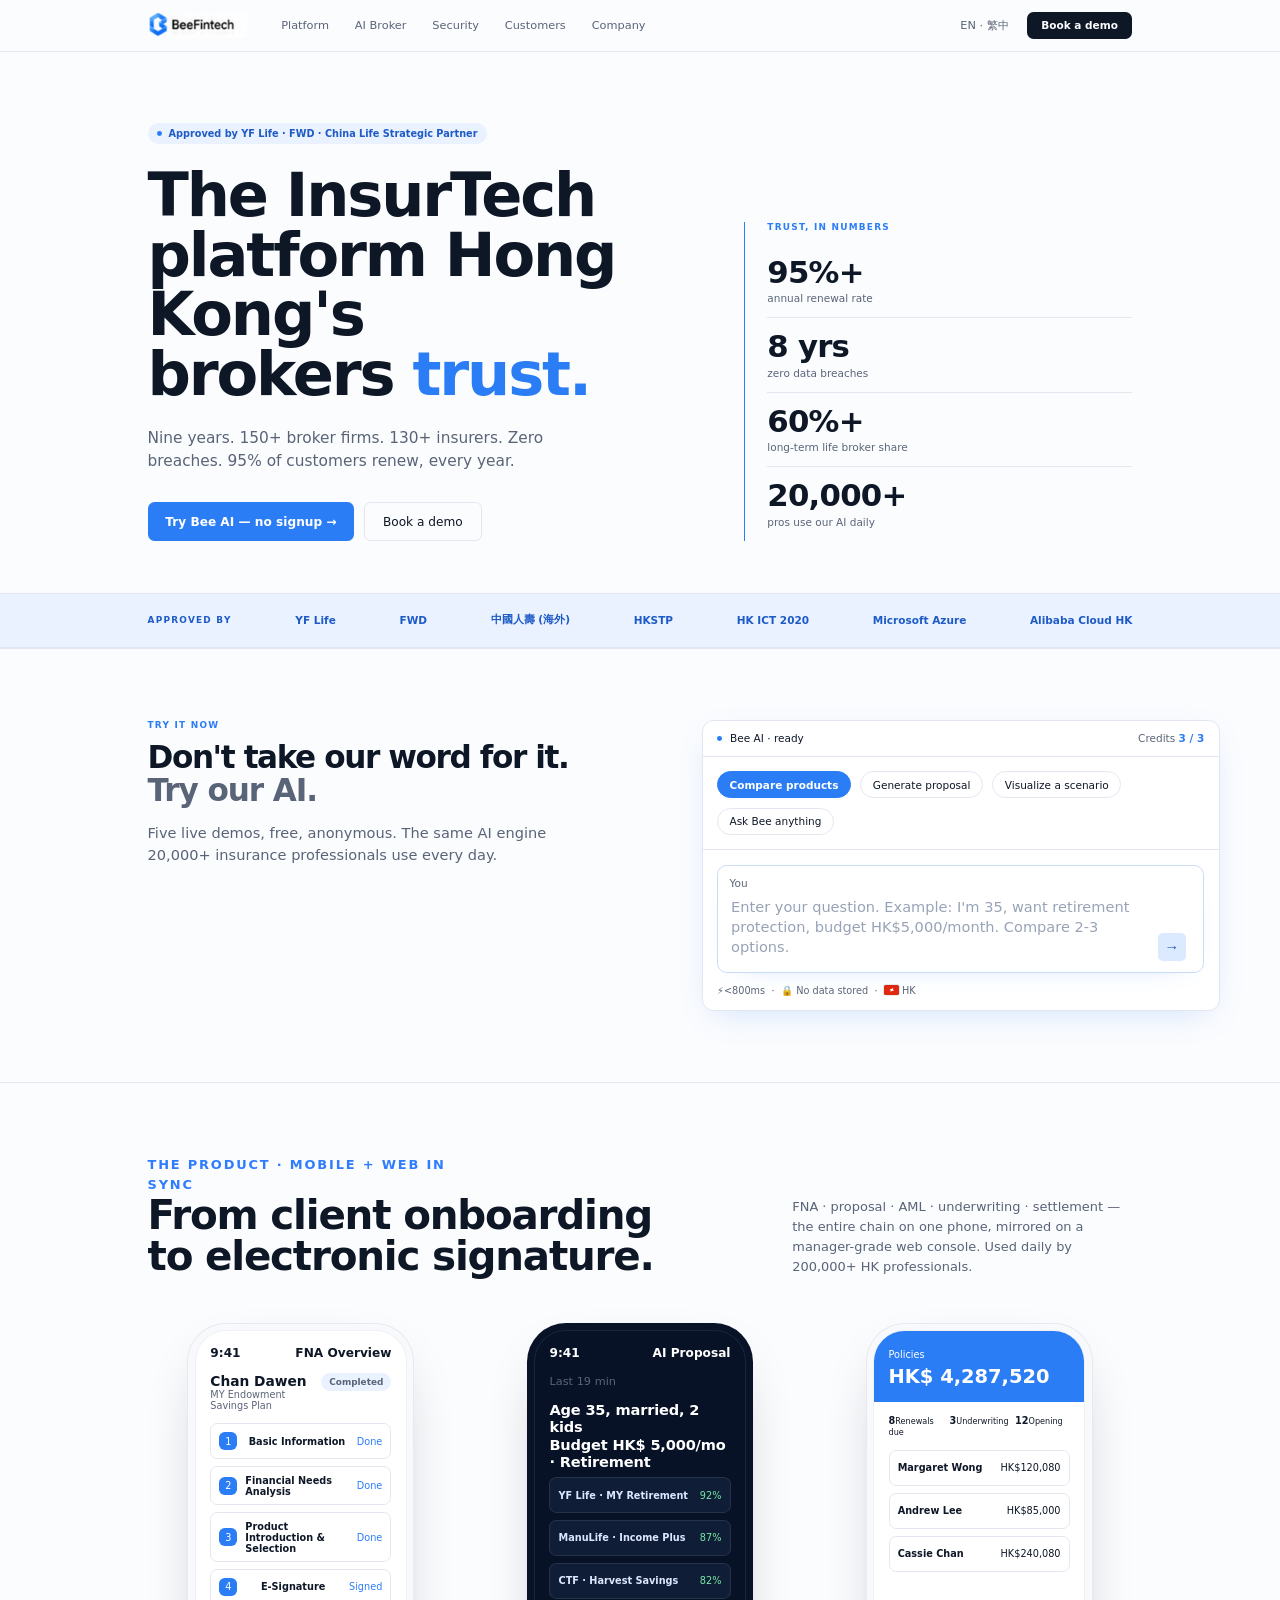
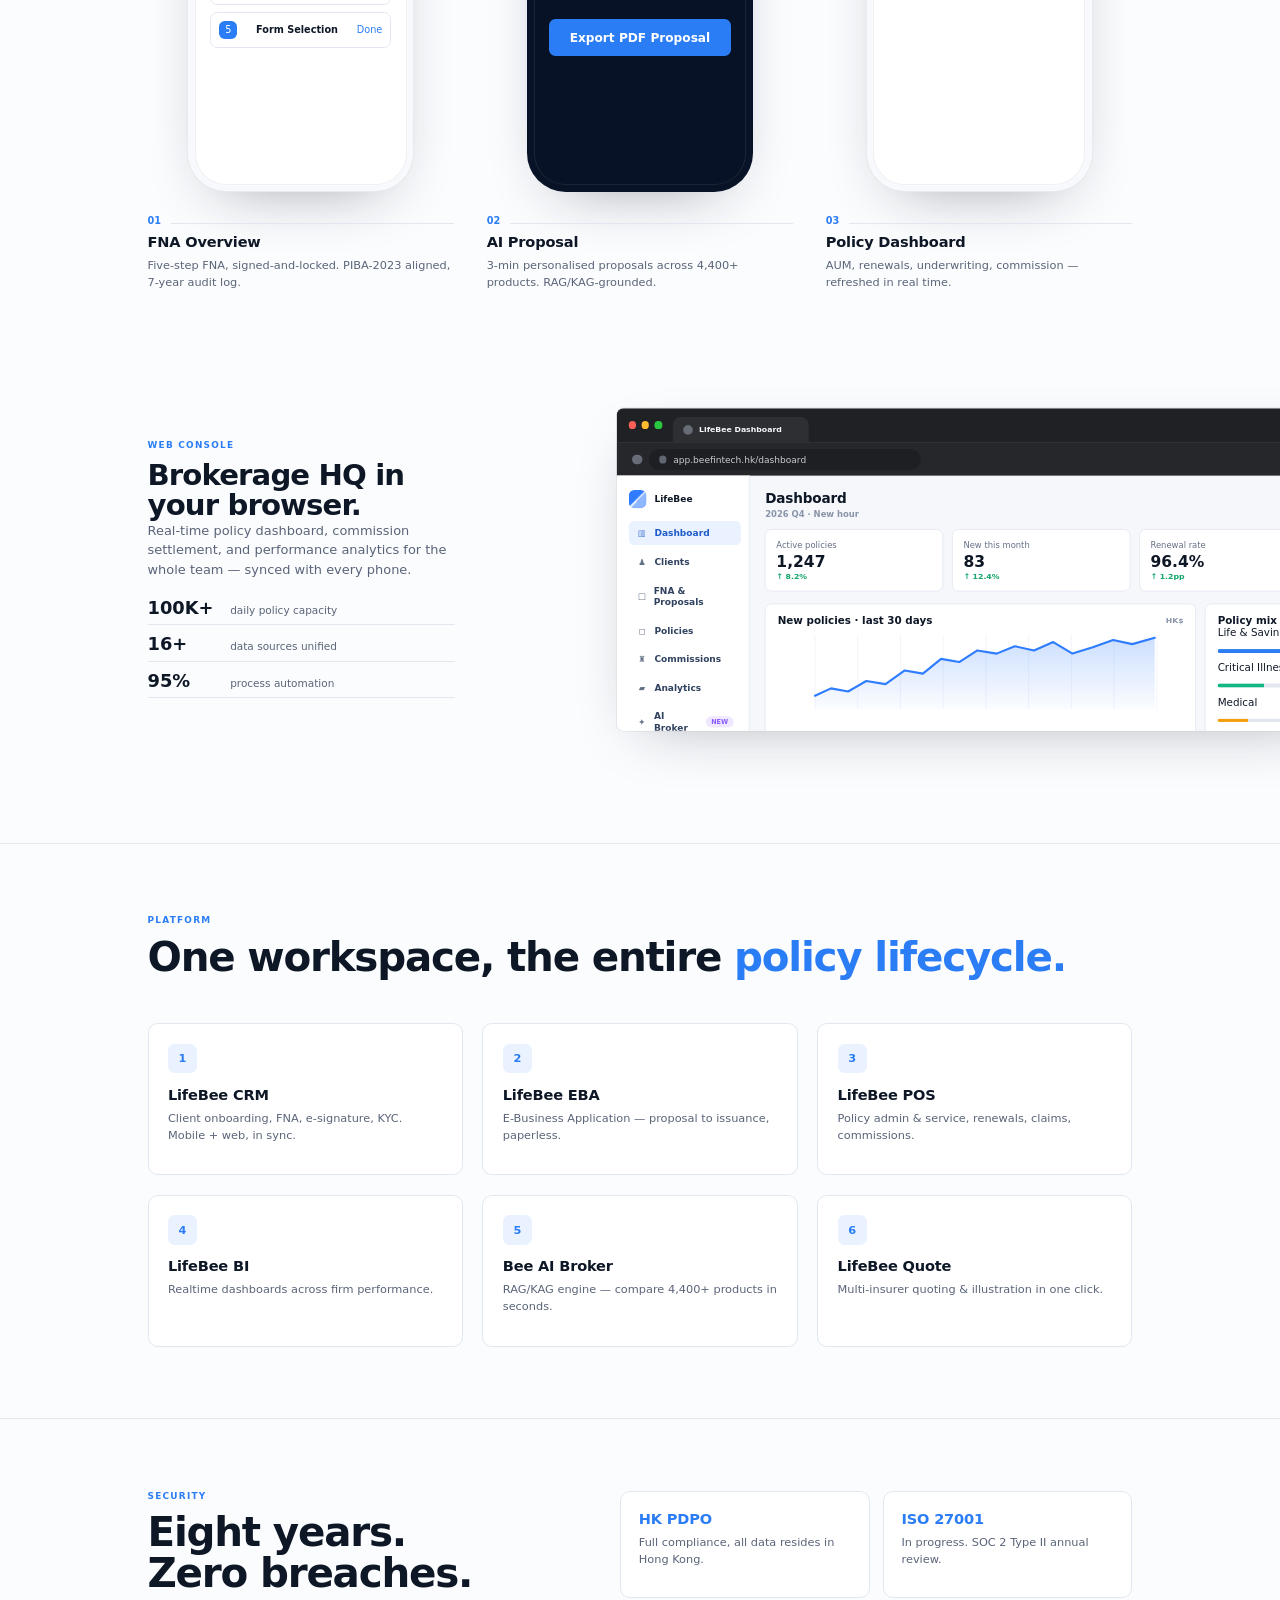
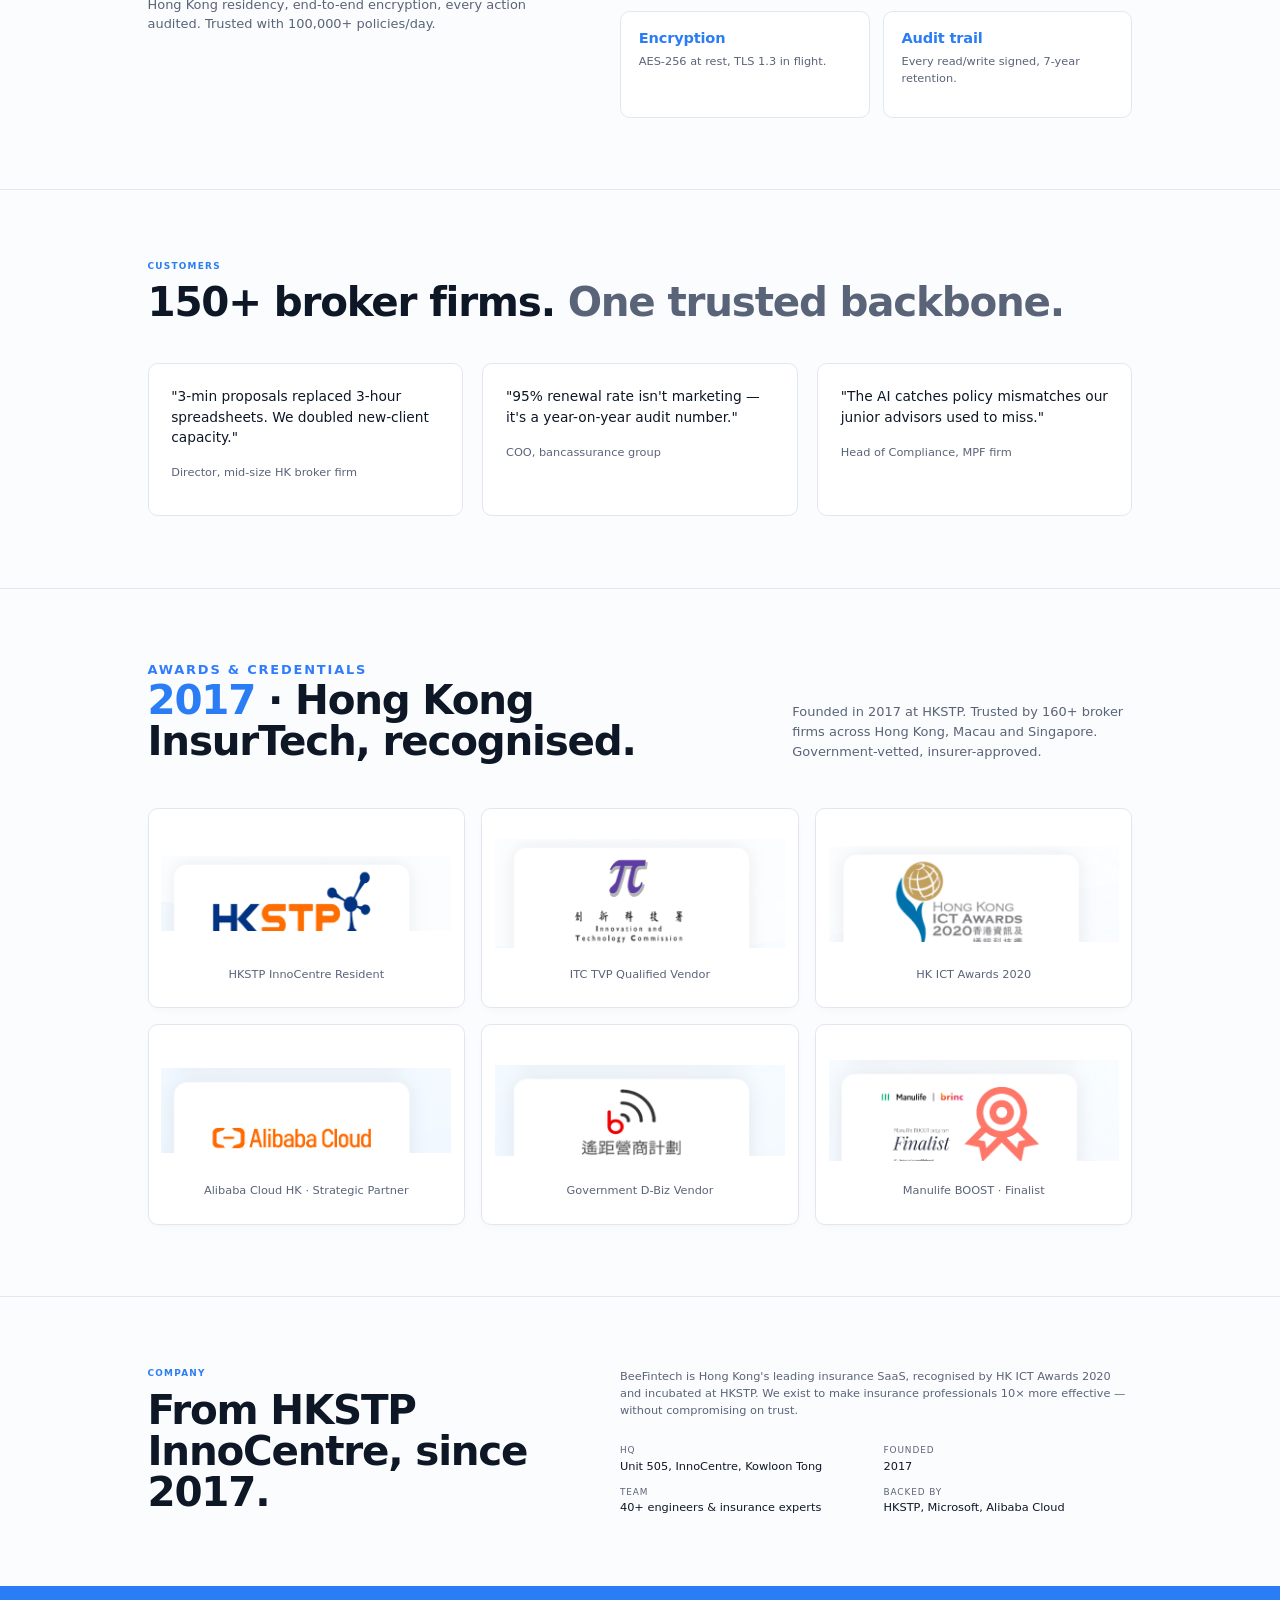
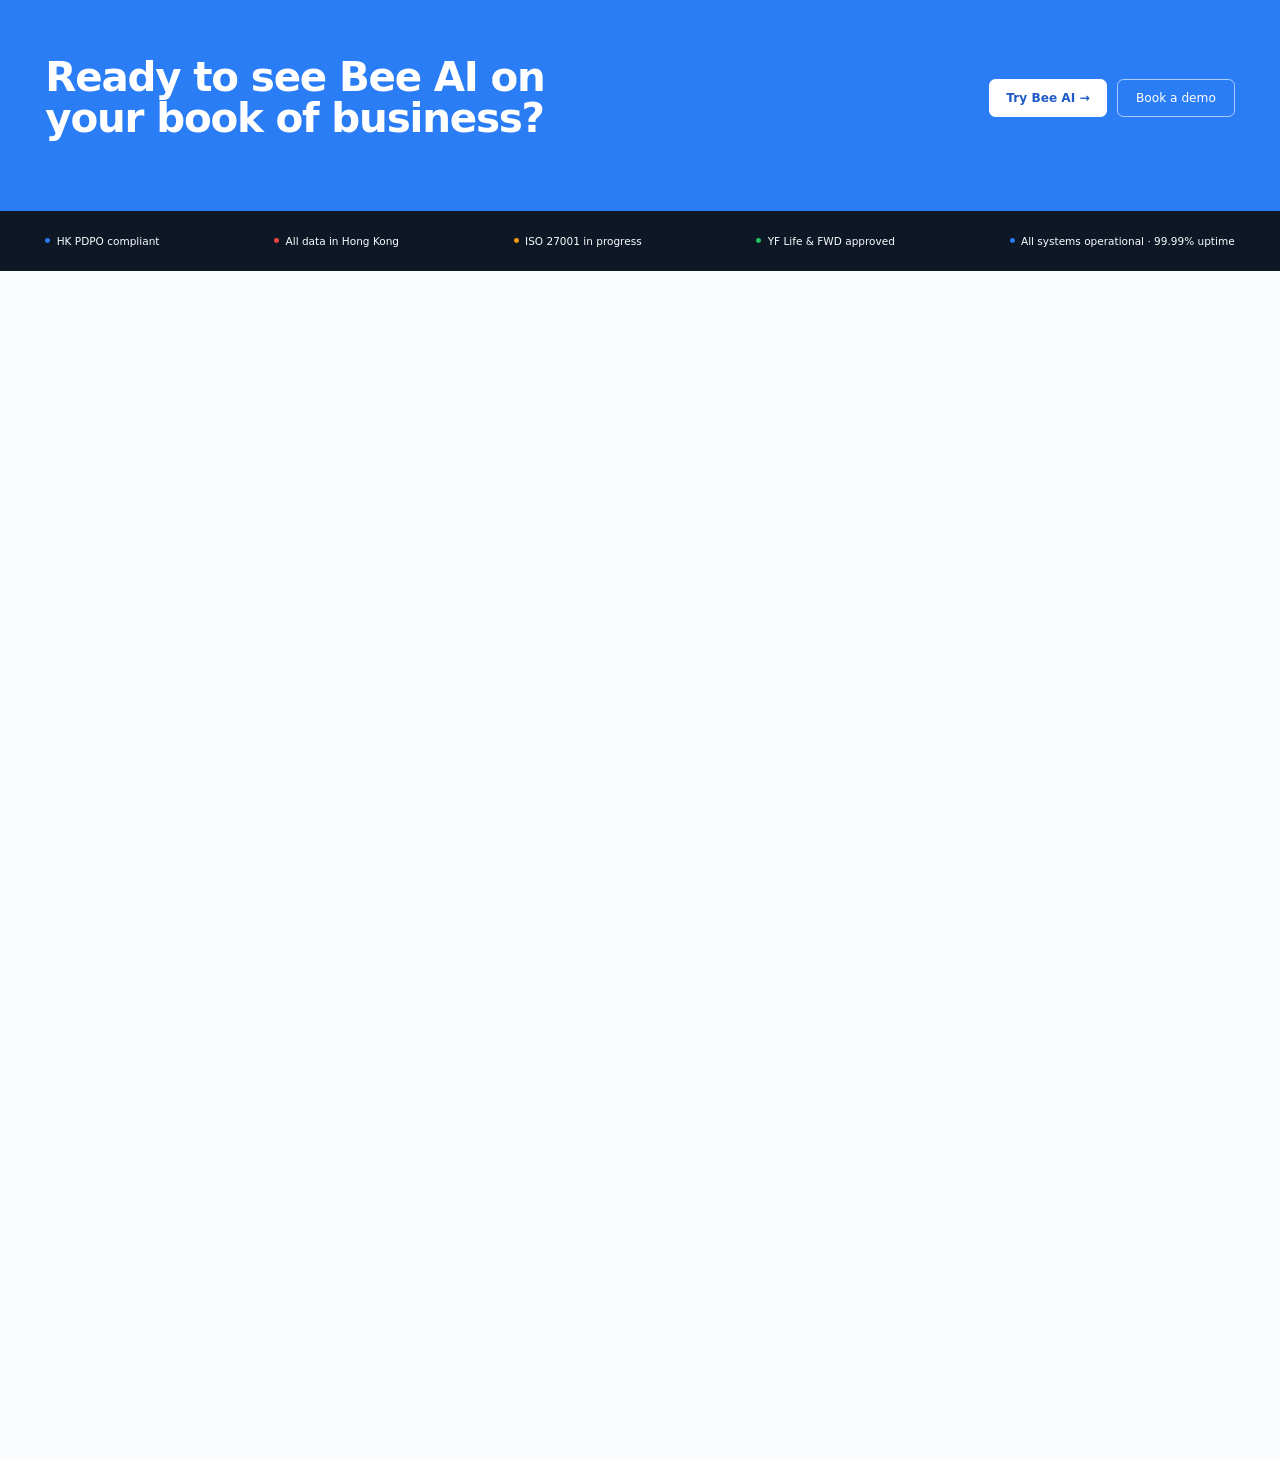
==== index.html @ 1fe71240 "Initial website build" ====
﻿<!doctype html>
<html lang="en">
<head>
  <meta charset="utf-8" />
  <meta name="viewport" content="width=device-width, initial-scale=1" />
  <title>Concept D - Bluechip Editorial</title>
  <style>
    :root {
      --paper: #fbfcfe;
      --surface: #ffffff;
      --ink: #0e1726;
      --muted: #5a6478;
      --line: #e2e7ef;
      --blue: #2b7df5;
      --blue-deep: #1e5bc6;
      --blue-soft: #eaf2ff;
      --shadow: 0 28px 90px -42px rgba(14, 23, 38, 0.36);
    }

    * { box-sizing: border-box; }

    html,
    body {
      margin: 0;
      min-height: 100%;
      background: var(--paper);
      color: var(--ink);
      font-family: Inter, ui-sans-serif, system-ui, -apple-system, BlinkMacSystemFont, "Segoe UI", sans-serif;
      overflow-x: hidden;
      zoom: 0.9;
      -webkit-font-smoothing: antialiased;
      text-rendering: optimizeLegibility;
    }

    a { color: inherit; text-decoration: none; }
    img { display: block; max-width: 100%; }

    .topnav {
      height: 64px;
      background: var(--paper);
      border-bottom: 1px solid var(--line);
    }

    .topnav-inner {
      width: min(100%, 1328px);
      height: 100%;
      margin: 0 auto;
      padding: 0 56px;
      display: flex;
      align-items: center;
      justify-content: space-between;
      gap: 32px;
    }

    .nav-left,
    .nav-right,
    .nav-links {
      display: flex;
      align-items: center;
    }

    .nav-left { gap: 42px; }
    .nav-links { gap: 32px; }
    .nav-right { gap: 18px; }

    .logo { width: 123px; height: 30px; object-fit: contain; }

    .nav-links a,
    .language {
      color: var(--muted);
      font-size: 14px;
      white-space: nowrap;
    }

    .language-switcher {
      position: relative;
      color: var(--muted);
      font-size: 14px;
      white-space: nowrap;
    }

    .language-toggle {
      appearance: none;
      border: 0;
      background: transparent;
      color: inherit;
      font: inherit;
      cursor: pointer;
      padding: 10px 4px;
    }

    .language-menu {
      position: absolute;
      top: calc(100% + 10px);
      right: 0;
      min-width: 150px;
      padding: 8px;
      border: 1px solid var(--line);
      border-radius: 10px;
      background: #fff;
      box-shadow: 0 18px 50px -28px rgba(14, 23, 38, 0.4);
      opacity: 0;
      pointer-events: none;
      transform: translateY(-4px);
      transition: opacity 0.16s ease, transform 0.16s ease;
      z-index: 20;
    }

    .language-switcher.open .language-menu {
      opacity: 1;
      pointer-events: auto;
      transform: translateY(0);
    }

    .language-option {
      width: 100%;
      display: flex;
      justify-content: space-between;
      align-items: center;
      gap: 12px;
      padding: 9px 10px;
      border: 0;
      border-radius: 7px;
      background: transparent;
      color: var(--ink);
      font: inherit;
      text-align: left;
      cursor: pointer;
    }

    .language-option:hover,
    .language-option.active {
      background: var(--blue-soft);
      color: var(--blue-deep);
      font-weight: 700;
    }

    .demo-btn,
    .btn {
      display: inline-flex;
      align-items: center;
      justify-content: center;
      border-radius: 8px;
      white-space: nowrap;
      font-weight: 650;
    }

    .demo-btn {
      height: 34px;
      padding: 0 18px;
      background: var(--ink);
      color: var(--paper);
      font-size: 13px;
    }

    .section {
      padding: 88px 0;
      border-top: 1px solid var(--line);
      background: var(--paper);
    }

    .inner {
      width: min(100%, 1328px);
      margin: 0 auto;
      padding: 0 56px;
    }

    .hero {
      padding: 88px 0 64px;
    }

    .hero-inner {
      width: min(100%, 1328px);
      margin: 0 auto;
      padding: 0 56px;
      display: grid;
      grid-template-columns: minmax(0, 1.4fr) minmax(330px, 1fr);
      gap: 64px;
      align-items: end;
    }

    .trust-pill {
      display: inline-flex;
      align-items: center;
      gap: 8px;
      padding: 6px 12px;
      margin-bottom: 28px;
      border-radius: 999px;
      background: var(--blue-soft);
      color: var(--blue-deep);
      font-size: 12px;
      font-weight: 650;
    }

    .trust-pill::before,
    .status-dot,
    .footer-dot {
      content: "";
      width: 6px;
      height: 6px;
      border-radius: 50%;
      background: var(--blue);
      flex: 0 0 auto;
    }

    h1,
    h2,
    h3,
    p { margin-top: 0; }

    h1 {
      max-width: 760px;
      margin-bottom: 0;
      font-size: clamp(64px, 5.85vw, 84px);
      line-height: 0.98;
      letter-spacing: -0.035em;
      font-weight: 650;
    }

    h2 {
      margin-bottom: 0;
      font-size: clamp(40px, 3.9vw, 56px);
      line-height: 1.02;
      letter-spacing: -0.03em;
      font-weight: 650;
    }

    h3 {
      margin-bottom: 8px;
      font-size: 18px;
      line-height: 1.2;
      letter-spacing: -0.012em;
    }

    .blue { color: var(--blue); }
    .muted { color: var(--muted); }

    .lead,
    .hero-copy {
      color: var(--muted);
      line-height: 1.5;
    }

    .hero-copy {
      max-width: 560px;
      margin: 28px 0 0;
      font-size: 19px;
    }

    .actions {
      display: flex;
      gap: 12px;
      margin-top: 36px;
      flex-wrap: wrap;
    }

    .btn {
      min-height: 46px;
      padding: 14px 22px;
      font-size: 15px;
    }

    .btn-primary { background: var(--blue); color: #fff; }
    .btn-secondary { border: 1px solid var(--line); color: var(--ink); background: transparent; font-weight: 500; }

    .stats-rail {
      padding-left: 28px;
      border-left: 2px solid var(--blue);
    }

    .eyebrow {
      margin: 0 0 14px;
      color: var(--blue);
      font-size: 11px;
      font-weight: 800;
      letter-spacing: 0.14em;
      text-transform: uppercase;
    }

    .product-eyebrow {
      color: #2f7cff !important;
    }

    .awards-eyebrow {
      color: #2f7cff !important;
    }

    .stat-row {
      padding: 16px 0;
      border-bottom: 1px solid var(--line);
    }

    .stat-row:last-child { border-bottom: 0; }

    .stat-number {
      font-size: 38px;
      line-height: 1;
      letter-spacing: -0.025em;
      font-weight: 800;
    }

    .stat-label {
      margin-top: 6px;
      color: var(--muted);
      font-size: 13px;
    }

    .approval-strip {
      background: var(--blue-soft);
      border-top: 1px solid var(--line);
      border-bottom: 1px solid var(--line);
    }

    .approval-inner {
      width: min(100%, 1328px);
      margin: 0 auto;
      padding: 24px 56px;
      display: flex;
      align-items: center;
      justify-content: space-between;
      gap: 24px;
      color: var(--blue-deep);
      font-size: 13px;
      font-weight: 650;
      white-space: nowrap;
      overflow: hidden;
    }

    .approval-inner span:first-child {
      font-size: 11px;
      letter-spacing: 0.14em;
      text-transform: uppercase;
      font-weight: 800;
    }

    .ai-demo {
      display: grid;
      grid-template-columns: minmax(620px, 1fr) minmax(640px, 1.18fr);
      gap: 64px;
      align-items: start;
    }

    .ai-copy h2 {
      max-width: 760px;
      font-size: clamp(28px, 3vw, 44px);
      line-height: 1.04;
      letter-spacing: -0.035em;
    }

    .ai-title-line {
      display: block;
      white-space: nowrap;
      letter-spacing: -0.045em;
    }

    .ai-copy .lead {
      max-width: 500px;
      margin-top: 20px;
      font-size: 18px;
    }

    .demo-card {
      width: 100%;
      justify-self: stretch;
      overflow: hidden;
      background: var(--surface);
      border: 1px solid var(--line);
      border-radius: 14px;
      box-shadow: 0 12px 40px -16px rgba(43, 125, 245, 0.25);
    }

    .demo-header,
    .demo-tabs {
      display: flex;
      align-items: center;
      justify-content: space-between;
      gap: 12px;
      padding: 14px 18px;
      border-bottom: 1px solid var(--line);
      font-size: 13px;
    }

    .demo-tabs {
      justify-content: flex-start;
      flex-wrap: wrap;
      padding: 18px;
    }

    .chip {
      padding: 8px 14px;
      border: 1px solid var(--line);
      border-radius: 999px;
      background: #fff;
      color: var(--ink);
      font-size: 13px;
      font: inherit;
      cursor: pointer;
    }

    .chip.active {
      background: var(--blue);
      color: #fff;
      border-color: var(--blue);
      font-weight: 700;
    }

    .demo-body { padding: 18px; }
    .demo-label { margin-bottom: 6px; color: var(--muted); font-size: 12px; }
    .chat-input-panel {
      display: grid;
      grid-template-columns: 1fr 42px;
      align-items: end;
      gap: 12px;
      margin-bottom: 14px;
      padding: 14px;
      border: 1px solid #c9dcf7;
      border-radius: 12px;
      background: #fff;
      box-shadow: 0 12px 36px -28px rgba(43, 125, 245, 0.42);
      transition: border-color 0.16s ease, box-shadow 0.16s ease;
    }

    .chat-input-panel:focus-within {
      border-color: #8dbaff;
      box-shadow: 0 0 0 3px rgba(43, 125, 245, 0.1), 0 14px 42px -30px rgba(43, 125, 245, 0.5);
    }

    .chat-input-wrap label {
      display: block;
      margin-bottom: 8px;
      color: var(--muted);
      font-size: 13px;
    }

    .chat-question {
      width: 100%;
      min-height: 34px;
      border: 0;
      outline: 0;
      resize: none;
      color: var(--ink);
      background: transparent;
      font: inherit;
      font-size: 18px;
      line-height: 1.35;
    }

    .chat-question::placeholder { color: #98a3b7; }

    .chat-submit {
      width: 34px;
      height: 34px;
      display: inline-flex;
      align-items: center;
      justify-content: center;
      border: 0;
      border-radius: 6px;
      background: #dbeafe;
      color: var(--blue-deep);
      cursor: pointer;
      font-size: 18px;
      font-weight: 900;
    }

    #chatAnswerLabel,
    #chatAnswer { display: none; }

    .demo-card.answered #chatAnswerLabel,
    .demo-card.answered #chatAnswer { display: block; }

    .result-panel {
      padding: 14px;
      background: var(--blue-soft);
      border: 1px solid var(--line);
      border-radius: 10px;
    }

    .product-cards {
      display: grid;
      grid-template-columns: repeat(3, 1fr);
      gap: 10px;
      font-size: 12px;
    }

    .demo-foot {
      display: flex;
      align-items: center;
      gap: 8px;
      margin: 14px 0 0;
      color: var(--muted);
      font-size: 12px;
    }

    .demo-foot span {
      display: inline-flex;
      align-items: center;
      gap: 4px;
    }

    .demo-foot span + span::before {
      content: "·";
      margin-right: 4px;
      color: var(--muted);
    }

    .hk-flag {
      width: 18px;
      height: 12px;
      display: inline-block;
      border-radius: 2px;
      background: #de2910;
      box-shadow: 0 0 0 1px rgba(14, 23, 38, 0.12);
      position: relative;
      overflow: hidden;
      flex: 0 0 auto;
    }

    .hk-flag::before {
      content: "✦";
      position: absolute;
      left: 50%;
      top: 50%;
      color: #fff;
      font-size: 9px;
      line-height: 1;
      transform: translate(-50%, -50%) rotate(18deg);
    }

    .mini-card {
      padding: 10px;
      background: var(--surface);
      border: 1px solid var(--line);
      border-radius: 8px;
    }

    .bar { height: 4px; margin: 7px 0 5px; background: var(--line); border-radius: 999px; }
    .bar span { display: block; height: 100%; background: var(--blue); border-radius: inherit; }

    .section-head {
      display: flex;
      align-items: end;
      justify-content: space-between;
      gap: 32px;
      margin-bottom: 56px;
    }

    .section-head p {
      max-width: 420px;
      margin: 0;
      color: var(--muted);
      font-size: 16px;
      line-height: 1.55;
    }

    .phone-grid {
      display: grid;
      grid-template-columns: repeat(3, 1fr);
      gap: 40px;
      margin-bottom: 80px;
    }

    .phone-cell { min-width: 0; }

    .iphone {
      width: min(100%, 280px);
      aspect-ratio: 280 / 580;
      margin: 0 auto 28px;
      padding: 9px;
      border-radius: 48px;
      background: #f7f9fc;
      box-shadow: 0 28px 80px -42px rgba(14, 23, 38, 0.48), inset 0 0 0 1px rgba(14, 23, 38, 0.08);
    }

    .iphone.dark {
      background: #091327;
    }

    .screen {
      height: 100%;
      overflow: hidden;
      border-radius: 39px;
      background: #fff;
      border: 1px solid rgba(14, 23, 38, 0.06);
      padding: 18px 18px 22px;
      font-size: 12px;
    }

    .iphone.dark .screen {
      background: #071226;
      color: #fff;
      border-color: rgba(255, 255, 255, 0.08);
    }

    .phone-status {
      display: flex;
      justify-content: space-between;
      align-items: center;
      margin-bottom: 16px;
      font-weight: 800;
      font-size: 15px;
    }

    .phone-title {
      display: flex;
      justify-content: space-between;
      gap: 12px;
      align-items: start;
      margin-bottom: 16px;
    }

    .phone-title strong { display: block; font-size: 17px; }
    .phone-title span { color: var(--muted); }

    .pill-blue {
      display: inline-flex;
      padding: 5px 10px;
      border-radius: 999px;
      background: var(--blue-soft);
      color: var(--blue-deep);
      font-weight: 800;
      font-size: 11px;
    }

    .list-row,
    .policy-row,
    .dark-row {
      display: flex;
      align-items: center;
      justify-content: space-between;
      gap: 10px;
      min-height: 44px;
      padding: 9px 10px;
      border: 1px solid var(--line);
      border-radius: 9px;
      margin-bottom: 9px;
      background: #fff;
    }

    .list-row b,
    .policy-row b,
    .dark-row b { font-size: 12px; }

    .list-icon {
      width: 22px;
      height: 22px;
      display: grid;
      place-items: center;
      border-radius: 7px;
      background: var(--blue);
      color: #fff;
      font-size: 12px;
      flex: 0 0 auto;
    }

    .dark-row {
      background: #0f1e36;
      border-color: rgba(255, 255, 255, 0.09);
      color: #dce7ff;
    }

    .dark-row span { color: #78e6a2; }

    .policy-head {
      margin: -18px -18px 16px;
      padding: 22px 18px 18px;
      color: #fff;
      background: var(--blue);
    }

    .policy-head .amount {
      display: block;
      margin-top: 6px;
      font-size: 24px;
      font-weight: 850;
    }

    .phone-caption-line {
      display: flex;
      align-items: baseline;
      gap: 12px;
      margin-bottom: 8px;
    }

    .phone-caption-line span:first-child {
      color: var(--blue);
      font-size: 12px;
      font-weight: 800;
    }

    .phone-caption-line span:last-child {
      flex: 1;
      height: 1px;
      background: var(--line);
    }

    .phone-cell p,
    .capability p,
    .security-card p,
    .quote-card p,
    .award-card p,
    .company-copy {
      color: var(--muted);
      font-size: 14px;
      line-height: 1.5;
    }

    .web-console {
      display: grid;
      grid-template-columns: 380px 1fr;
      gap: 48px;
      align-items: center;
    }

    .stats-list {
      display: grid;
      gap: 10px;
      margin-top: 22px;
    }

    .stats-list div {
      display: flex;
      align-items: baseline;
      gap: 12px;
      padding-bottom: 8px;
      border-bottom: 1px solid var(--line);
      color: var(--muted);
      font-size: 13px;
    }

    .stats-list strong {
      min-width: 90px;
      color: var(--ink);
      font-size: 22px;
    }

    .browser-shell {
      width: 1120px;
      max-width: none;
      height: 500px;
      margin-left: 150px;
      transform: scale(0.8);
      transform-origin: left center;
      overflow: hidden;
      border-radius: 12px;
      background: #f5f7fb;
      box-shadow: var(--shadow);
      border: 1px solid rgba(14, 23, 38, 0.1);
    }

    .browser-bar {
      height: 104px;
      display: flex;
      flex-direction: column;
      align-items: stretch;
      gap: 0;
      padding: 0;
      background: #202124;
      color: #e8eaed;
      font-size: 12px;
    }

    .browser-tabs,
    .browser-url {
      display: flex;
      align-items: center;
    }

    .browser-tabs {
      height: 52px;
      padding: 0 18px;
      gap: 14px;
    }

    .browser-tab {
      align-self: flex-end;
      display: flex;
      align-items: center;
      gap: 10px;
      width: 210px;
      height: 38px;
      padding: 0 16px;
      border-radius: 12px 12px 0 0;
      background: #2d2f33;
      color: #f4f7fb;
      font-weight: 650;
    }

    .browser-tab::before,
    .browser-url::before {
      content: "";
      width: 15px;
      height: 15px;
      border-radius: 50%;
      background: #676d76;
      flex: 0 0 auto;
    }

    .browser-url {
      height: 52px;
      gap: 10px;
      padding: 0 24px;
      background: #25272b;
      border-top: 1px solid rgba(255, 255, 255, 0.06);
      color: #c9cdd5;
      font-size: 14px;
    }

    .url-pill {
      display: flex;
      align-items: center;
      gap: 10px;
      width: 420px;
      height: 32px;
      padding: 0 16px;
      border-radius: 999px;
      background: #1d1f22;
    }

    .url-pill::before {
      content: "";
      width: 12px;
      height: 12px;
      border-radius: 50%;
      background: #60666f;
      flex: 0 0 auto;
    }

    .traffic {
      display: flex;
      gap: 8px;
      margin-right: 2px;
    }

    .traffic span {
      width: 12px;
      height: 12px;
      border-radius: 50%;
      background: #ff5f57;
    }

    .traffic span:nth-child(2) { background: #febc2e; }
    .traffic span:nth-child(3) { background: #28c840; }

    .dashboard {
      display: grid;
      grid-template-columns: 205px 1fr;
      height: calc(100% - 104px);
      background: #f5f7fb;
    }

    .sidebar {
      border-right: 1px solid var(--line);
      padding: 22px 12px 18px 18px;
      background: #fff;
      font-size: 14px;
      color: #314057;
    }

    .side-brand {
      display: flex;
      align-items: center;
      gap: 12px;
      margin-bottom: 20px;
      color: var(--ink);
      font-weight: 800;
    }

    .side-logo {
      width: 28px;
      height: 28px;
      border-radius: 9px;
      background:
        linear-gradient(135deg, #2f7cff 0 48%, transparent 48% 54%, #8fb7ff 54% 100%),
        #eaf2ff;
      box-shadow: inset 0 0 0 1px rgba(47, 124, 255, 0.18);
    }

    .side-item {
      display: flex;
      align-items: center;
      gap: 10px;
      padding: 10px 12px;
      border-radius: 8px;
      color: #30425f;
      margin-bottom: 7px;
      font-weight: 650;
    }

    .side-item.active {
      background: var(--blue-soft);
      color: var(--blue-deep);
      font-weight: 800;
    }

    .side-icon {
      width: 18px;
      text-align: center;
      font-size: 13px;
      opacity: 0.75;
    }

    .new-pill {
      margin-left: auto;
      padding: 2px 8px;
      border-radius: 999px;
      background: #f0e8ff;
      color: #8a5cff;
      font-size: 10px;
      font-weight: 800;
    }

    .dash-main {
      width: 900px;
      padding: 22px 24px;
      overflow: visible;
    }

    .dash-main h3 {
      margin: 0;
      font-size: 21px;
    }

    .dash-subtitle {
      margin-top: 4px;
      color: #8994a8;
      font-size: 13px;
      font-weight: 650;
    }

    .kpis {
      display: grid;
      grid-template-columns: repeat(3, 1fr);
      gap: 14px;
      margin: 16px 0 18px;
    }

    .kpi {
      padding: 16px;
      border: 1px solid var(--line);
      border-radius: 10px;
      background: #fff;
      color: #657086;
      font-size: 13px;
    }

    .kpi strong {
      display: block;
      margin-top: 4px;
      color: var(--ink);
      font-size: 24px;
    }

    .kpi span {
      display: block;
      margin-top: 2px;
      color: #12a66a;
      font-size: 12px;
      font-weight: 800;
    }

    .chart-card {
      display: grid;
      grid-template-columns: 665px 210px;
      gap: 14px;
    }

    .chart,
    .policy-mix {
      min-height: 190px;
      padding: 16px 18px;
      border: 1px solid var(--line);
      border-radius: 10px;
      background: #fff;
      overflow: hidden;
    }

    .chart-line {
      width: 100%;
      height: 130px;
      margin-top: 8px;
      display: block;
    }

    .chart-head {
      display: flex;
      justify-content: space-between;
      align-items: center;
      font-weight: 800;
    }

    .chart-currency {
      color: #8b95a8;
      font-size: 12px;
      font-weight: 650;
    }

    .mix-bar {
      height: 6px;
      margin: 7px 0 13px;
      background: var(--line);
      border-radius: 999px;
      overflow: hidden;
    }

    .mix-bar span {
      display: block;
      height: 100%;
      background: var(--blue);
    }

    .capability-grid,
    .quote-grid,
    .awards-grid {
      display: grid;
      grid-template-columns: repeat(3, 1fr);
      gap: 24px;
    }

    .capability-grid { margin-top: 56px; }
    .quote-grid { margin-top: 48px; }
    .awards-grid { margin-top: 48px; gap: 20px; }

    .card,
    .capability,
    .security-card,
    .quote-card,
    .award-card {
      background: var(--surface);
      border: 1px solid var(--line);
      border-radius: 12px;
    }

    .capability { padding: 24px; }

    .badge {
      display: grid;
      place-items: center;
      width: 36px;
      height: 36px;
      margin-bottom: 16px;
      border-radius: 8px;
      background: var(--blue-soft);
      color: var(--blue);
      font-weight: 800;
      font-size: 14px;
    }

    .split {
      display: grid;
      grid-template-columns: 1fr 1.2fr;
      gap: 56px;
      align-items: start;
    }

    .security-grid {
      display: grid;
      grid-template-columns: repeat(2, 1fr);
      gap: 16px;
    }

    .security-card { padding: 22px; }
    .security-card h3 { color: var(--blue); }

    .quote-card {
      padding: 28px;
      min-height: 160px;
    }

    .quote-card blockquote {
      margin: 0 0 20px;
      font-size: 17px;
      line-height: 1.5;
    }

    .award-card {
      padding: 16px;
      text-align: center;
      box-shadow: 0 4px 16px -8px rgba(11, 22, 40, 0.08);
    }

    .award-card img {
      width: 100%;
      height: 178px;
      object-fit: contain;
    }

    .company-facts {
      display: grid;
      grid-template-columns: repeat(2, 1fr);
      gap: 18px;
      margin-top: 32px;
      font-size: 14px;
    }

    .fact-label {
      margin-bottom: 4px;
      color: var(--muted);
      font-size: 11px;
      letter-spacing: 0.1em;
      text-transform: uppercase;
    }

    .cta {
      display: flex;
      align-items: center;
      justify-content: space-between;
      gap: 32px;
      padding: 88px 56px;
      background: var(--blue);
      color: #fff;
    }

    .cta h2 { max-width: 720px; }
    .cta .btn-primary { background: #fff; color: var(--blue-deep); }
    .cta .btn-secondary { color: #fff; border-color: rgba(255, 255, 255, 0.6); }

    .footer {
      display: flex;
      justify-content: space-between;
      gap: 16px;
      flex-wrap: wrap;
      padding: 30px 56px;
      background: var(--ink);
      color: var(--paper);
      font-size: 13px;
    }

    .footer span {
      display: inline-flex;
      align-items: center;
      gap: 8px;
    }

    .modal-backdrop {
      position: fixed;
      inset: 0;
      display: none;
      align-items: center;
      justify-content: center;
      padding: 32px;
      background: rgba(14, 23, 38, 0.48);
      z-index: 100;
    }

    .modal-backdrop.open { display: flex; }

    .demo-modal {
      width: min(100%, 760px);
      max-height: calc(100vh - 64px);
      overflow: auto;
      border-radius: 14px;
      background: #f8fbff;
      border: 1px solid #cfe0fb;
      box-shadow: 0 32px 90px -36px rgba(14, 23, 38, 0.55);
    }

    .modal-head {
      display: flex;
      align-items: center;
      justify-content: space-between;
      gap: 24px;
      padding: 24px 28px 0;
    }

    .modal-head h3 {
      margin: 0;
      font-size: 28px;
    }

    .modal-close {
      width: 34px;
      height: 34px;
      border: 1px solid var(--line);
      border-radius: 999px;
      background: #fff;
      color: var(--muted);
      cursor: pointer;
      font-size: 22px;
      line-height: 1;
    }

    .demo-form {
      display: grid;
      grid-template-columns: repeat(2, 1fr);
      gap: 18px 22px;
      padding: 28px;
    }

    .form-field {
      display: flex;
      flex-direction: column;
      gap: 9px;
      color: #1e2b44;
      font-weight: 750;
      font-size: 15px;
    }

    .form-field.full { grid-column: 1 / -1; }
    .field-label { display: inline-flex; gap: 4px; align-items: baseline; }
    .required { color: #ef4444; }

    .form-field input,
    .form-field select,
    .form-field textarea {
      width: 100%;
      border: 1px solid #c9dcf7;
      border-radius: 8px;
      background: #fff;
      color: var(--ink);
      font: inherit;
      font-weight: 500;
      outline: none;
      padding: 0 16px;
    }

    .form-field input,
    .form-field select { height: 54px; }

    .form-field textarea {
      min-height: 104px;
      padding-top: 14px;
      resize: vertical;
    }

    .form-field input:focus,
    .form-field select:focus,
    .form-field textarea:focus {
      border-color: var(--blue);
      box-shadow: 0 0 0 3px rgba(43, 125, 245, 0.12);
    }

    .submit-demo {
      grid-column: 1 / -1;
      height: 56px;
      border: 0;
      border-radius: 8px;
      background: #1476ff;
      color: #fff;
      font-size: 18px;
      font-weight: 800;
      cursor: pointer;
    }

    .demo-success {
      display: none;
      padding: 56px 40px 60px;
      text-align: center;
    }

    .demo-success.visible { display: block; }
    .demo-form.hidden { display: none; }

    .success-icon {
      width: 54px;
      height: 54px;
      display: inline-flex;
      align-items: center;
      justify-content: center;
      margin-bottom: 18px;
      border-radius: 50%;
      background: var(--blue);
      color: #fff;
      font-size: 28px;
      font-weight: 800;
    }

    .demo-success p {
      margin: 0 auto;
      max-width: 520px;
      color: var(--ink);
      font-size: 22px;
      font-weight: 800;
      line-height: 1.45;
    }

    @media (max-width: 760px) {
      .demo-form { grid-template-columns: 1fr; }
      .modal-backdrop { padding: 18px; }
    }

    @media (max-width: 920px) {
      .topnav { padding: 0 24px; }
      .topnav { padding: 0; }
      .topnav-inner { padding: 0 24px; }
      .nav-links { display: none; }
      .section,
      .hero,
      .cta { padding: 64px 0; }
      .inner,
      .hero-inner { padding: 0 24px; }
      .hero,
      .ai-demo,
      .web-console,
      .split,
      .section-head,
      .cta {
        grid-template-columns: 1fr;
        display: grid;
      }
      .phone-grid,
      .capability-grid,
      .quote-grid,
      .awards-grid,
      .security-grid,
      .company-facts,
      .product-cards { grid-template-columns: 1fr; }
      .browser-shell { width: 100%; }
      .approval-inner { padding: 18px 24px; flex-wrap: wrap; overflow: hidden; }
      h1 { font-size: 52px; }
      .ai-copy h2 { font-size: clamp(24px, 5.2vw, 42px); }
    }
  </style>
</head>
<body>
  <header class="topnav">
    <div class="topnav-inner">
      <div class="nav-left">
        <img class="logo" src="assets/beefintech-logo@4x.png" alt="BeeFintech" />
        <nav class="nav-links" aria-label="Primary navigation">
          <a href="#platform">Platform</a>
          <a href="#ai-broker">AI Broker</a>
          <a href="#security">Security</a>
          <a href="#customers">Customers</a>
          <a href="#company">Company</a>
        </nav>
      </div>
      <div class="nav-right">
        <div class="language-switcher" id="languageSwitcher">
          <button class="language-toggle" type="button" aria-haspopup="true" aria-expanded="false">EN · 繁中</button>
          <div class="language-menu" role="menu" aria-label="Language selector">
            <button class="language-option" type="button" data-lang-choice="en" role="menuitem">English</button>
            <button class="language-option" type="button" data-lang-choice="zh-Hans" role="menuitem">简体中文</button>
            <button class="language-option" type="button" data-lang-choice="zh-Hant" role="menuitem">繁體中文</button>
          </div>
        </div>
        <a class="demo-btn" href="#book-demo">Book a demo</a>
      </div>
    </div>
  </header>

  <section class="hero">
    <div class="hero-inner">
      <div>
        <div class="trust-pill">Approved by YF Life · FWD · China Life Strategic Partner</div>
        <h1>The InsurTech<br>platform Hong Kong's<br>brokers <span class="blue">trust.</span></h1>
        <p class="hero-copy">Nine years. 150+ broker firms. 130+ insurers. Zero breaches. 95% of customers renew, every year.</p>
        <div class="actions">
          <a class="btn btn-primary" href="#ai-broker">Try Bee AI — no signup →</a>
          <a class="btn btn-secondary" href="#book-demo">Book a demo</a>
        </div>
      </div>
      <aside class="stats-rail">
        <p class="eyebrow">Trust, in numbers</p>
        <div class="stat-row"><div class="stat-number">95%+</div><div class="stat-label">annual renewal rate</div></div>
        <div class="stat-row"><div class="stat-number">8 yrs</div><div class="stat-label">zero data breaches</div></div>
        <div class="stat-row"><div class="stat-number">60%+</div><div class="stat-label">long-term life broker share</div></div>
        <div class="stat-row"><div class="stat-number">20,000+</div><div class="stat-label">pros use our AI daily</div></div>
      </aside>
    </div>
  </section>

  <div class="approval-strip">
    <div class="approval-inner">
      <span>Approved by</span><span>YF Life</span><span>FWD</span><span>中國人壽 (海外)</span><span>HKSTP</span><span>HK ICT 2020</span><span>Microsoft Azure</span><span>Alibaba Cloud HK</span>
    </div>
  </div>

  <section class="section" id="ai-broker">
    <div class="inner ai-demo">
      <div class="ai-copy">
        <p class="eyebrow">Try it now</p>
        <h2><span class="ai-title-line">Don't&nbsp;take&nbsp;our&nbsp;word&nbsp;for&nbsp;it.</span><span class="muted">Try our AI.</span></h2>
        <p class="lead">Five live demos, free, anonymous. The same AI engine 20,000+ insurance professionals use every day.</p>
      </div>
      <div class="demo-card">
        <div class="demo-header">
          <div style="display:flex;align-items:center;gap:10px"><span class="status-dot"></span><span>Bee AI · ready</span></div>
          <span class="muted"><span>Credits</span> <strong class="blue" id="chatCredits">3 / 3</strong></span>
        </div>
        <div class="demo-tabs">
          <button class="chip active" type="button">Compare products</button><button class="chip" type="button">Generate proposal</button><button class="chip" type="button">Visualize a scenario</button><button class="chip" type="button">Ask Bee anything</button>
        </div>
        <div class="demo-body">
          <form class="chat-input-panel" id="chatForm">
            <div class="chat-input-wrap">
              <label for="chatQuestion">You</label>
              <textarea class="chat-question" id="chatQuestion" rows="1" placeholder="Enter your question. Example: I'm 35, want retirement protection, budget HK$5,000/month. Compare 2-3 options."></textarea>
            </div>
            <button class="chat-submit" type="submit" aria-label="Submit question">→</button>
          </form>
          <div class="demo-label blue" id="chatAnswerLabel"><strong>Bee AI · 642ms</strong></div>
          <div class="result-panel" id="chatAnswer">
            <div class="product-cards">
              <div class="mini-card"><strong>ManuRetire 5</strong><div class="muted">HK$4800/mo</div><div class="bar"><span style="width:78%"></span></div><div class="muted">fit score</div></div>
              <div class="mini-card"><strong>AIA Pro Annuity</strong><div class="muted">HK$5200/mo</div><div class="bar"><span style="width:86%"></span></div><div class="muted">fit score</div></div>
              <div class="mini-card"><strong>FWD Easy Save</strong><div class="muted">HK$4400/mo</div><div class="bar"><span style="width:64%"></span></div><div class="muted">fit score</div></div>
            </div>
          </div>
          <div class="demo-foot">
            <span>⚡&lt;800ms</span>
            <span>🔒 No data stored</span>
            <span><i class="hk-flag" aria-hidden="true"></i> HK</span>
          </div>
        </div>
      </div>
    </div>
  </section>

  <section class="section">
    <div class="inner">
      <div class="section-head">
        <div>
          <p class="eyebrow product-eyebrow">The product · Mobile + Web in sync</p>
          <h2>From client onboarding<br>to electronic signature.</h2>
        </div>
        <p>FNA · proposal · AML · underwriting · settlement — the entire chain on one phone, mirrored on a manager-grade web console. Used daily by 200,000+ HK professionals.</p>
      </div>

      <div class="phone-grid">
        <article class="phone-cell">
          <div class="iphone">
            <div class="screen">
              <div class="phone-status"><span>9:41</span><span>FNA Overview</span></div>
              <div class="phone-title"><div><strong>Chan Dawen</strong><span>MY Endowment Savings Plan</span></div><span class="pill-blue">Completed</span></div>
              <div class="list-row"><span class="list-icon">1</span><b>Basic Information</b><span class="blue">Done</span></div>
              <div class="list-row"><span class="list-icon">2</span><b>Financial Needs Analysis</b><span class="blue">Done</span></div>
              <div class="list-row"><span class="list-icon">3</span><b>Product Introduction & Selection</b><span class="blue">Done</span></div>
              <div class="list-row"><span class="list-icon">4</span><b>E-Signature</b><span class="blue">Signed</span></div>
              <div class="list-row"><span class="list-icon">5</span><b>Form Selection</b><span class="blue">Done</span></div>
            </div>
          </div>
          <div class="phone-caption-line"><span>01</span><span></span></div>
          <h3>FNA Overview</h3>
          <p>Five-step FNA, signed-and-locked. PIBA-2023 aligned, 7-year audit log.</p>
        </article>
        <article class="phone-cell">
          <div class="iphone dark">
            <div class="screen">
              <div class="phone-status"><span>9:41</span><span>AI Proposal</span></div>
              <p class="muted">Last 19 min</p>
              <h3>Age 35, married, 2 kids<br>Budget HK$ 5,000/mo · Retirement</h3>
              <div class="dark-row"><b>YF Life · MY Retirement</b><span>92%</span></div>
              <div class="dark-row"><b>ManuLife · Income Plus</b><span>87%</span></div>
              <div class="dark-row"><b>CTF · Harvest Savings</b><span>82%</span></div>
              <div class="btn btn-primary" style="width:100%;margin-top:16px">Export PDF Proposal</div>
            </div>
          </div>
          <div class="phone-caption-line"><span>02</span><span></span></div>
          <h3>AI Proposal</h3>
          <p>3-min personalised proposals across 4,400+ products. RAG/KAG-grounded.</p>
        </article>
        <article class="phone-cell">
          <div class="iphone">
            <div class="screen">
              <div class="policy-head"><span>Policies</span><span class="amount">HK$ 4,287,520</span></div>
              <div class="kpis" style="grid-template-columns:repeat(3,1fr);gap:8px;margin:0 0 16px"><div><strong>8</strong><small>Renewals due</small></div><div><strong>3</strong><small>Underwriting</small></div><div><strong>12</strong><small>Opening</small></div></div>
              <div class="policy-row"><b>Margaret Wong</b><span>HK$120,080</span></div>
              <div class="policy-row"><b>Andrew Lee</b><span>HK$85,000</span></div>
              <div class="policy-row"><b>Cassie Chan</b><span>HK$240,080</span></div>
            </div>
          </div>
          <div class="phone-caption-line"><span>03</span><span></span></div>
          <h3>Policy Dashboard</h3>
          <p>AUM, renewals, underwriting, commission — refreshed in real time.</p>
        </article>
      </div>

      <div class="web-console">
        <div>
          <p class="eyebrow">Web Console</p>
          <h2 style="font-size:36px">Brokerage HQ in your browser.</h2>
          <p class="lead">Real-time policy dashboard, commission settlement, and performance analytics for the whole team — synced with every phone.</p>
          <div class="stats-list"><div><strong>100K+</strong>daily policy capacity</div><div><strong>16+</strong>data sources unified</div><div><strong>95%</strong>process automation</div></div>
        </div>
        <div class="browser-shell">
          <div class="browser-bar">
            <div class="browser-tabs"><div class="traffic"><span></span><span></span><span></span></div><div class="browser-tab">LifeBee Dashboard</div></div>
            <div class="browser-url"><div class="url-pill">app.beefintech.hk/dashboard</div></div>
          </div>
          <div class="dashboard">
            <aside class="sidebar"><div class="side-brand"><span class="side-logo"></span><strong>LifeBee</strong></div><div class="side-item active"><span class="side-icon">▥</span>Dashboard</div><div class="side-item"><span class="side-icon">♟</span>Clients</div><div class="side-item"><span class="side-icon">□</span>FNA & Proposals</div><div class="side-item"><span class="side-icon">◻</span>Policies</div><div class="side-item"><span class="side-icon">♜</span>Commissions</div><div class="side-item"><span class="side-icon">▰</span>Analytics</div><div class="side-item"><span class="side-icon">✦</span>AI Broker<span class="new-pill">NEW</span></div></aside>
            <main class="dash-main"><h3>Dashboard</h3><div class="dash-subtitle">2026 Q4 · New hour</div><div class="kpis"><div class="kpi">Active policies<strong>1,247</strong><span>↑ 8.2%</span></div><div class="kpi">New this month<strong>83</strong><span>↑ 12.4%</span></div><div class="kpi">Renewal rate<strong>96.4%</strong><span>↑ 1.2pp</span></div></div><div class="chart-card"><div class="chart"><div class="chart-head"><strong>New policies · last 30 days</strong><span class="chart-currency">HK$</span></div><svg class="chart-line" viewBox="0 0 760 160" preserveAspectRatio="none" aria-hidden="true"><defs><linearGradient id="dashArea" x1="0" x2="0" y1="0" y2="1"><stop offset="0" stop-color="#2f7cff" stop-opacity=".24"/><stop offset="1" stop-color="#2f7cff" stop-opacity=".02"/></linearGradient></defs><g stroke="#e8edf5" stroke-width="1"><path d="M70 6V148M150 6V148M230 6V148M310 6V148M390 6V148M470 6V148M550 6V148M630 6V148M710 6V148"/></g><path d="M70 122L100 108L132 114L166 94L202 100L238 74L272 80L306 52L340 58L374 36L410 42L444 28L480 36L516 20L552 42L590 30L628 16L664 24L706 12L706 148L70 148Z" fill="url(#dashArea)"/><path d="M70 122L100 108L132 114L166 94L202 100L238 74L272 80L306 52L340 58L374 36L410 42L444 28L480 36L516 20L552 42L590 30L628 16L664 24L706 12" fill="none" stroke="#2f7cff" stroke-width="4" stroke-linecap="round" stroke-linejoin="round"/></svg></div><div class="policy-mix"><strong>Policy mix</strong><p>Life & Savings</p><div class="mix-bar"><span style="width:86%"></span></div><p>Critical Illness</p><div class="mix-bar"><span style="width:42%;background:#10b981"></span></div><p>Medical</p><div class="mix-bar"><span style="width:27%;background:#f59e0b"></span></div><p>Other</p><div class="mix-bar"><span style="width:18%;background:#94a3b8"></span></div></div></div></main>
          </div>
        </div>
      </div>
    </div>
  </section>

  <section class="section" id="platform">
    <div class="inner">
      <p class="eyebrow">Platform</p>
      <h2>One workspace, the entire <span class="blue">policy lifecycle.</span></h2>
      <div class="capability-grid">
        <article class="capability"><div class="badge">1</div><h3>LifeBee CRM</h3><p>Client onboarding, FNA, e-signature, KYC. Mobile + web, in sync.</p></article>
        <article class="capability"><div class="badge">2</div><h3>LifeBee EBA</h3><p>E-Business Application — proposal to issuance, paperless.</p></article>
        <article class="capability"><div class="badge">3</div><h3>LifeBee POS</h3><p>Policy admin & service, renewals, claims, commissions.</p></article>
        <article class="capability"><div class="badge">4</div><h3>LifeBee BI</h3><p>Realtime dashboards across firm performance.</p></article>
        <article class="capability"><div class="badge">5</div><h3>Bee AI Broker</h3><p>RAG/KAG engine — compare 4,400+ products in seconds.</p></article>
        <article class="capability"><div class="badge">6</div><h3>LifeBee Quote</h3><p>Multi-insurer quoting & illustration in one click.</p></article>
      </div>
    </div>
  </section>

  <section class="section" id="security">
    <div class="inner split">
      <div><p class="eyebrow">Security</p><h2>Eight years.<br>Zero breaches.</h2><p class="lead">Hong Kong residency, end-to-end encryption, every action audited. Trusted with 100,000+ policies/day.</p></div>
      <div class="security-grid">
        <article class="security-card"><h3>HK PDPO</h3><p>Full compliance, all data resides in Hong Kong.</p></article>
        <article class="security-card"><h3>ISO 27001</h3><p>In progress. SOC 2 Type II annual review.</p></article>
        <article class="security-card"><h3>Encryption</h3><p>AES-256 at rest, TLS 1.3 in flight.</p></article>
        <article class="security-card"><h3>Audit trail</h3><p>Every read/write signed, 7-year retention.</p></article>
      </div>
    </div>
  </section>

  <section class="section" id="customers">
    <div class="inner">
      <p class="eyebrow">Customers</p>
      <h2>150+ broker firms. <span class="muted">One trusted backbone.</span></h2>
      <div class="quote-grid">
        <article class="quote-card"><blockquote>"3-min proposals replaced 3-hour spreadsheets. We doubled new-client capacity."</blockquote><p>Director, mid-size HK broker firm</p></article>
        <article class="quote-card"><blockquote>"95% renewal rate isn't marketing — it's a year-on-year audit number."</blockquote><p>COO, bancassurance group</p></article>
        <article class="quote-card"><blockquote>"The AI catches policy mismatches our junior advisors used to miss."</blockquote><p>Head of Compliance, MPF firm</p></article>
      </div>
    </div>
  </section>

  <section class="section">
    <div class="inner">
      <div class="section-head">
        <div><p class="eyebrow awards-eyebrow">Awards & Credentials</p><h2><span class="blue">2017</span> · Hong Kong InsurTech, recognised.</h2></div>
        <p>Founded in 2017 at HKSTP. Trusted by 160+ broker firms across Hong Kong, Macau and Singapore. Government-vetted, insurer-approved.</p>
      </div>
      <div class="awards-grid">
        <article class="award-card"><img src="assets/award-hkstp.png" alt="HKSTP InnoCentre Resident"><p>HKSTP InnoCentre Resident</p></article>
        <article class="award-card"><img src="assets/award-itc-tvp.png" alt="ITC TVP Qualified Vendor"><p>ITC TVP Qualified Vendor</p></article>
        <article class="award-card"><img src="assets/award-ict-2020.png" alt="HK ICT Awards 2020"><p>HK ICT Awards 2020</p></article>
        <article class="award-card"><img src="assets/award-alibaba.png" alt="Alibaba Cloud HK Strategic Partner"><p>Alibaba Cloud HK · Strategic Partner</p></article>
        <article class="award-card"><img src="assets/award-dbiz.png" alt="Government D-Biz Vendor"><p>Government D-Biz Vendor</p></article>
        <article class="award-card"><img src="assets/award-manulife.png" alt="Manulife BOOST Finalist"><p>Manulife BOOST · Finalist</p></article>
      </div>
    </div>
  </section>

  <section class="section" id="company">
    <div class="inner split">
      <div><p class="eyebrow">Company</p><h2>From HKSTP InnoCentre, since 2017.</h2></div>
      <div><p class="company-copy">BeeFintech is Hong Kong's leading insurance SaaS, recognised by HK ICT Awards 2020 and incubated at HKSTP. We exist to make insurance professionals 10× more effective — without compromising on trust.</p><div class="company-facts"><div><div class="fact-label">HQ</div>Unit 505, InnoCentre, Kowloon Tong</div><div><div class="fact-label">Founded</div>2017</div><div><div class="fact-label">Team</div>40+ engineers & insurance experts</div><div><div class="fact-label">Backed by</div>HKSTP, Microsoft, Alibaba Cloud</div></div></div>
    </div>
  </section>

  <section class="cta" id="book-demo">
    <h2>Ready to see Bee AI on your book of business?</h2>
    <div class="actions" style="margin-top:0"><a class="btn btn-primary" href="#ai-broker">Try Bee AI →</a><a class="btn btn-secondary" href="#book-demo">Book a demo</a></div>
  </section>

  <footer class="footer">
    <span><i class="footer-dot"></i>HK PDPO compliant</span><span><i class="footer-dot" style="background:#ef4444"></i>All data in Hong Kong</span><span><i class="footer-dot" style="background:#f59e0b"></i>ISO 27001 in progress</span><span><i class="footer-dot" style="background:#22c55e"></i>YF Life & FWD approved</span><span><i class="footer-dot"></i>All systems operational · 99.99% uptime</span>
  </footer>
  <div class="modal-backdrop" id="demoModal" aria-hidden="true">
    <div class="demo-modal" role="dialog" aria-modal="true" aria-labelledby="demoModalTitle">
      <div class="modal-head">
        <h3 id="demoModalTitle">Book a demo</h3>
        <button class="modal-close" type="button" aria-label="Close demo form">×</button>
      </div>
      <form class="demo-form" id="demoForm">
        <label class="form-field"><span class="field-label">Name <span class="required">*</span></span><input type="text" name="name" placeholder="Enter your name" required></label>
        <label class="form-field"><span class="field-label">Company name <span class="required">*</span></span><input type="text" name="company" placeholder="Enter company name" required></label>
        <label class="form-field"><span class="field-label">Position <span class="required">*</span></span><input type="text" name="role" placeholder="Enter your position" required></label>
        <label class="form-field"><span class="field-label">Mobile number <span class="required">*</span></span><input type="tel" name="phone" placeholder="Enter mobile number" required></label>
        <label class="form-field"><span class="field-label">Email address</span><input type="email" name="email" placeholder="Enter email address"></label>
        <label class="form-field"><span class="field-label">Product module</span><select name="module"><option value="">Select product module</option><option>LifeBee CRM</option><option>LifeBee EBA</option><option>LifeBee POS</option><option>LifeBee BI</option><option>Bee AI Broker</option><option>LifeBee Quote</option></select></label>
        <label class="form-field full"><span class="field-label">Remarks</span><textarea name="message" placeholder="Tell us your needs or questions"></textarea></label>
        <button class="submit-demo" type="submit">Submit demo request →</button>
      </form>
      <div class="demo-success" id="demoSuccess" aria-live="polite">
        <div class="success-icon">✓</div>
        <p>We have received your booking request. We will contact you within one business day.</p>
      </div>
    </div>
  </div>
  <script>
    const translations = {
      "zh-Hans": {
        "Platform": "平台",
        "AI Broker": "AI 经纪助手",
        "Security": "安全",
        "Customers": "客户",
        "Company": "公司",
        "Book a demo": "预约演示",
        "Approved by YF Life · FWD · China Life Strategic Partner": "获 YF Life · FWD · 中国人寿战略伙伴认可",
        "The InsurTech": "香港经纪人信赖的",
        "platform Hong Kong's": "保险科技平台",
        "brokers": "",
        "trust.": "trust.",
        "Nine years. 150+ broker firms. 130+ insurers. Zero breaches. 95% of customers renew, every year.": "九年沉淀。150+ 经纪公司。130+ 保险公司。零数据泄露。客户年续约率 95%。",
        "Try Bee AI — no signup →": "试用 Bee AI — 无需注册 →",
        "Try Bee AI →": "试用 Bee AI →",
        "Trust, in numbers": "信任，来自数字",
        "annual renewal rate": "年度续约率",
        "zero data breaches": "零数据泄露",
        "long-term life broker share": "长期寿险经纪份额",
        "pros use our AI daily": "专业人士每日使用 AI",
        "Approved by": "认可机构",
        "Try it now": "立即试用",
        "Don't\u00a0take\u00a0our\u00a0word\u00a0for\u00a0it.": "别只听我们说。",
        "Try our AI.": "试试我们的 AI。",
        "Five live demos, free, anonymous. The same AI engine 20,000+ insurance professionals use every day.": "五个在线演示，免费、匿名。与 20,000+ 保险专业人士每天使用的是同一套 AI 引擎。",
        "Bee AI · ready": "Bee AI · 就绪",
        "Credits": "额度",
        "Compare products": "比较产品",
        "Generate proposal": "生成建议书",
        "Visualize a scenario": "可视化方案",
        "Ask Bee anything": "向 Bee 提问",
        "You": "你",
        "Enter your question. Example: I'm 35, want retirement protection, budget HK$5,000/month. Compare 2-3 options.": "请输入您的问题 示例：我 35 岁，希望配置退休保障，预算每月 HK$5,000。比较 2-3 个选项。",
        "I'm 35, want retirement protection, budget HK$5,000/month. Compare 2-3 options.": "我 35 岁，希望配置退休保障，预算每月 HK$5,000。比较 2-3 个选项。",
        "fit score": "匹配分",
        "No data stored": "不储存数据",
        "🔒 No data stored": "🔒 不储存数据",
        "The product · Mobile + Web in sync": "产品 · 手机与网页同步",
        "From client onboarding": "从客户开户",
        "to electronic signature.": "到电子签名。",
        "FNA · proposal · AML · underwriting · settlement — the entire chain on one phone, mirrored on a manager-grade web console. Used daily by 200,000+ HK professionals.": "FNA、建议书、AML、核保、结算，全流程在手机端完成，并同步到经理级网页控制台。20 万+ 香港专业人士日常使用。",
        "Completed": "已完成",
        "Basic Information": "基本资料",
        "Financial Needs Analysis": "财务需要分析",
        "Product Introduction & Selection": "产品介绍与选择",
        "E-Signature": "电子签名",
        "Form Selection": "表格选择",
        "Done": "完成",
        "Signed": "已签署",
        "FNA Overview": "FNA 总览",
        "Five-step FNA, signed-and-locked. PIBA-2023 aligned, 7-year audit log.": "五步 FNA，签署后锁定。符合 PIBA-2023，保留 7 年审计记录。",
        "AI Proposal": "AI 建议书",
        "Last 19 min": "过去 19 分钟",
        "Age 35, married, 2 kids": "35 岁，已婚，2 个孩子",
        "Budget HK$ 5,000/mo · Retirement": "预算 HK$5,000/月 · 退休",
        "Export PDF Proposal": "导出 PDF 建议书",
        "3-min personalised proposals across 4,400+ products. RAG/KAG-grounded.": "覆盖 4,400+ 产品，3 分钟生成个性化建议书。基于 RAG/KAG。",
        "Policies": "保单",
        "Renewals due": "待续保",
        "Underwriting": "核保",
        "Opening": "开户",
        "Policy Dashboard": "保单仪表盘",
        "AUM, renewals, underwriting, commission — refreshed in real time.": "AUM、续保、核保、佣金实时刷新。",
        "Web Console": "网页控制台",
        "Brokerage HQ in your browser.": "浏览器里的经纪公司总部。",
        "Real-time policy dashboard, commission settlement, and performance analytics for the whole team — synced with every phone.": "实时保单仪表盘、佣金结算与团队绩效分析，并与每台手机同步。",
        "daily policy capacity": "每日保单处理能力",
        "data sources unified": "数据源统一",
        "process automation": "流程自动化",
        "Dashboard": "仪表盘",
        "Clients": "客户",
        "FNA & Proposals": "FNA 与建议书",
        "Commissions": "佣金",
        "Analytics": "分析",
        "NEW": "新",
        "2026 Q4 · New hour": "2026 Q4 · 新时段",
        "Active policies": "有效保单",
        "New this month": "本月新增",
        "Renewal rate": "续约率",
        "New policies · last 30 days": "过去 30 天新增保单",
        "Policy mix": "保单组合",
        "Life & Savings": "人寿与储蓄",
        "Critical Illness": "危疾",
        "Medical": "医疗",
        "Other": "其他",
        "One workspace, the entire": "一个工作空间，覆盖完整",
        "policy lifecycle.": "保单生命周期。",
        "Client onboarding, FNA, e-signature, KYC. Mobile + web, in sync.": "客户开户、FNA、电子签名、KYC。手机与网页同步。",
        "E-Business Application — proposal to issuance, paperless.": "电子业务申请，从建议书到出单，全程无纸化。",
        "Policy admin & service, renewals, claims, commissions.": "保单管理与服务、续保、理赔、佣金。",
        "Realtime dashboards across firm performance.": "公司绩效实时仪表盘。",
        "RAG/KAG engine — compare 4,400+ products in seconds.": "RAG/KAG 引擎，数秒比较 4,400+ 产品。",
        "Multi-insurer quoting & illustration in one click.": "一键完成多保险公司报价与说明。",
        "Eight years.": "八年。",
        "Zero breaches.": "零数据泄露。",
        "Hong Kong residency, end-to-end encryption, every action audited. Trusted with 100,000+ policies/day.": "数据驻留香港，端到端加密，每个操作均可审计。每天处理 100,000+ 保单。",
        "Full compliance, all data resides in Hong Kong.": "全面合规，所有数据驻留香港。",
        "In progress. SOC 2 Type II annual review.": "推进中。SOC 2 Type II 年度审查。",
        "AES-256 at rest, TLS 1.3 in flight.": "静态 AES-256 加密，传输 TLS 1.3。",
        "Audit trail": "审计记录",
        "Every read/write signed, 7-year retention.": "每次读写均签名，保留 7 年。",
        "150+ broker firms.": "150+ 经纪公司。",
        "One trusted backbone.": "同一个可信底座。",
        "\"3-min proposals replaced 3-hour spreadsheets. We doubled new-client capacity.\"": "“3 分钟建议书替代了 3 小时表格。我们的新客承接能力翻倍了。”",
        "Director, mid-size HK broker firm": "香港中型经纪公司董事",
        "\"95% renewal rate isn't marketing — it's a year-on-year audit number.\"": "“95% 续约率不是营销话术，而是逐年审计数字。”",
        "COO, bancassurance group": "银行保险集团 COO",
        "\"The AI catches policy mismatches our junior advisors used to miss.\"": "“AI 能发现初级顾问过去容易漏掉的保单不匹配。”",
        "Head of Compliance, MPF firm": "MPF 公司合规负责人",
        "Awards & Credentials": "奖项与资质",
        "2017": "2017",
        "· Hong Kong InsurTech, recognised.": " · 获认可的香港保险科技。",
        "Founded in 2017 at HKSTP. Trusted by 160+ broker firms across Hong Kong, Macau and Singapore. Government-vetted, insurer-approved.": "2017 年创立于 HKSTP。获得香港、澳门、新加坡 160+ 经纪公司信任。政府认可，保险公司批准。",
        "From HKSTP InnoCentre, since 2017.": "2017 年起，来自 HKSTP InnoCentre。",
        "BeeFintech is Hong Kong's leading insurance SaaS, recognised by HK ICT Awards 2020 and incubated at HKSTP. We exist to make insurance professionals 10× more effective — without compromising on trust.": "BeeFintech 是香港领先的保险 B2B PaaS，获 HK ICT Awards 2020 认可，并由 HKSTP 孵化。我们的目标是在不牺牲信任的前提下，让保险专业人士效率提升 10 倍。",
        "HQ": "总部",
        "Unit 505, InnoCentre, Kowloon Tong": "九龙塘 InnoCentre 505 室",
        "Founded": "成立",
        "Team": "团队",
        "40+ engineers & insurance experts": "40+ 工程师与保险专家",
        "Backed by": "支持方",
        "Ready to see Bee AI on your book of business?": "准备看看 Bee AI 如何服务你的业务组合了吗？",
        "Name": "姓名",
        "Company name": "公司名称",
        "Position": "职位",
        "Mobile number": "手机号",
        "Email address": "邮箱地址",
        "Product module": "关注产品模块",
        "Remarks": "备注",
        "Enter your name": "请输入您的姓名",
        "Enter company name": "请输入公司名称",
        "Enter your position": "请输入您的职位",
        "Enter mobile number": "请输入手机号",
        "Enter email address": "请输入邮箱地址",
        "Select product module": "请选择关注产品模块",
        "Tell us your needs or questions": "请输入您的需求或问题",
        "Submit demo request →": "提交预约申请 →",
        "We have received your booking request. We will contact you within one business day.": "已收到您的预约，我们会在一个工作日内联系您。",
        "HK PDPO compliant": "符合香港 PDPO",
        "All data in Hong Kong": "所有数据位于香港",
        "ISO 27001 in progress": "ISO 27001 推进中",
        "YF Life & FWD approved": "YF Life 与 FWD 认可",
        "All systems operational · 99.99% uptime": "所有系统运行正常 · 99.99% 可用率"
      },
      "zh-Hant": {
        "Platform": "平台",
        "AI Broker": "AI 經紀助手",
        "Security": "安全",
        "Customers": "客戶",
        "Company": "公司",
        "Book a demo": "預約演示",
        "Approved by YF Life · FWD · China Life Strategic Partner": "獲 YF Life · FWD · 中國人壽策略夥伴認可",
        "The InsurTech": "香港經紀人信賴的",
        "platform Hong Kong's": "保險科技平台",
        "brokers": "",
        "trust.": "trust.",
        "Nine years. 150+ broker firms. 130+ insurers. Zero breaches. 95% of customers renew, every year.": "九年沉澱。150+ 經紀公司。130+ 保險公司。零資料外洩。客戶年續約率 95%。",
        "Try Bee AI — no signup →": "試用 Bee AI — 無需註冊 →",
        "Try Bee AI →": "試用 Bee AI →",
        "Trust, in numbers": "信任，來自數字",
        "annual renewal rate": "年度續約率",
        "zero data breaches": "零資料外洩",
        "long-term life broker share": "長期壽險經紀份額",
        "pros use our AI daily": "專業人士每日使用 AI",
        "Approved by": "認可機構",
        "Try it now": "立即試用",
        "Don't\u00a0take\u00a0our\u00a0word\u00a0for\u00a0it.": "別只聽我們說。",
        "Try our AI.": "試試我們的 AI。",
        "Five live demos, free, anonymous. The same AI engine 20,000+ insurance professionals use every day.": "五個線上演示，免費、匿名。與 20,000+ 保險專業人士每天使用的是同一套 AI 引擎。",
        "Bee AI · ready": "Bee AI · 就緒",
        "Credits": "額度",
        "Compare products": "比較產品",
        "Generate proposal": "生成建議書",
        "Visualize a scenario": "可視化方案",
        "Ask Bee anything": "向 Bee 提問",
        "You": "你",
        "Enter your question. Example: I'm 35, want retirement protection, budget HK$5,000/month. Compare 2-3 options.": "請輸入您的問題 示例：我 35 歲，希望配置退休保障，預算每月 HK$5,000。比較 2-3 個選項。",
        "I'm 35, want retirement protection, budget HK$5,000/month. Compare 2-3 options.": "我 35 歲，希望配置退休保障，預算每月 HK$5,000。比較 2-3 個選項。",
        "fit score": "匹配分",
        "No data stored": "不儲存資料",
        "🔒 No data stored": "🔒 不儲存資料",
        "The product · Mobile + Web in sync": "產品 · 手機與網頁同步",
        "From client onboarding": "從客戶開戶",
        "to electronic signature.": "到電子簽名。",
        "FNA · proposal · AML · underwriting · settlement — the entire chain on one phone, mirrored on a manager-grade web console. Used daily by 200,000+ HK professionals.": "FNA、建議書、AML、核保、結算，全流程在手機端完成，並同步到經理級網頁控制台。20 萬+ 香港專業人士日常使用。",
        "Completed": "已完成",
        "Basic Information": "基本資料",
        "Financial Needs Analysis": "財務需要分析",
        "Product Introduction & Selection": "產品介紹與選擇",
        "E-Signature": "電子簽名",
        "Form Selection": "表格選擇",
        "Done": "完成",
        "Signed": "已簽署",
        "FNA Overview": "FNA 總覽",
        "Five-step FNA, signed-and-locked. PIBA-2023 aligned, 7-year audit log.": "五步 FNA，簽署後鎖定。符合 PIBA-2023，保留 7 年審計記錄。",
        "AI Proposal": "AI 建議書",
        "Last 19 min": "過去 19 分鐘",
        "Age 35, married, 2 kids": "35 歲，已婚，2 個孩子",
        "Budget HK$ 5,000/mo · Retirement": "預算 HK$5,000/月 · 退休",
        "Export PDF Proposal": "匯出 PDF 建議書",
        "3-min personalised proposals across 4,400+ products. RAG/KAG-grounded.": "覆蓋 4,400+ 產品，3 分鐘生成個人化建議書。基於 RAG/KAG。",
        "Policies": "保單",
        "Renewals due": "待續保",
        "Underwriting": "核保",
        "Opening": "開戶",
        "Policy Dashboard": "保單儀表板",
        "AUM, renewals, underwriting, commission — refreshed in real time.": "AUM、續保、核保、佣金即時刷新。",
        "Web Console": "網頁控制台",
        "Brokerage HQ in your browser.": "瀏覽器裏的經紀公司總部。",
        "Real-time policy dashboard, commission settlement, and performance analytics for the whole team — synced with every phone.": "即時保單儀表板、佣金結算與團隊績效分析，並與每部手機同步。",
        "daily policy capacity": "每日保單處理能力",
        "data sources unified": "資料源統一",
        "process automation": "流程自動化",
        "Dashboard": "儀表板",
        "Clients": "客戶",
        "FNA & Proposals": "FNA 與建議書",
        "Commissions": "佣金",
        "Analytics": "分析",
        "NEW": "新",
        "2026 Q4 · New hour": "2026 Q4 · 新時段",
        "Active policies": "有效保單",
        "New this month": "本月新增",
        "Renewal rate": "續約率",
        "New policies · last 30 days": "過去 30 天新增保單",
        "Policy mix": "保單組合",
        "Life & Savings": "人壽與儲蓄",
        "Critical Illness": "危疾",
        "Medical": "醫療",
        "Other": "其他",
        "One workspace, the entire": "一個工作空間，覆蓋完整",
        "policy lifecycle.": "保單生命週期。",
        "Client onboarding, FNA, e-signature, KYC. Mobile + web, in sync.": "客戶開戶、FNA、電子簽名、KYC。手機與網頁同步。",
        "E-Business Application — proposal to issuance, paperless.": "電子業務申請，從建議書到出單，全程無紙化。",
        "Policy admin & service, renewals, claims, commissions.": "保單管理與服務、續保、理賠、佣金。",
        "Realtime dashboards across firm performance.": "公司績效即時儀表板。",
        "RAG/KAG engine — compare 4,400+ products in seconds.": "RAG/KAG 引擎，數秒比較 4,400+ 產品。",
        "Multi-insurer quoting & illustration in one click.": "一鍵完成多保險公司報價與說明。",
        "Eight years.": "八年。",
        "Zero breaches.": "零資料外洩。",
        "Hong Kong residency, end-to-end encryption, every action audited. Trusted with 100,000+ policies/day.": "資料駐留香港，端到端加密，每個操作均可審計。每天處理 100,000+ 保單。",
        "Full compliance, all data resides in Hong Kong.": "全面合規，所有資料駐留香港。",
        "In progress. SOC 2 Type II annual review.": "推進中。SOC 2 Type II 年度審查。",
        "AES-256 at rest, TLS 1.3 in flight.": "靜態 AES-256 加密，傳輸 TLS 1.3。",
        "Audit trail": "審計記錄",
        "Every read/write signed, 7-year retention.": "每次讀寫均簽名，保留 7 年。",
        "150+ broker firms.": "150+ 經紀公司。",
        "One trusted backbone.": "同一個可信底座。",
        "\"3-min proposals replaced 3-hour spreadsheets. We doubled new-client capacity.\"": "「3 分鐘建議書取代了 3 小時表格。我們的新客承接能力翻倍了。」",
        "Director, mid-size HK broker firm": "香港中型經紀公司董事",
        "\"95% renewal rate isn't marketing — it's a year-on-year audit number.\"": "「95% 續約率不是營銷話術，而是逐年審計數字。」",
        "COO, bancassurance group": "銀行保險集團 COO",
        "\"The AI catches policy mismatches our junior advisors used to miss.\"": "「AI 能發現初級顧問過去容易漏掉的保單不匹配。」",
        "Head of Compliance, MPF firm": "MPF 公司合規負責人",
        "Awards & Credentials": "獎項與資質",
        "· Hong Kong InsurTech, recognised.": " · 獲認可的香港保險科技。",
        "Founded in 2017 at HKSTP. Trusted by 160+ broker firms across Hong Kong, Macau and Singapore. Government-vetted, insurer-approved.": "2017 年創立於 HKSTP。獲得香港、澳門、新加坡 160+ 經紀公司信任。政府認可，保險公司批准。",
        "From HKSTP InnoCentre, since 2017.": "2017 年起，來自 HKSTP InnoCentre。",
        "BeeFintech is Hong Kong's leading insurance SaaS, recognised by HK ICT Awards 2020 and incubated at HKSTP. We exist to make insurance professionals 10× more effective — without compromising on trust.": "BeeFintech 是香港領先的保險 B2B PaaS，獲 HK ICT Awards 2020 認可，並由 HKSTP 孵化。我們的目標是在不犧牲信任的前提下，讓保險專業人士效率提升 10 倍。",
        "HQ": "總部",
        "Unit 505, InnoCentre, Kowloon Tong": "九龍塘 InnoCentre 505 室",
        "Founded": "成立",
        "Team": "團隊",
        "40+ engineers & insurance experts": "40+ 工程師與保險專家",
        "Backed by": "支持方",
        "Ready to see Bee AI on your book of business?": "準備看看 Bee AI 如何服務你的業務組合了嗎？",
        "Name": "姓名",
        "Company name": "公司名稱",
        "Position": "職位",
        "Mobile number": "手機號",
        "Email address": "電郵地址",
        "Product module": "關注產品模組",
        "Remarks": "備註",
        "Enter your name": "請輸入您的姓名",
        "Enter company name": "請輸入公司名稱",
        "Enter your position": "請輸入您的職位",
        "Enter mobile number": "請輸入手機號",
        "Enter email address": "請輸入電郵地址",
        "Select product module": "請選擇關注產品模組",
        "Tell us your needs or questions": "請輸入您的需求或問題",
        "Submit demo request →": "提交預約申請 →",
        "We have received your booking request. We will contact you within one business day.": "已收到您的預約，我們會在一個工作日內聯絡您。",
        "HK PDPO compliant": "符合香港 PDPO",
        "All data in Hong Kong": "所有資料位於香港",
        "ISO 27001 in progress": "ISO 27001 推進中",
        "YF Life & FWD approved": "YF Life 與 FWD 認可",
        "All systems operational · 99.99% uptime": "所有系統運行正常 · 99.99% 可用率"
      }
    };

    const languageLabels = {
      en: "EN · 繁中",
      "zh-Hans": "简中 · EN",
      "zh-Hant": "繁中 · EN"
    };

    const heroTitleHtml = {
      "zh-Hans": "香港经纪人<br>信赖的保险科技<br><span class=\"blue\">平台。</span>",
      "zh-Hant": "香港經紀人<br>信賴的保險科技<br><span class=\"blue\">平台。</span>"
    };

    const originalText = new WeakMap();
    const translatableNodes = [];
    const translatableAttributes = [];

    function collectTextNodes(root) {
      const walker = document.createTreeWalker(root, NodeFilter.SHOW_TEXT, {
        acceptNode(node) {
          if (!node.nodeValue.trim()) return NodeFilter.FILTER_REJECT;
          if (node.parentElement && node.parentElement.closest("script, style")) return NodeFilter.FILTER_REJECT;
          return NodeFilter.FILTER_ACCEPT;
        }
      });
      let node = walker.nextNode();
      while (node) {
        originalText.set(node, node.nodeValue);
        translatableNodes.push(node);
        node = walker.nextNode();
      }
    }

    function translateNode(node, lang) {
      const source = originalText.get(node);
      const key = source.trim();
      const translated = translations[lang] && translations[lang][key];
      if (!translated) {
        node.nodeValue = source;
        return;
      }
      node.nodeValue = source.replace(key, translated);
    }

    function collectTranslatableAttributes(root) {
      root.querySelectorAll("[placeholder]").forEach((element) => {
        translatableAttributes.push({
          element,
          name: "placeholder",
          value: element.getAttribute("placeholder")
        });
      });
    }

    function translateAttributes(lang) {
      translatableAttributes.forEach((item) => {
        const translated = translations[lang] && translations[lang][item.value];
        item.element.setAttribute(item.name, translated || item.value);
      });
    }

    function setLanguage(lang) {
      const nextLang = translations[lang] ? lang : "en";
      document.documentElement.lang = nextLang;
      translatableNodes.forEach((node) => translateNode(node, nextLang));
      translateAttributes(nextLang);
      const heroTitle = document.querySelector(".hero h1");
      if (heroTitle) {
        heroTitle.innerHTML = nextLang === "en" ? heroTitle.dataset.originalHtml : heroTitleHtml[nextLang];
      }
      document.querySelector(".language-toggle").textContent = languageLabels[nextLang];
      document.querySelectorAll("[data-lang-choice]").forEach((button) => {
        button.classList.toggle("active", button.dataset.langChoice === nextLang);
      });
      localStorage.setItem("beefintech-language", nextLang);
    }

    const heroTitle = document.querySelector(".hero h1");
    if (heroTitle) heroTitle.dataset.originalHtml = heroTitle.innerHTML;

    collectTextNodes(document.body);
    collectTranslatableAttributes(document.body);

    const languageSwitcher = document.getElementById("languageSwitcher");
    const languageToggle = languageSwitcher.querySelector(".language-toggle");
    const demoModal = document.getElementById("demoModal");
    const demoForm = document.getElementById("demoForm");
    const demoSuccess = document.getElementById("demoSuccess");
    const chatForm = document.getElementById("chatForm");
    const chatCard = document.querySelector(".demo-card");
    const chatQuestion = document.getElementById("chatQuestion");
    const chatCredits = document.getElementById("chatCredits");
    const chatAnswer = document.getElementById("chatAnswer");
    const chatAnswerLabel = document.getElementById("chatAnswerLabel");
    const chatCreditKey = "beefintech-chat-credits-v7";

    function getChatCredits() {
      const raw = localStorage.getItem(chatCreditKey);
      if (raw === null) return 3;
      const stored = Number(raw);
      return Number.isFinite(stored) && stored >= 0 && stored <= 3 ? stored : 3;
    }

    function setChatCredits(value) {
      const credits = Math.max(0, Math.min(3, value));
      localStorage.setItem(chatCreditKey, String(credits));
      chatCredits.textContent = `${credits} / 3`;
    }

    function autoSizeChatInput() {
      chatQuestion.style.height = "auto";
      chatQuestion.style.height = `${chatQuestion.scrollHeight}px`;
    }

    function openDemoModal() {
      demoModal.classList.add("open");
      demoModal.setAttribute("aria-hidden", "false");
      demoForm.classList.remove("hidden");
      demoSuccess.classList.remove("visible");
      demoForm.reset();
      const firstInput = demoForm.querySelector("input");
      if (firstInput) firstInput.focus();
    }

    function closeDemoModal() {
      demoModal.classList.remove("open");
      demoModal.setAttribute("aria-hidden", "true");
    }

    document.querySelectorAll('a[href="#book-demo"]').forEach((link) => {
      link.addEventListener("click", (event) => {
        event.preventDefault();
        openDemoModal();
      });
    });

    demoForm.addEventListener("submit", (event) => {
      event.preventDefault();
      if (!demoForm.reportValidity()) return;
      demoForm.classList.add("hidden");
      demoSuccess.classList.add("visible");
    });

    demoModal.querySelector(".modal-close").addEventListener("click", closeDemoModal);

    demoModal.addEventListener("click", (event) => {
      if (event.target === demoModal) closeDemoModal();
    });

    document.addEventListener("keydown", (event) => {
      if (event.key === "Escape" && demoModal.classList.contains("open")) closeDemoModal();
    });

    document.querySelectorAll(".demo-tabs .chip").forEach((button) => {
      button.addEventListener("click", () => {
        document.querySelectorAll(".demo-tabs .chip").forEach((item) => item.classList.remove("active"));
        button.classList.add("active");
      });
    });

    chatQuestion.addEventListener("input", autoSizeChatInput);

    chatForm.addEventListener("submit", (event) => {
      event.preventDefault();
      const remaining = getChatCredits();
      if (remaining <= 0) {
        openDemoModal();
        return;
      }
      if (!chatQuestion.value.trim()) {
        chatQuestion.focus();
        return;
      }
      setChatCredits(remaining - 1);
      chatCard.classList.add("answered");
    });

    languageToggle.addEventListener("click", () => {
      const open = languageSwitcher.classList.toggle("open");
      languageToggle.setAttribute("aria-expanded", String(open));
    });

    document.querySelectorAll("[data-lang-choice]").forEach((button) => {
      button.addEventListener("click", () => {
        setLanguage(button.dataset.langChoice);
        languageSwitcher.classList.remove("open");
        languageToggle.setAttribute("aria-expanded", "false");
      });
    });

    document.addEventListener("click", (event) => {
      if (!languageSwitcher.contains(event.target)) {
        languageSwitcher.classList.remove("open");
        languageToggle.setAttribute("aria-expanded", "false");
      }
    });

    setLanguage(localStorage.getItem("beefintech-language") || "en");
    setChatCredits(getChatCredits());
    autoSizeChatInput();
  </script>
</body>
</html>
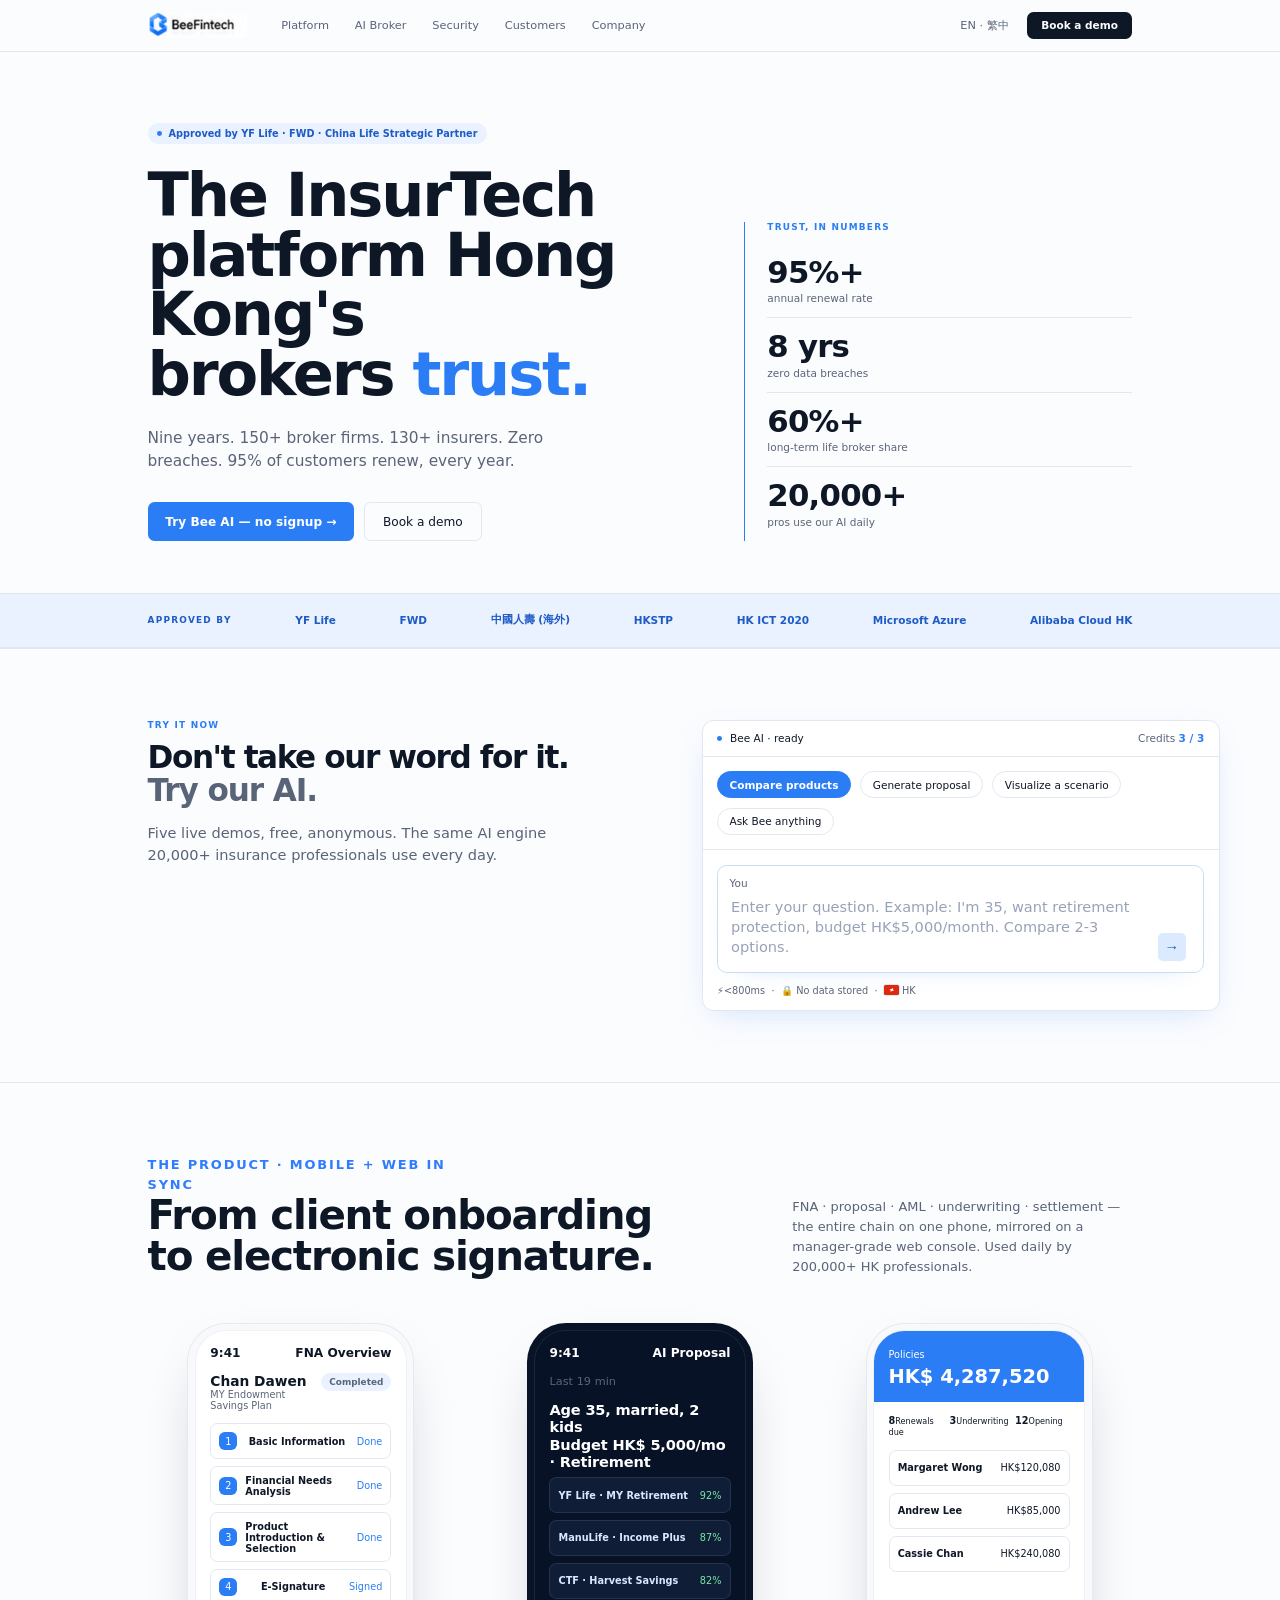
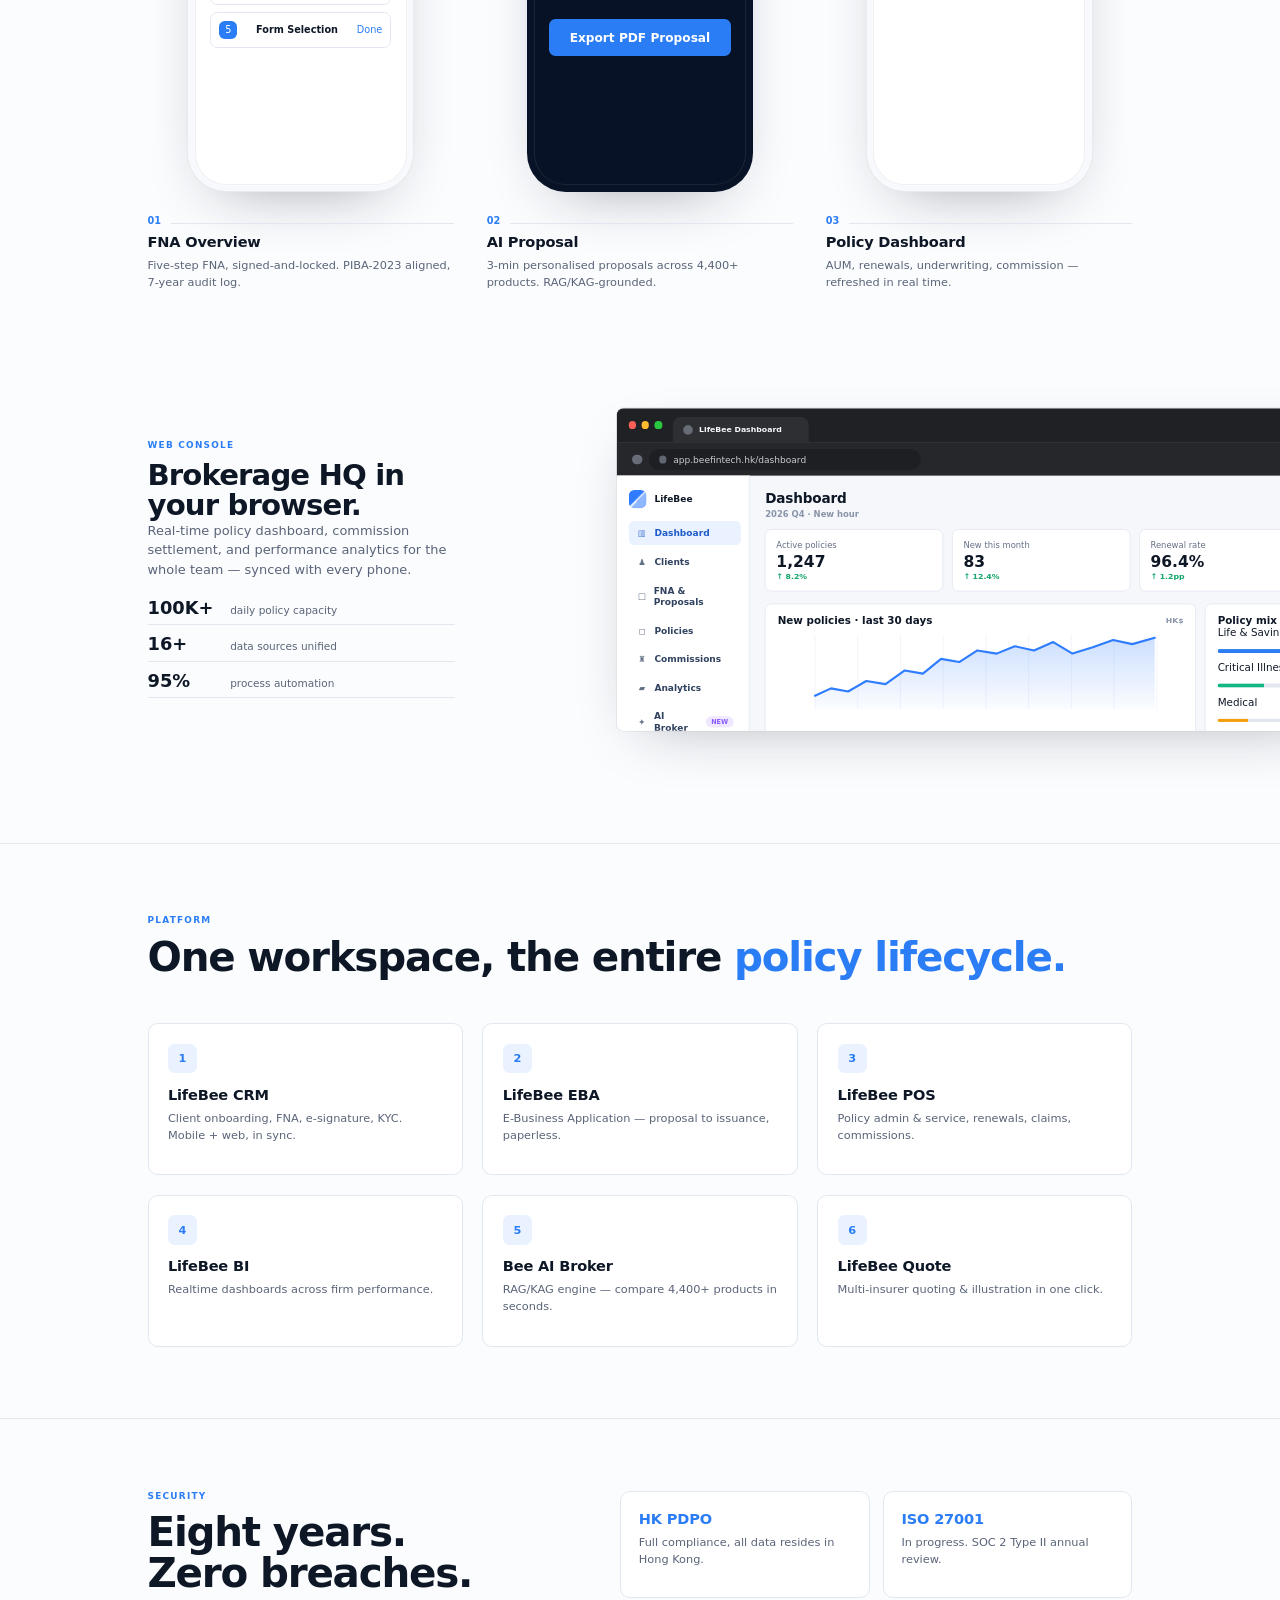
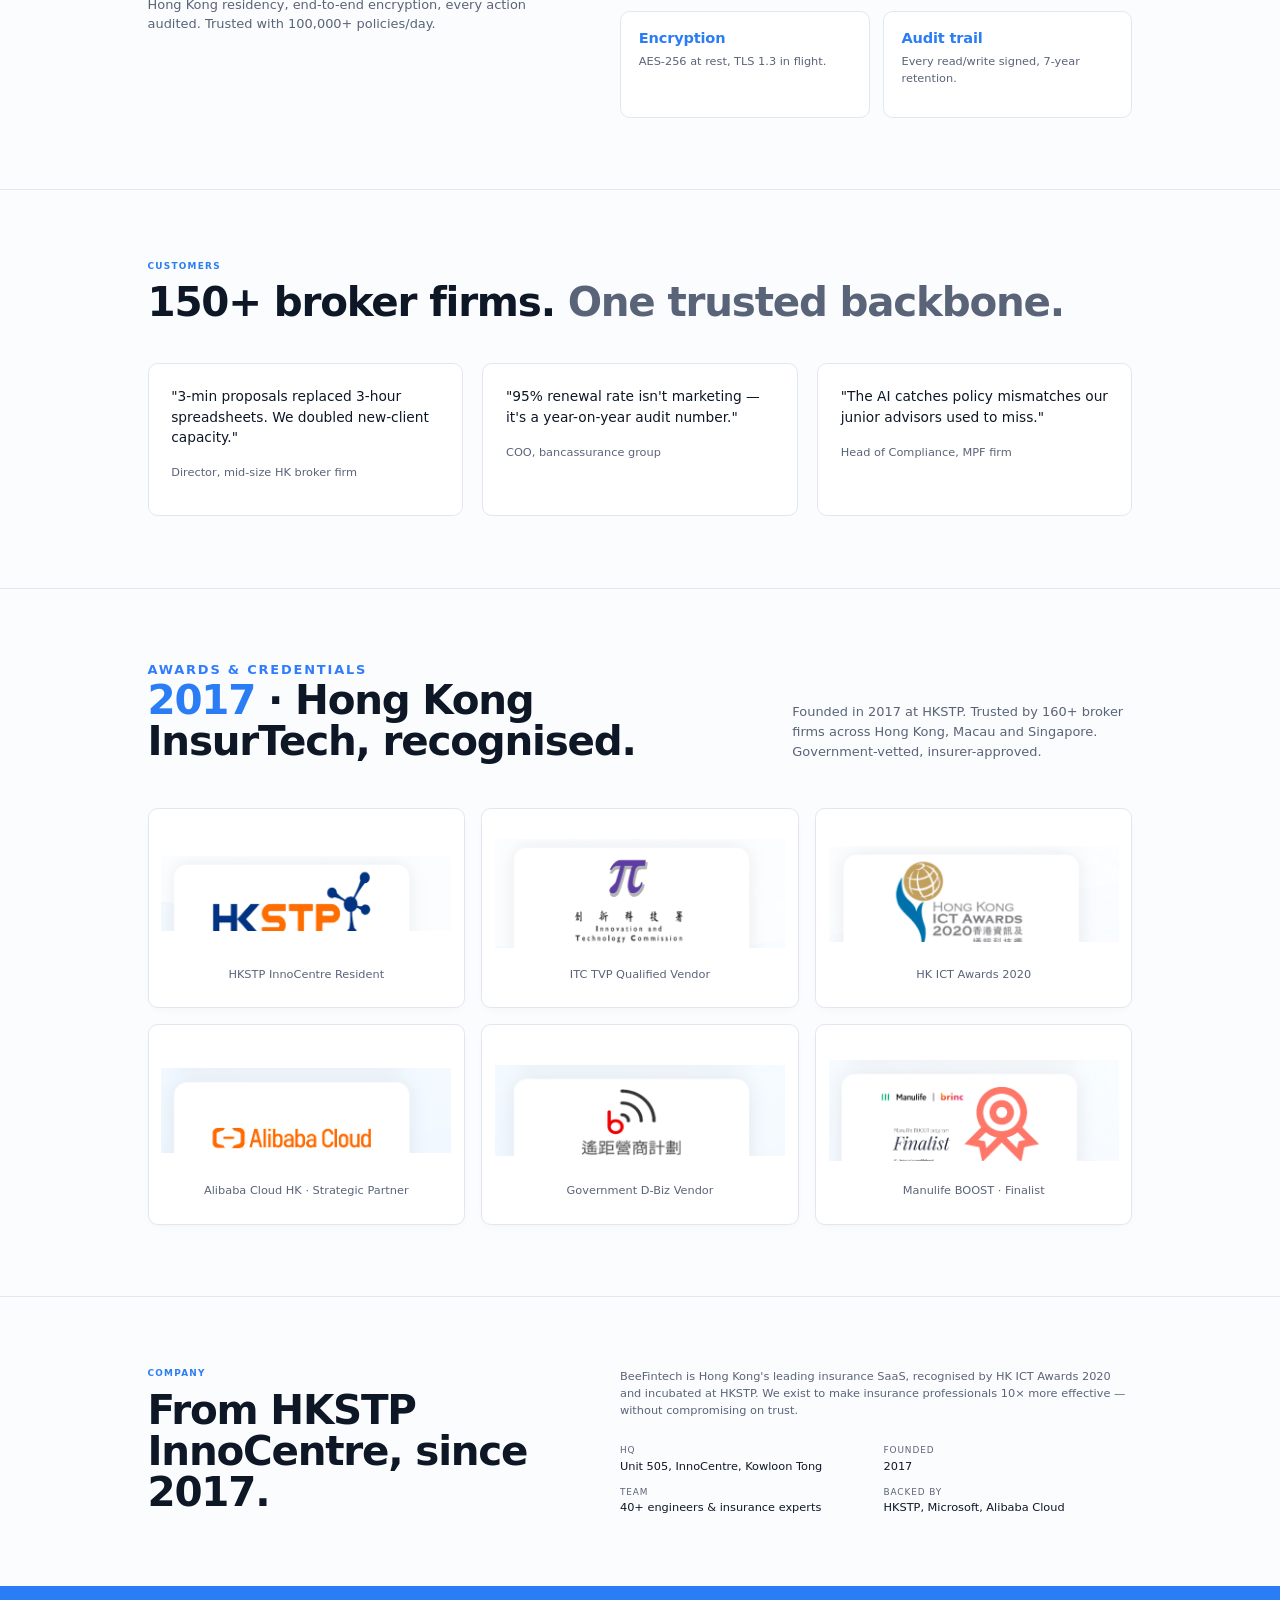
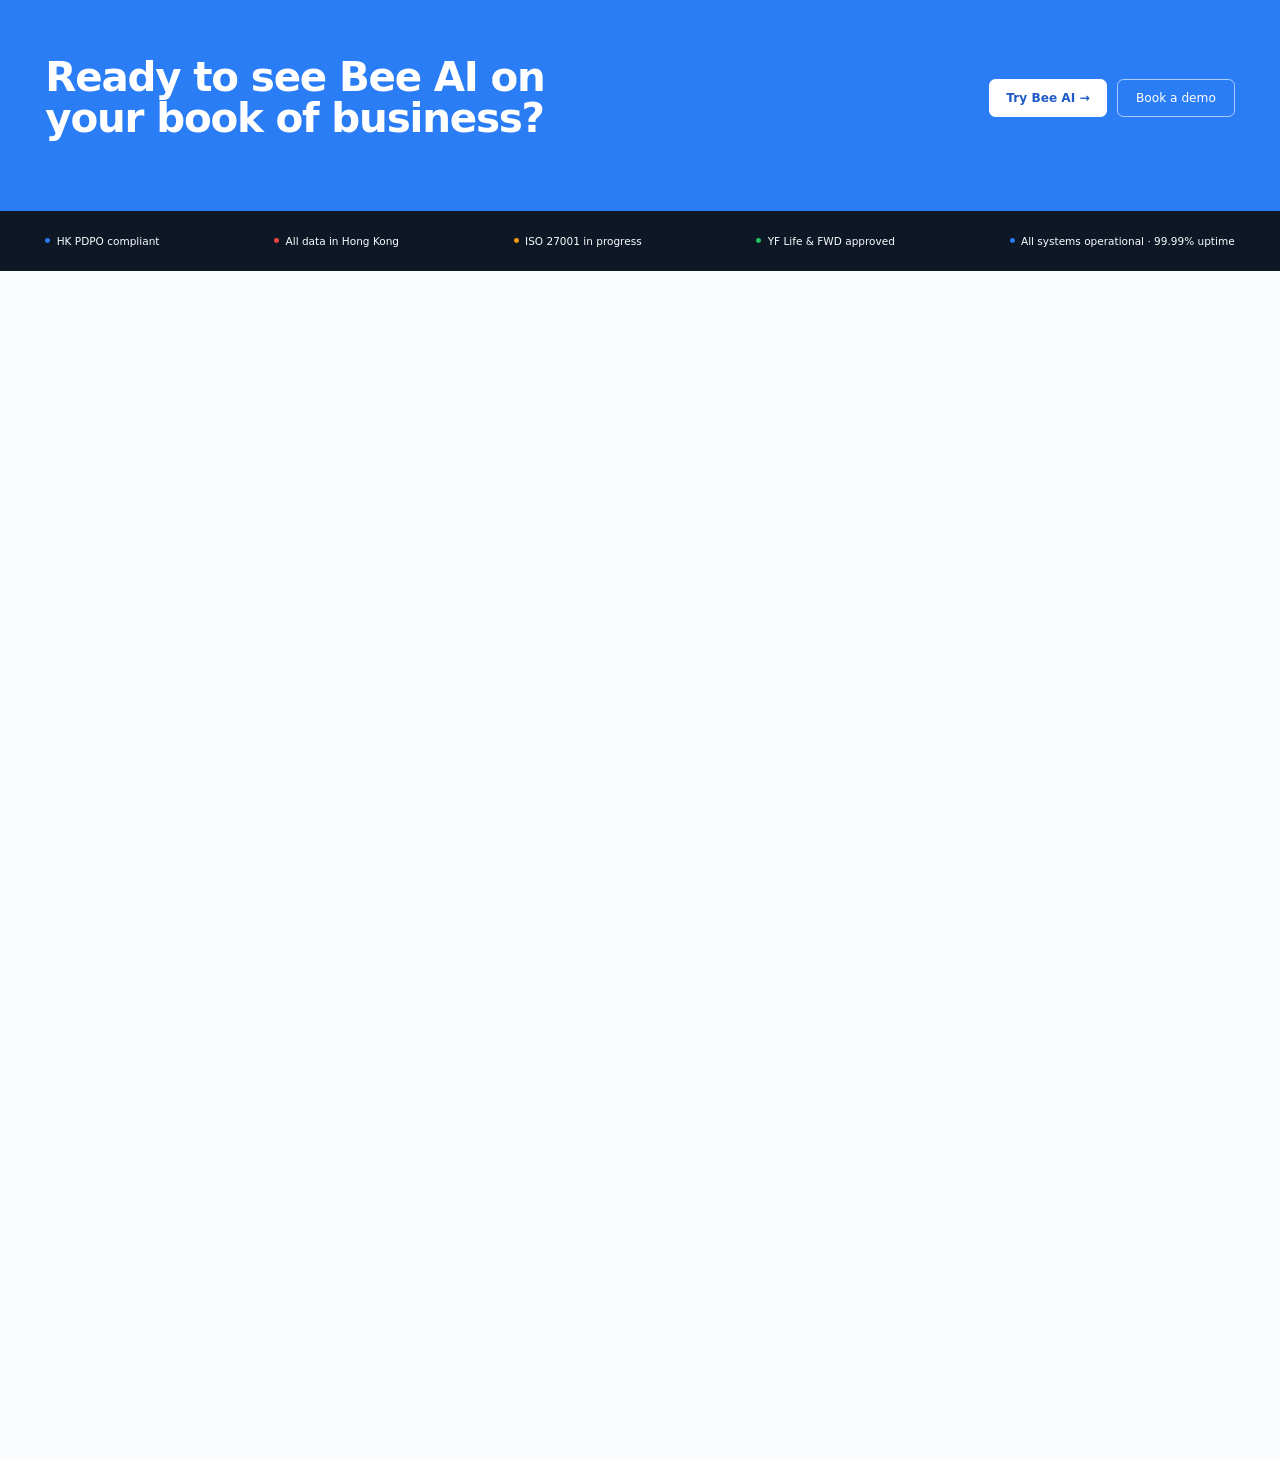
==== commit daee4095: "Keep top navigation sticky" ====
--- a/index.html
+++ b/index.html
@@ -36,6 +36,9 @@
     img { display: block; max-width: 100%; }
 
     .topnav {
+      position: sticky;
+      top: 0;
+      z-index: 50;
       height: 64px;
       background: var(--paper);
       border-bottom: 1px solid var(--line);
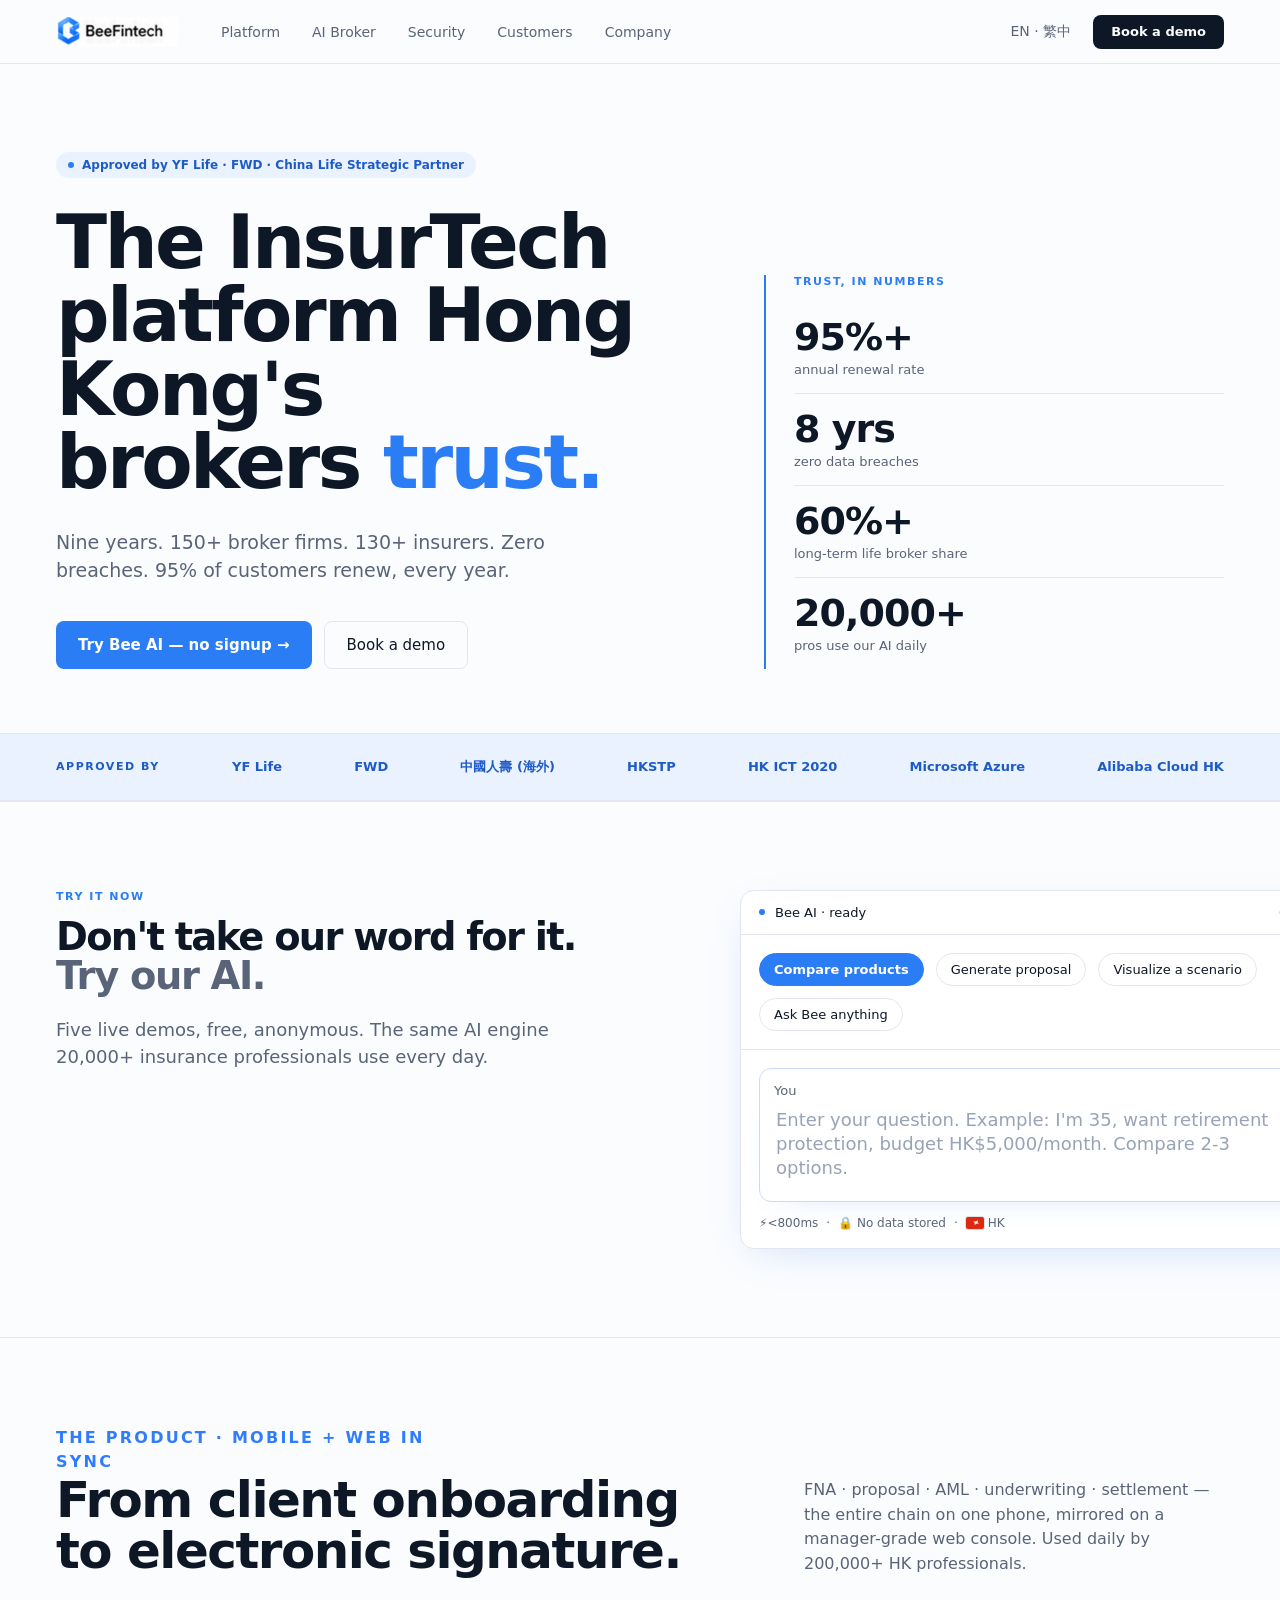
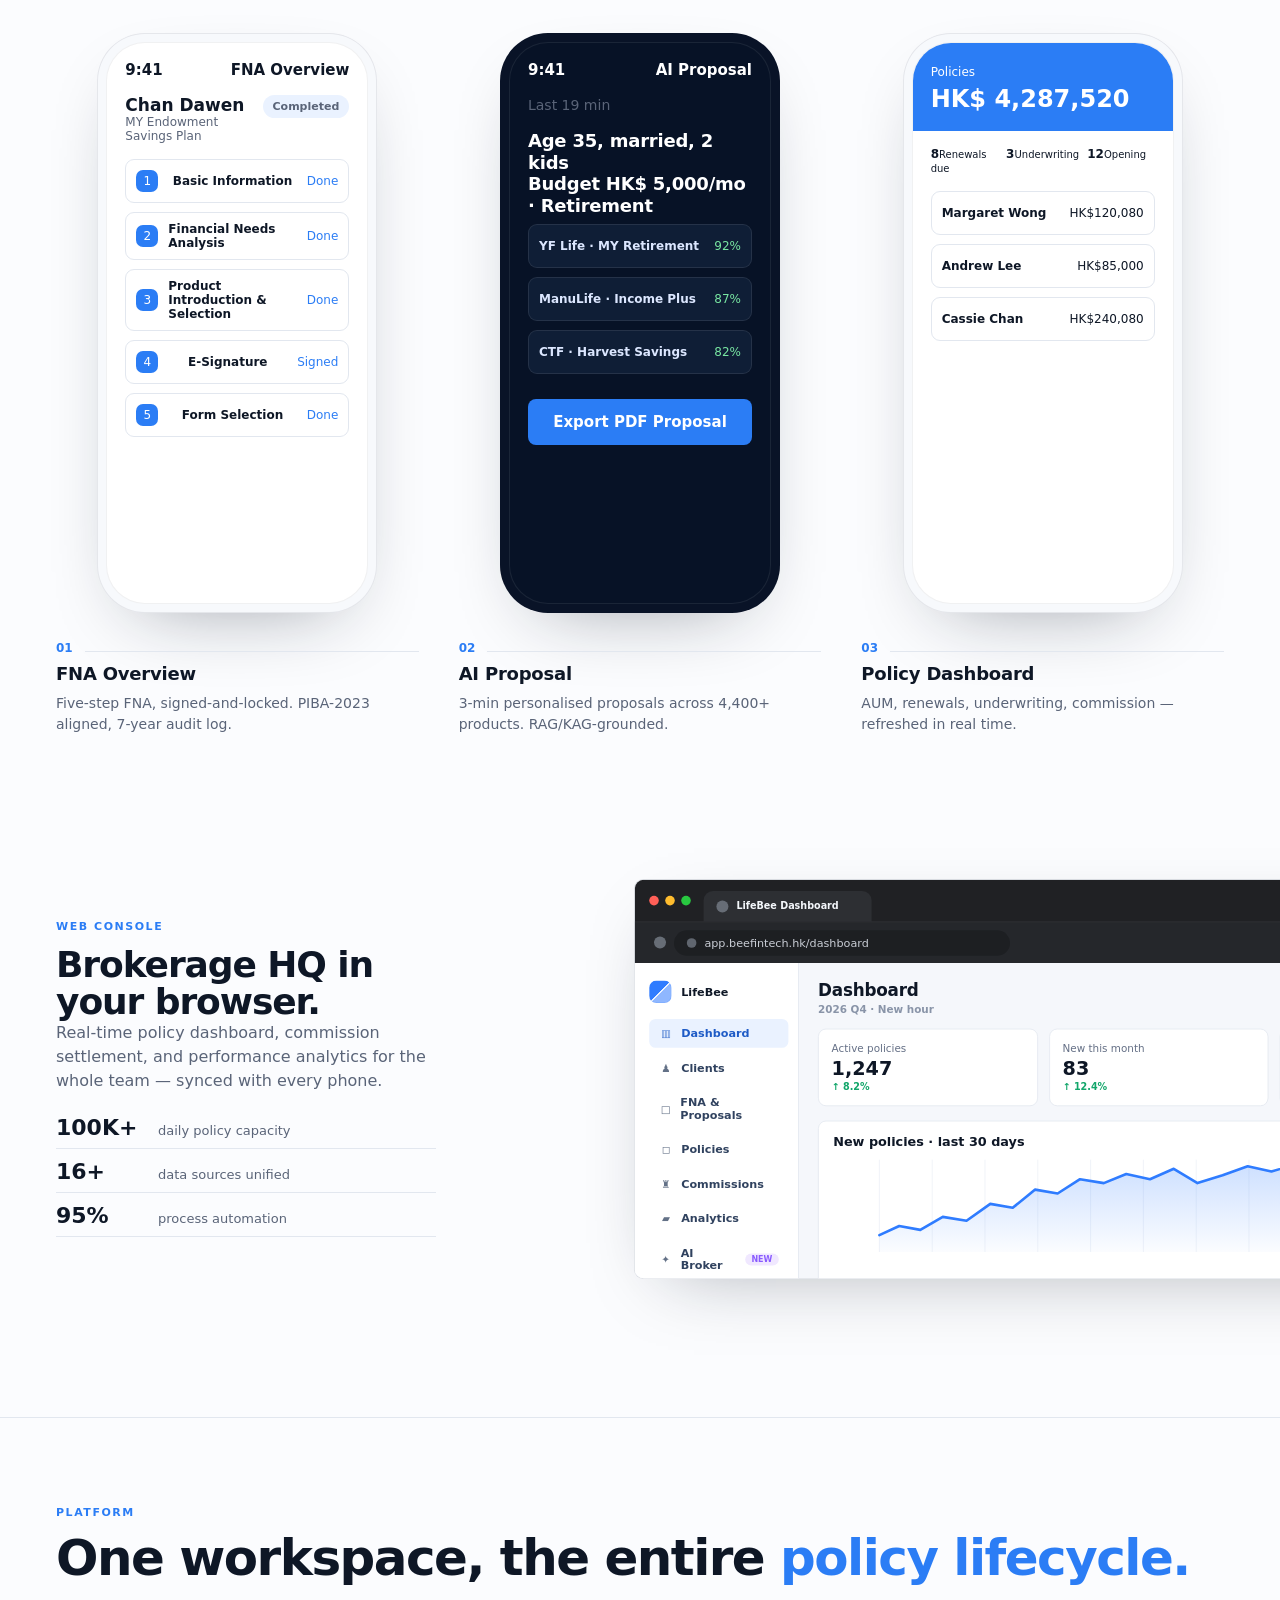
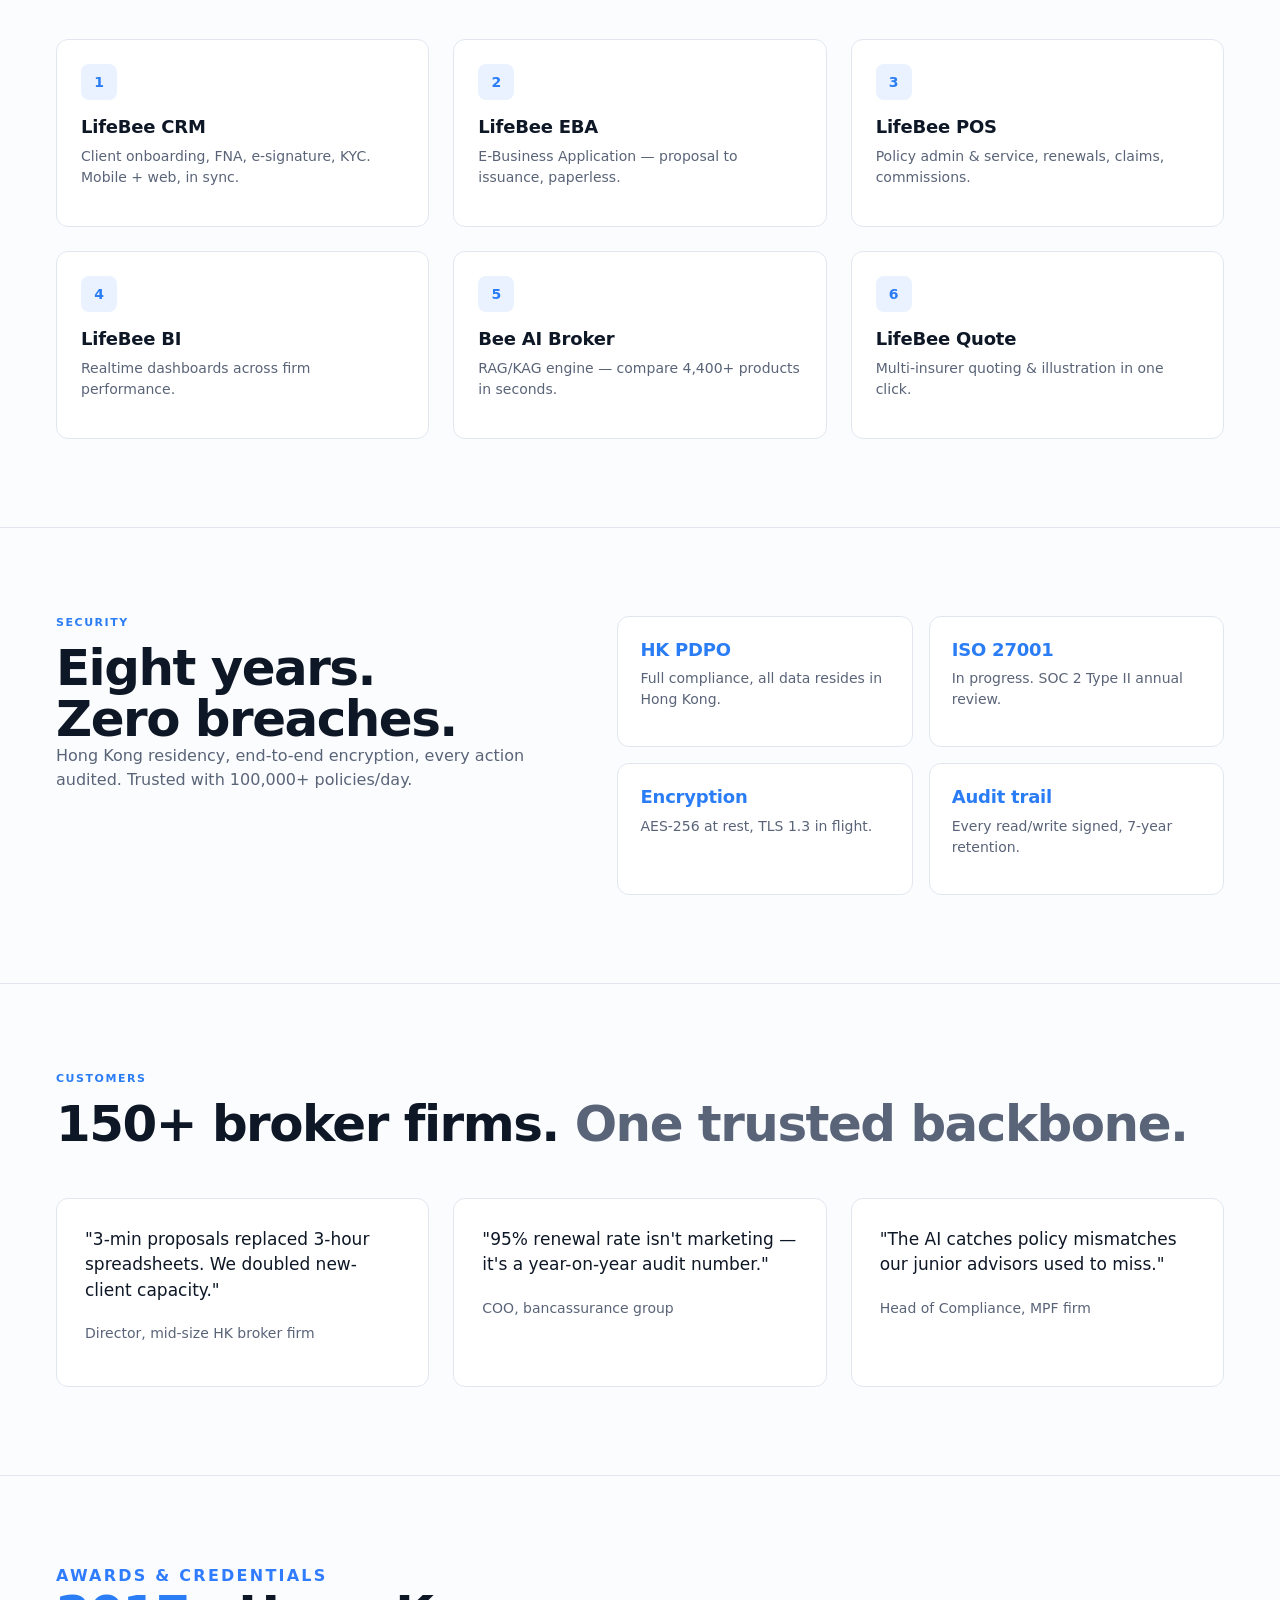
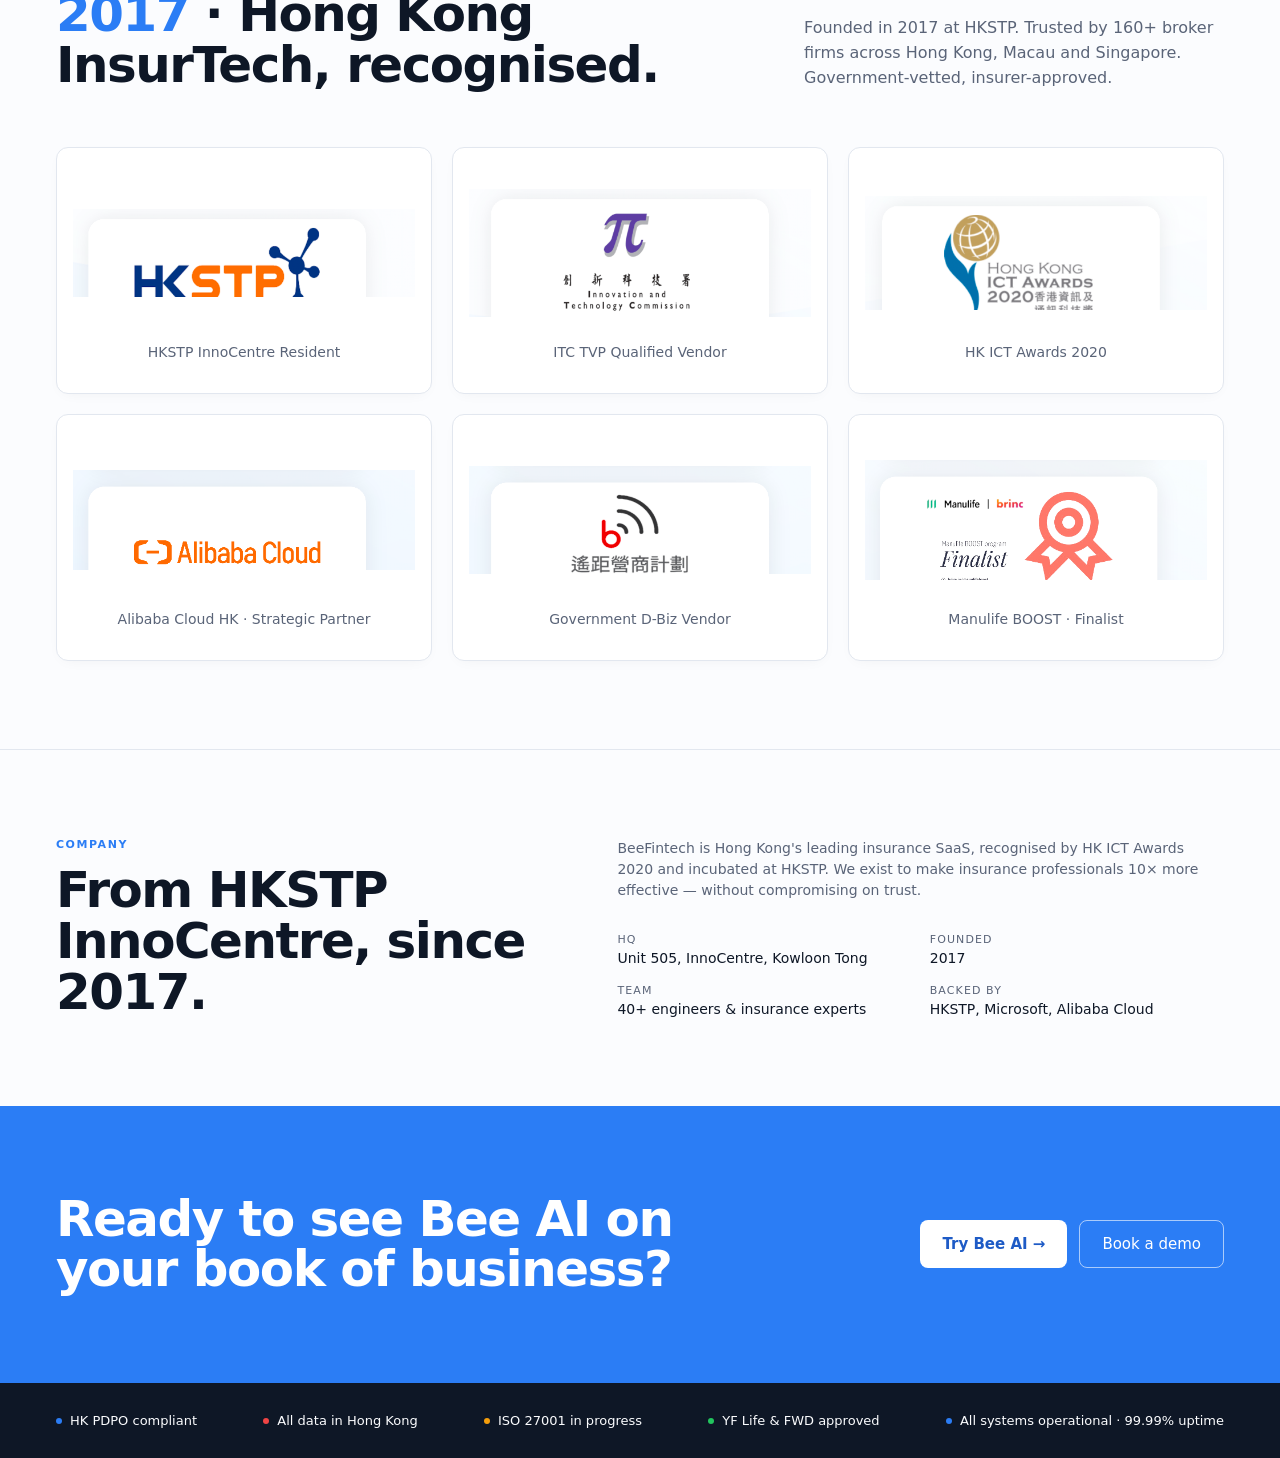
==== commit 31356efe: "Preview site at full scale" ====
--- a/index.html
+++ b/index.html
@@ -27,7 +27,7 @@
       color: var(--ink);
       font-family: Inter, ui-sans-serif, system-ui, -apple-system, BlinkMacSystemFont, "Segoe UI", sans-serif;
       overflow-x: hidden;
-      zoom: 0.9;
+      zoom: 1;
       -webkit-font-smoothing: antialiased;
       text-rendering: optimizeLegibility;
     }
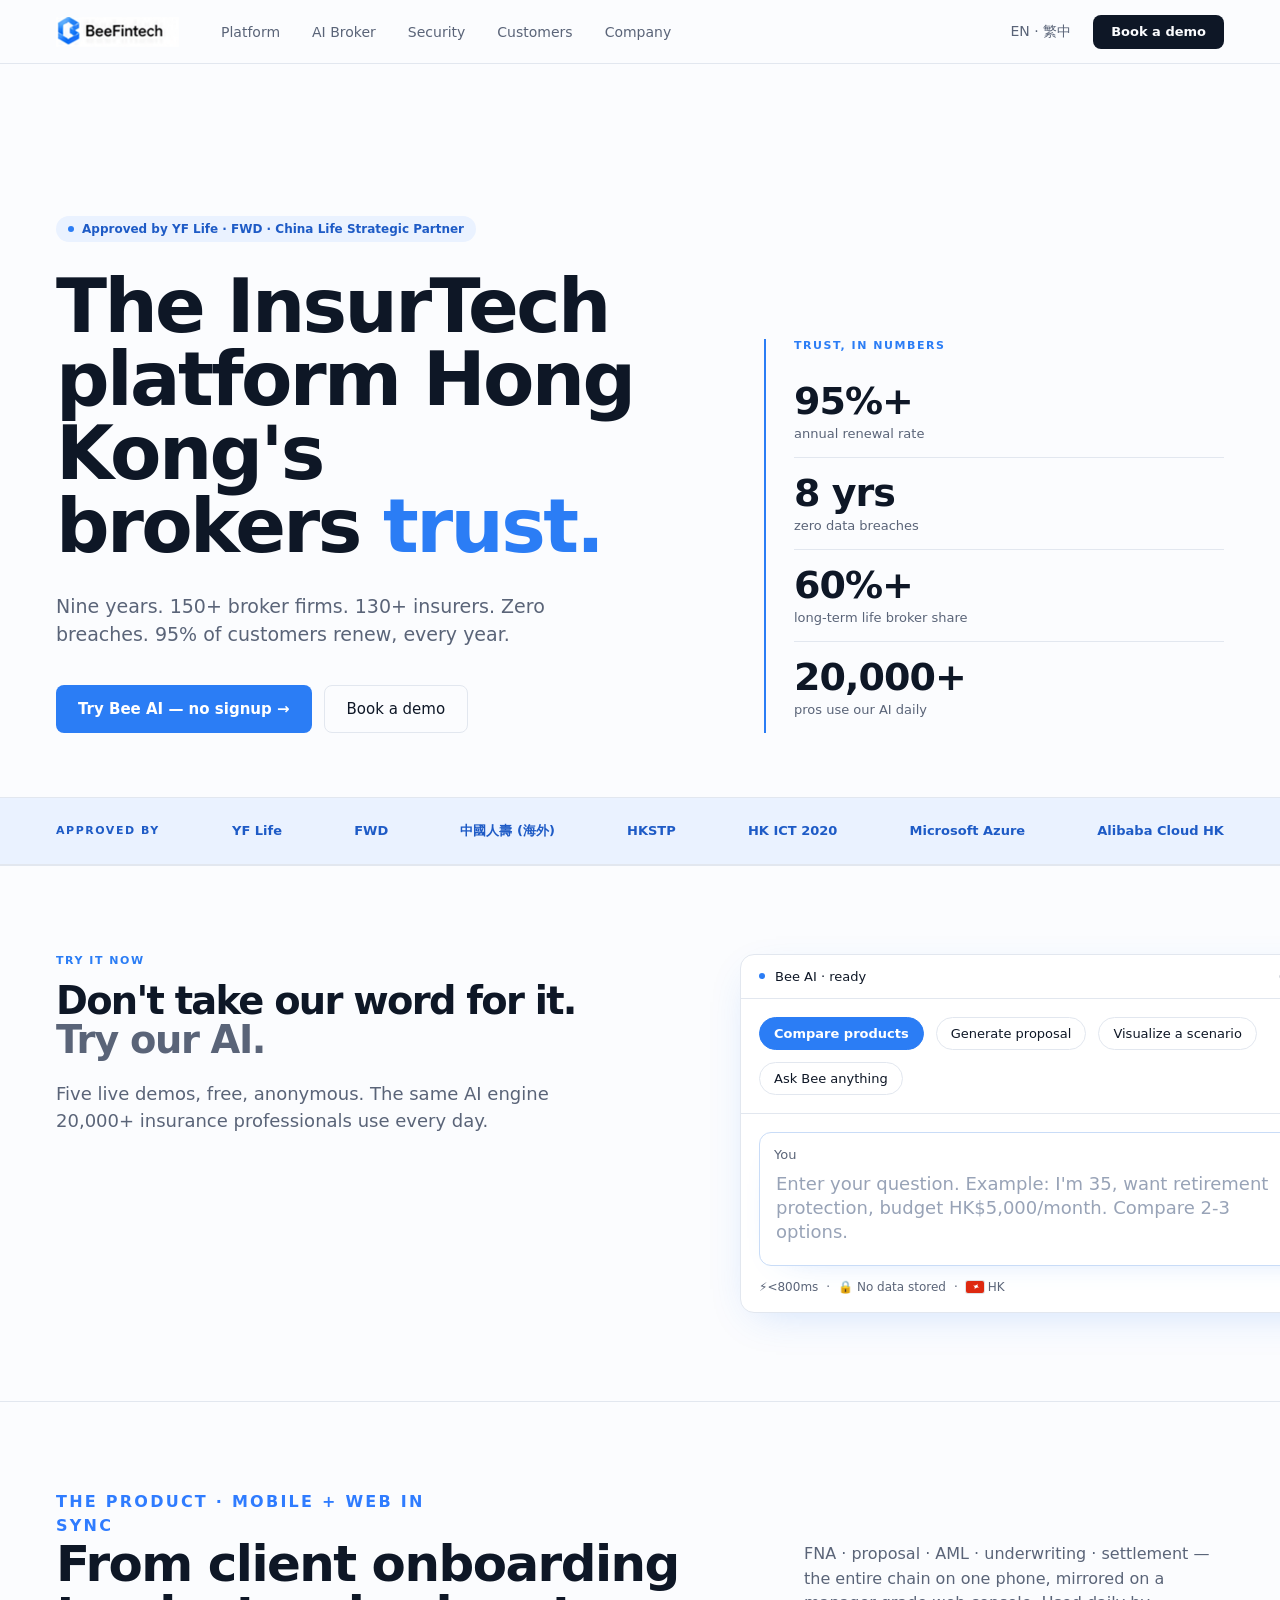
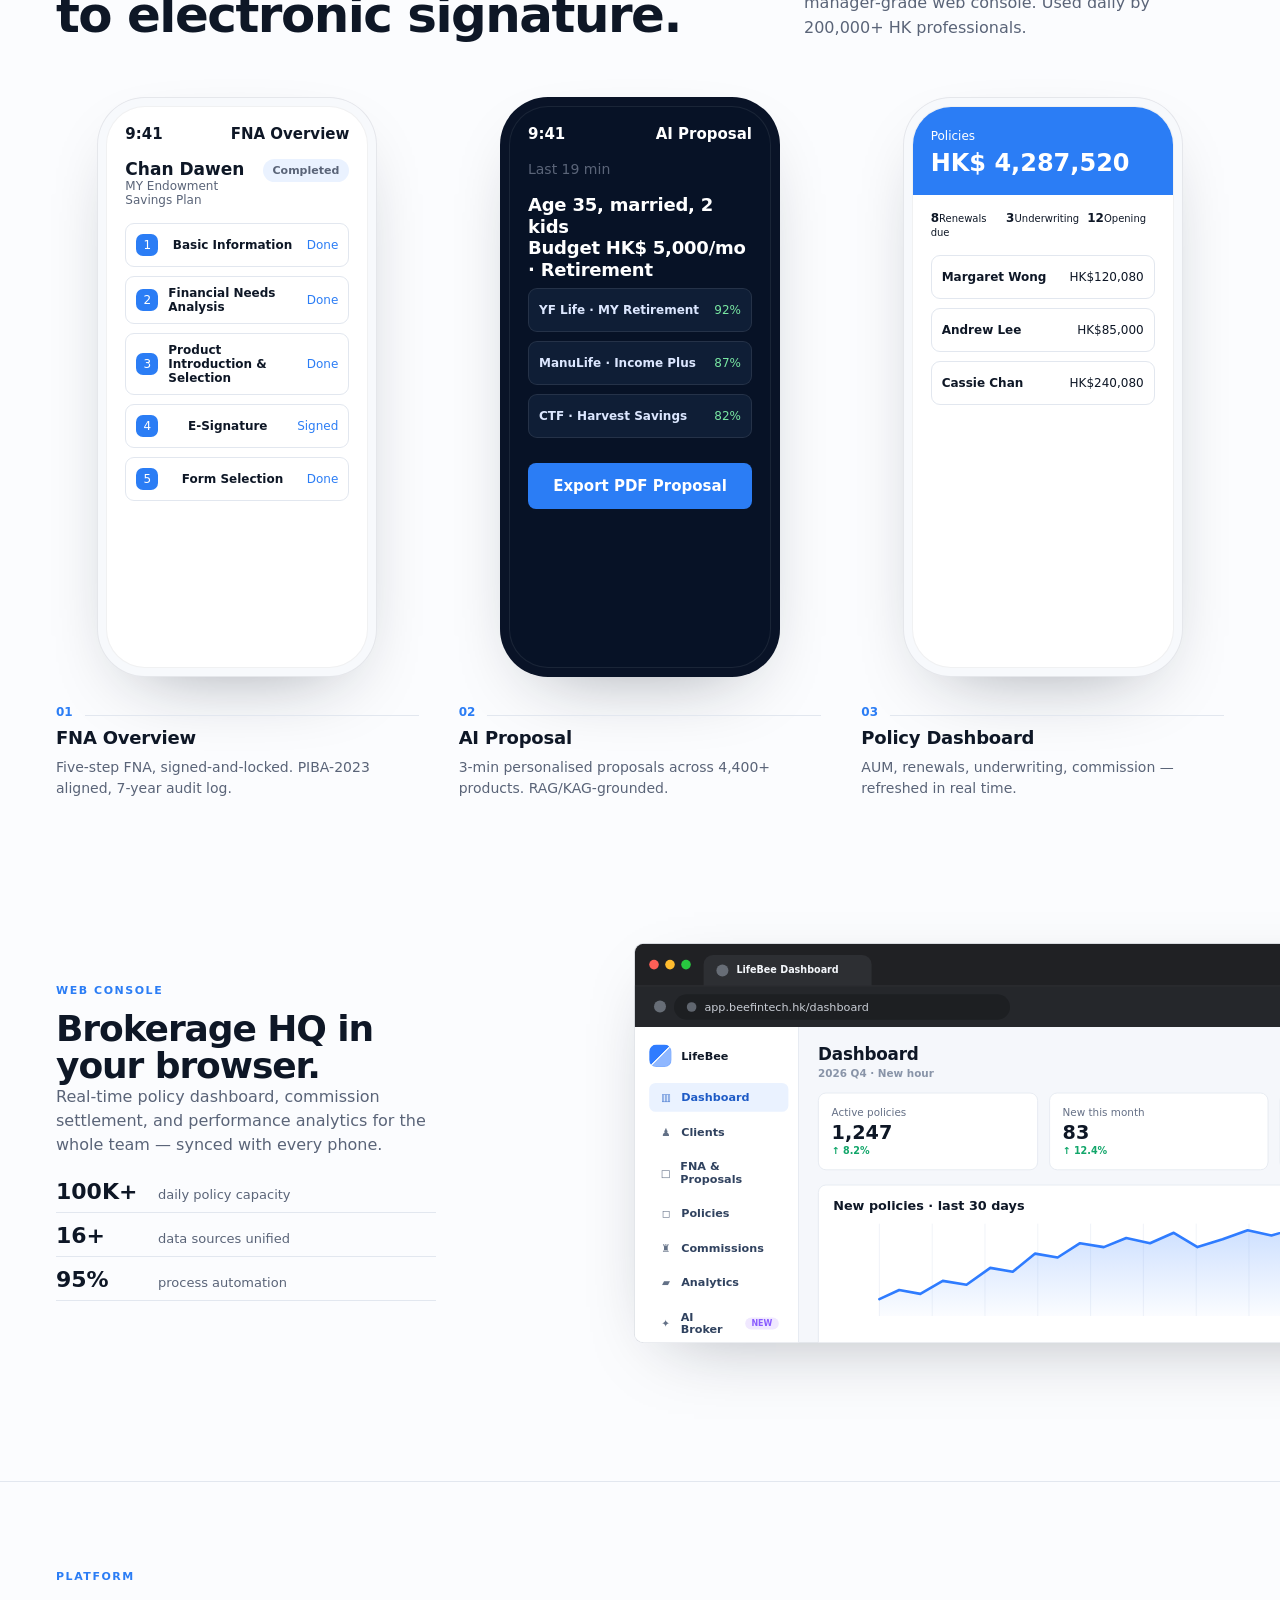
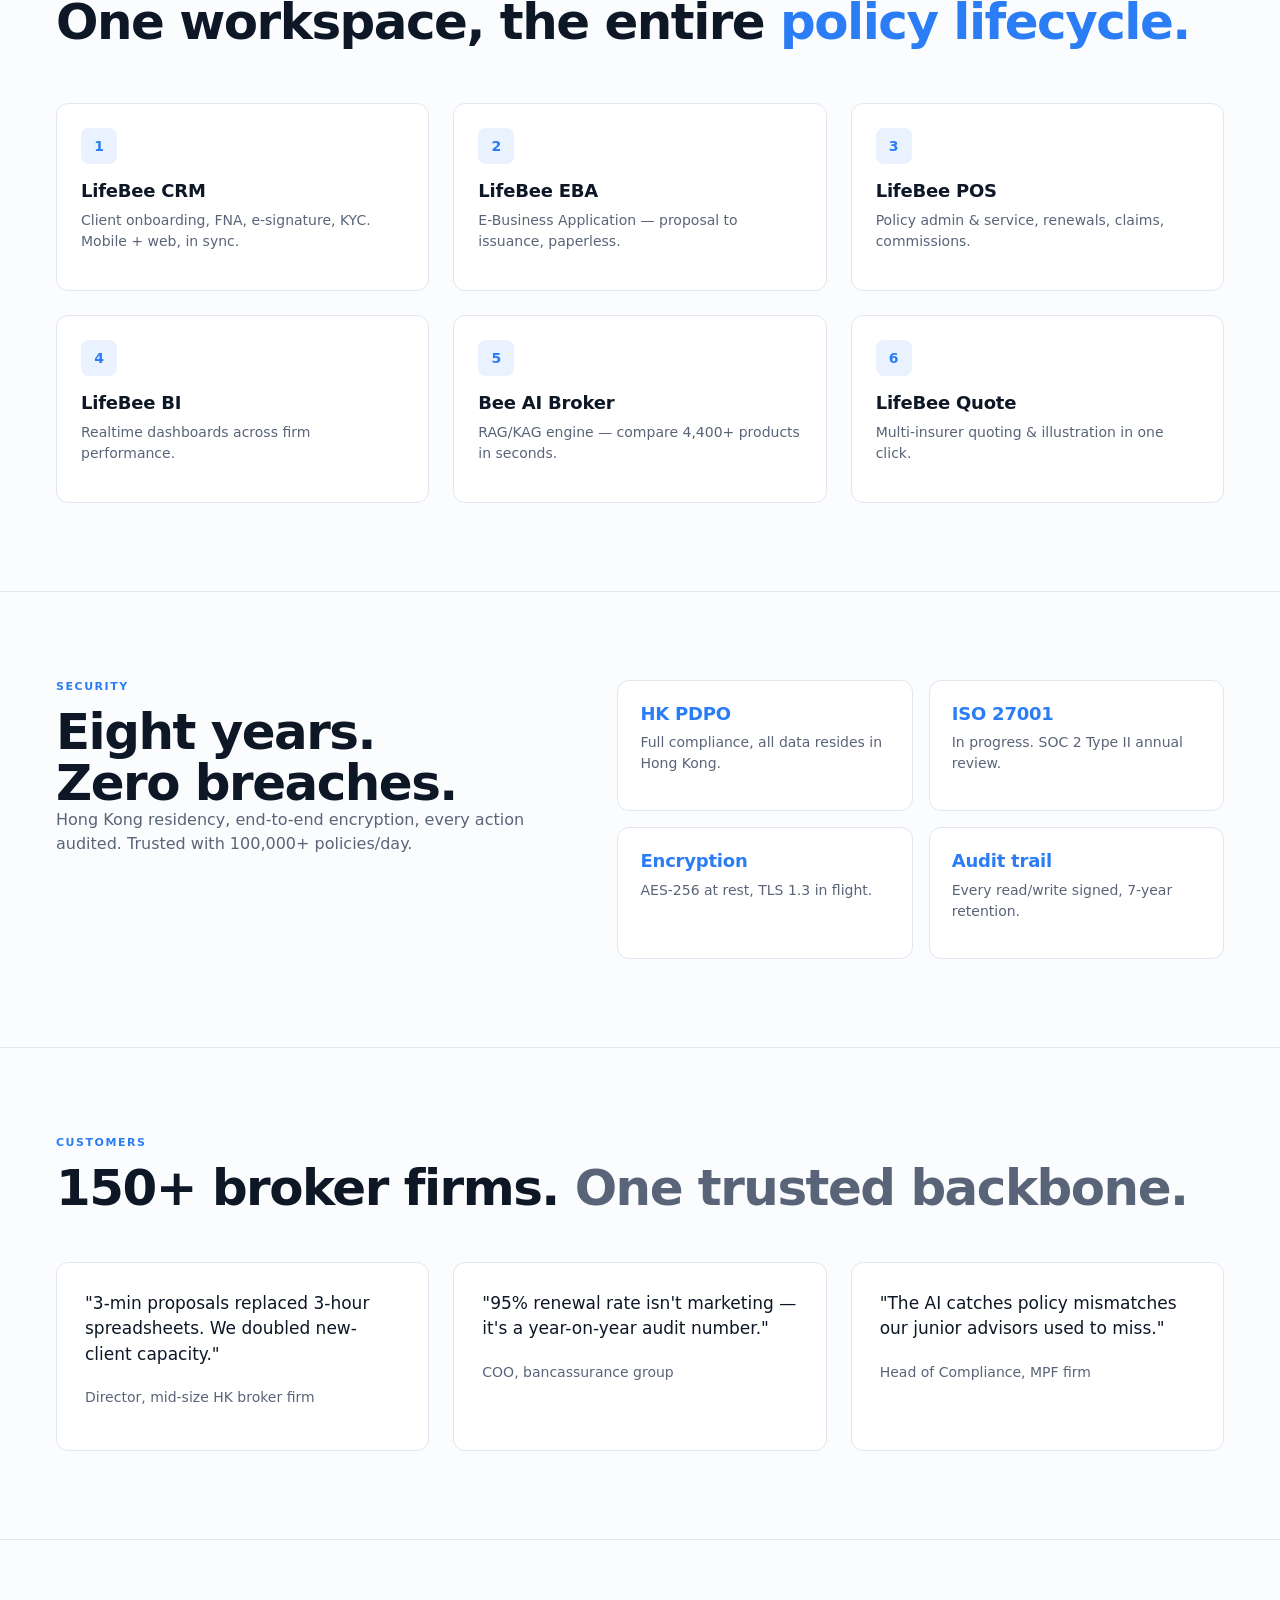
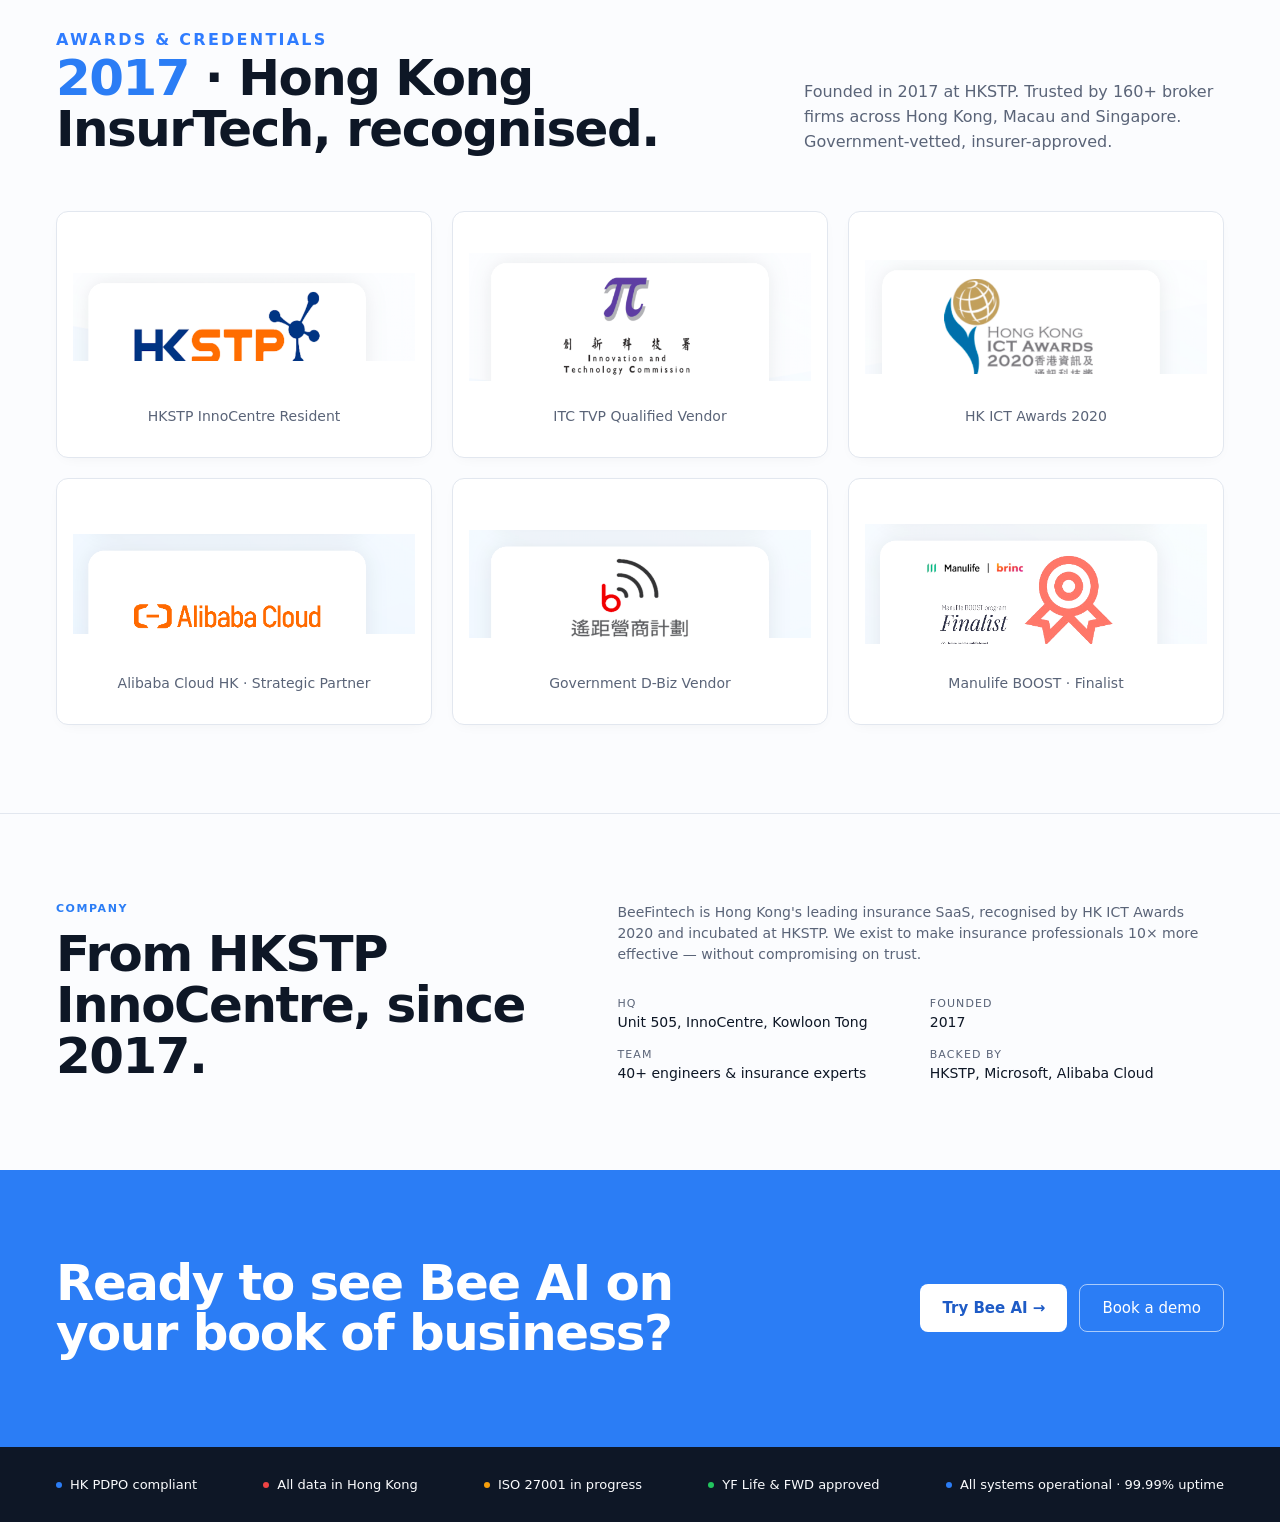
==== commit 6f8724ff: "Make navigation fixed in full-scale preview" ====
--- a/index.html
+++ b/index.html
@@ -23,6 +23,7 @@
     body {
       margin: 0;
       min-height: 100%;
+      padding-top: 64px;
       background: var(--paper);
       color: var(--ink);
       font-family: Inter, ui-sans-serif, system-ui, -apple-system, BlinkMacSystemFont, "Segoe UI", sans-serif;
@@ -36,8 +37,10 @@
     img { display: block; max-width: 100%; }
 
     .topnav {
-      position: sticky;
+      position: fixed;
       top: 0;
+      left: 0;
+      right: 0;
       z-index: 50;
       height: 64px;
       background: var(--paper);
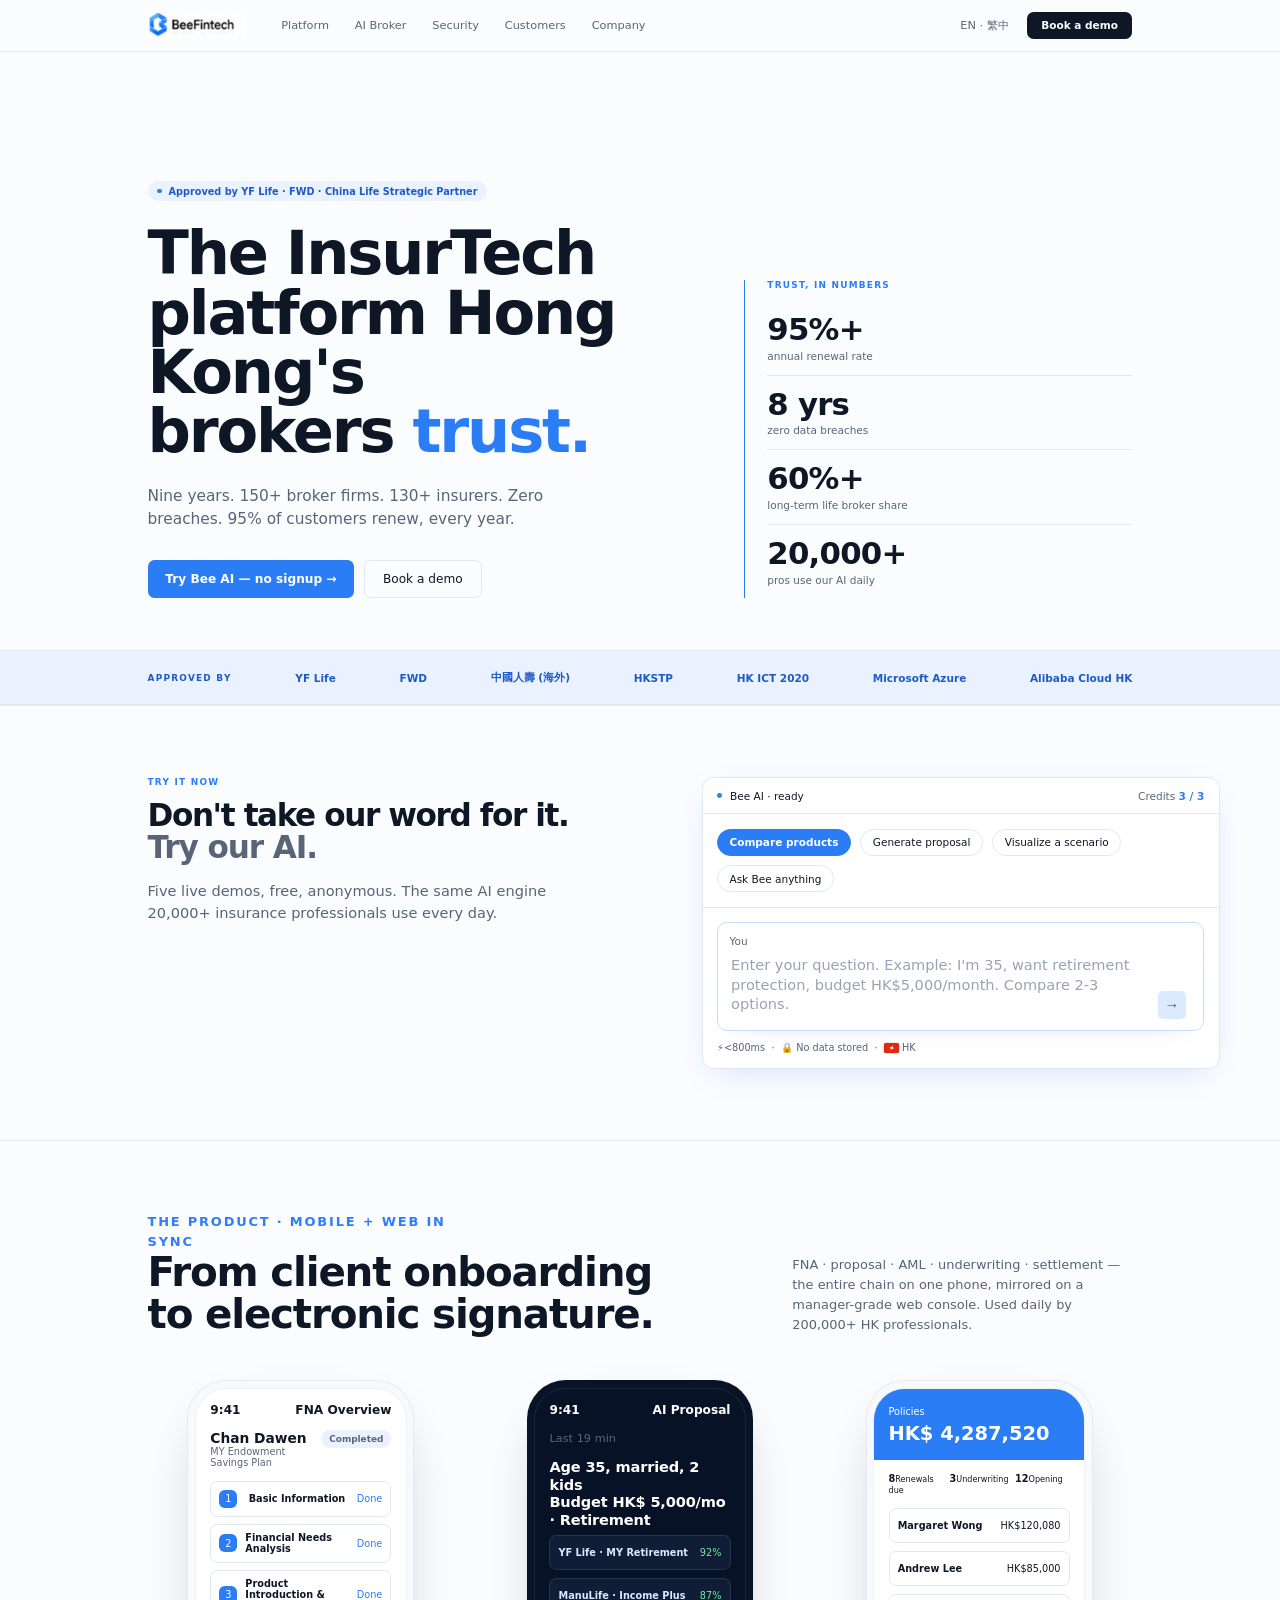
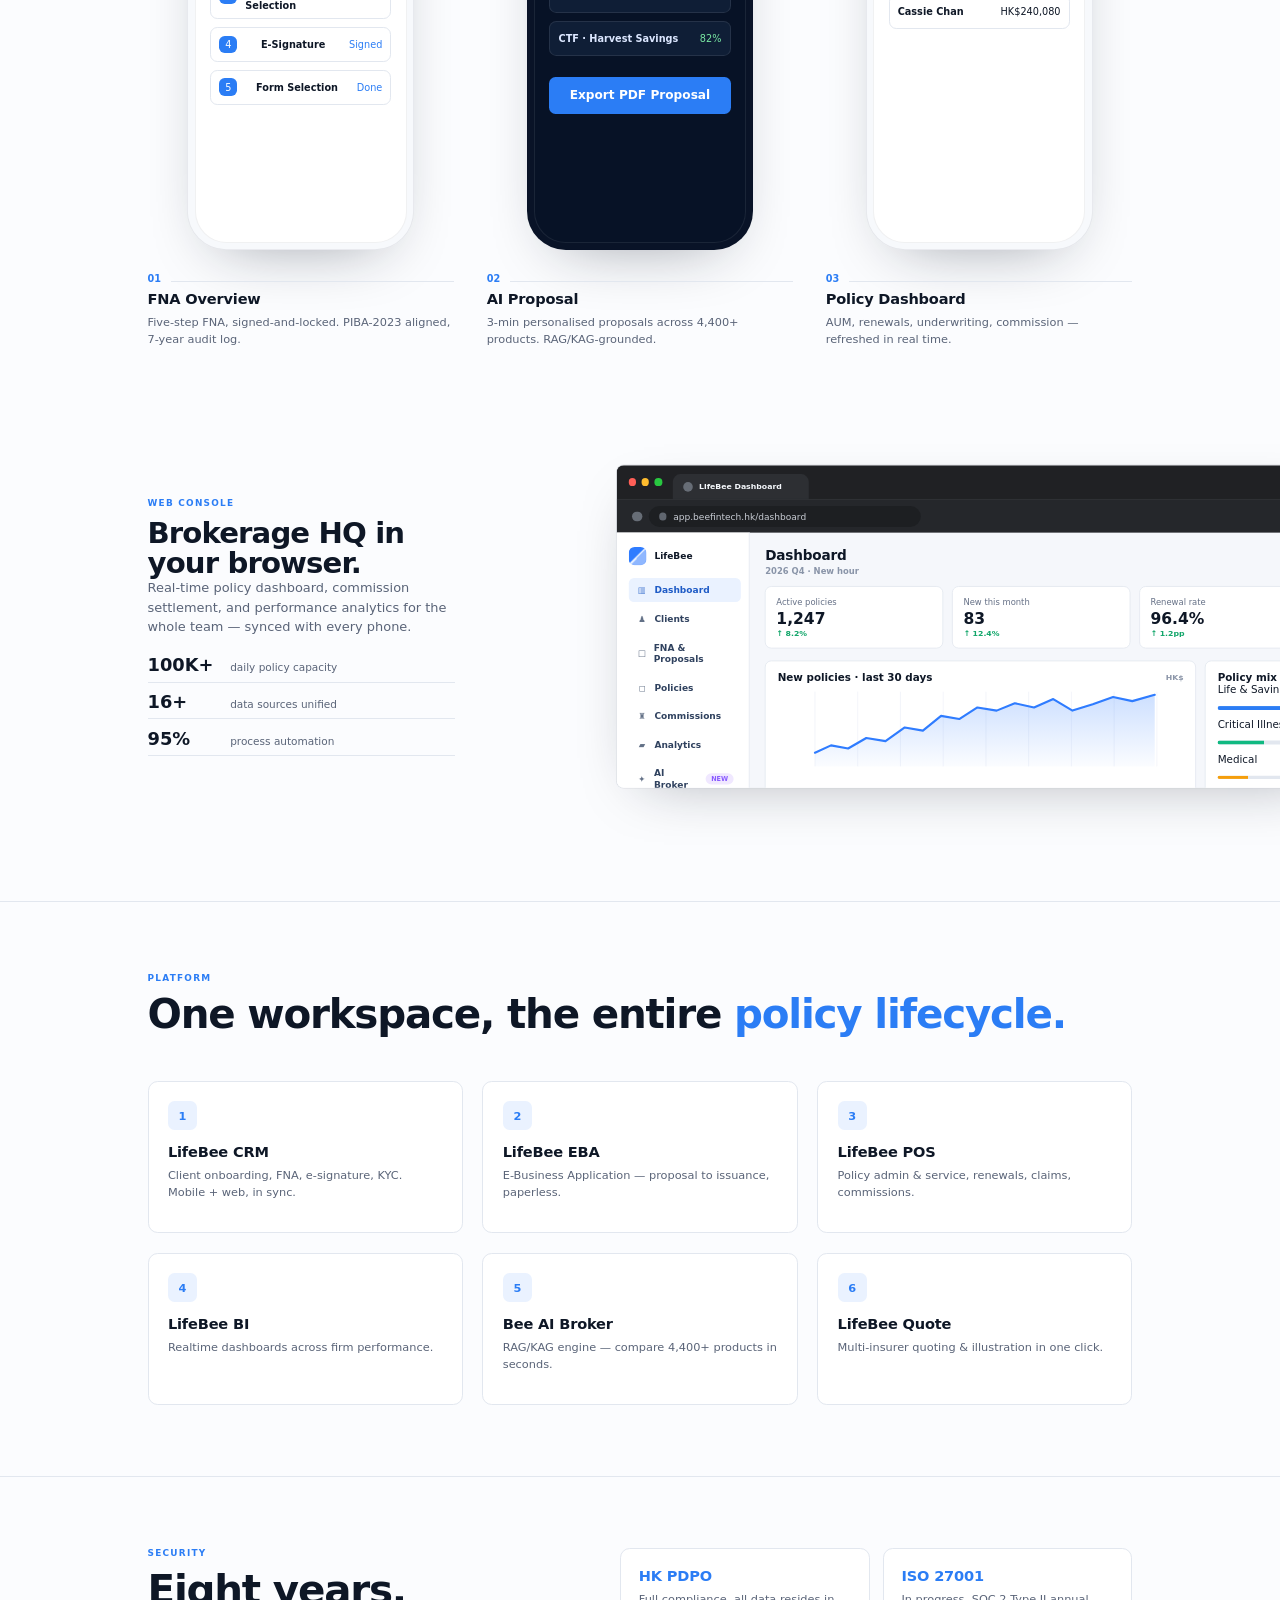
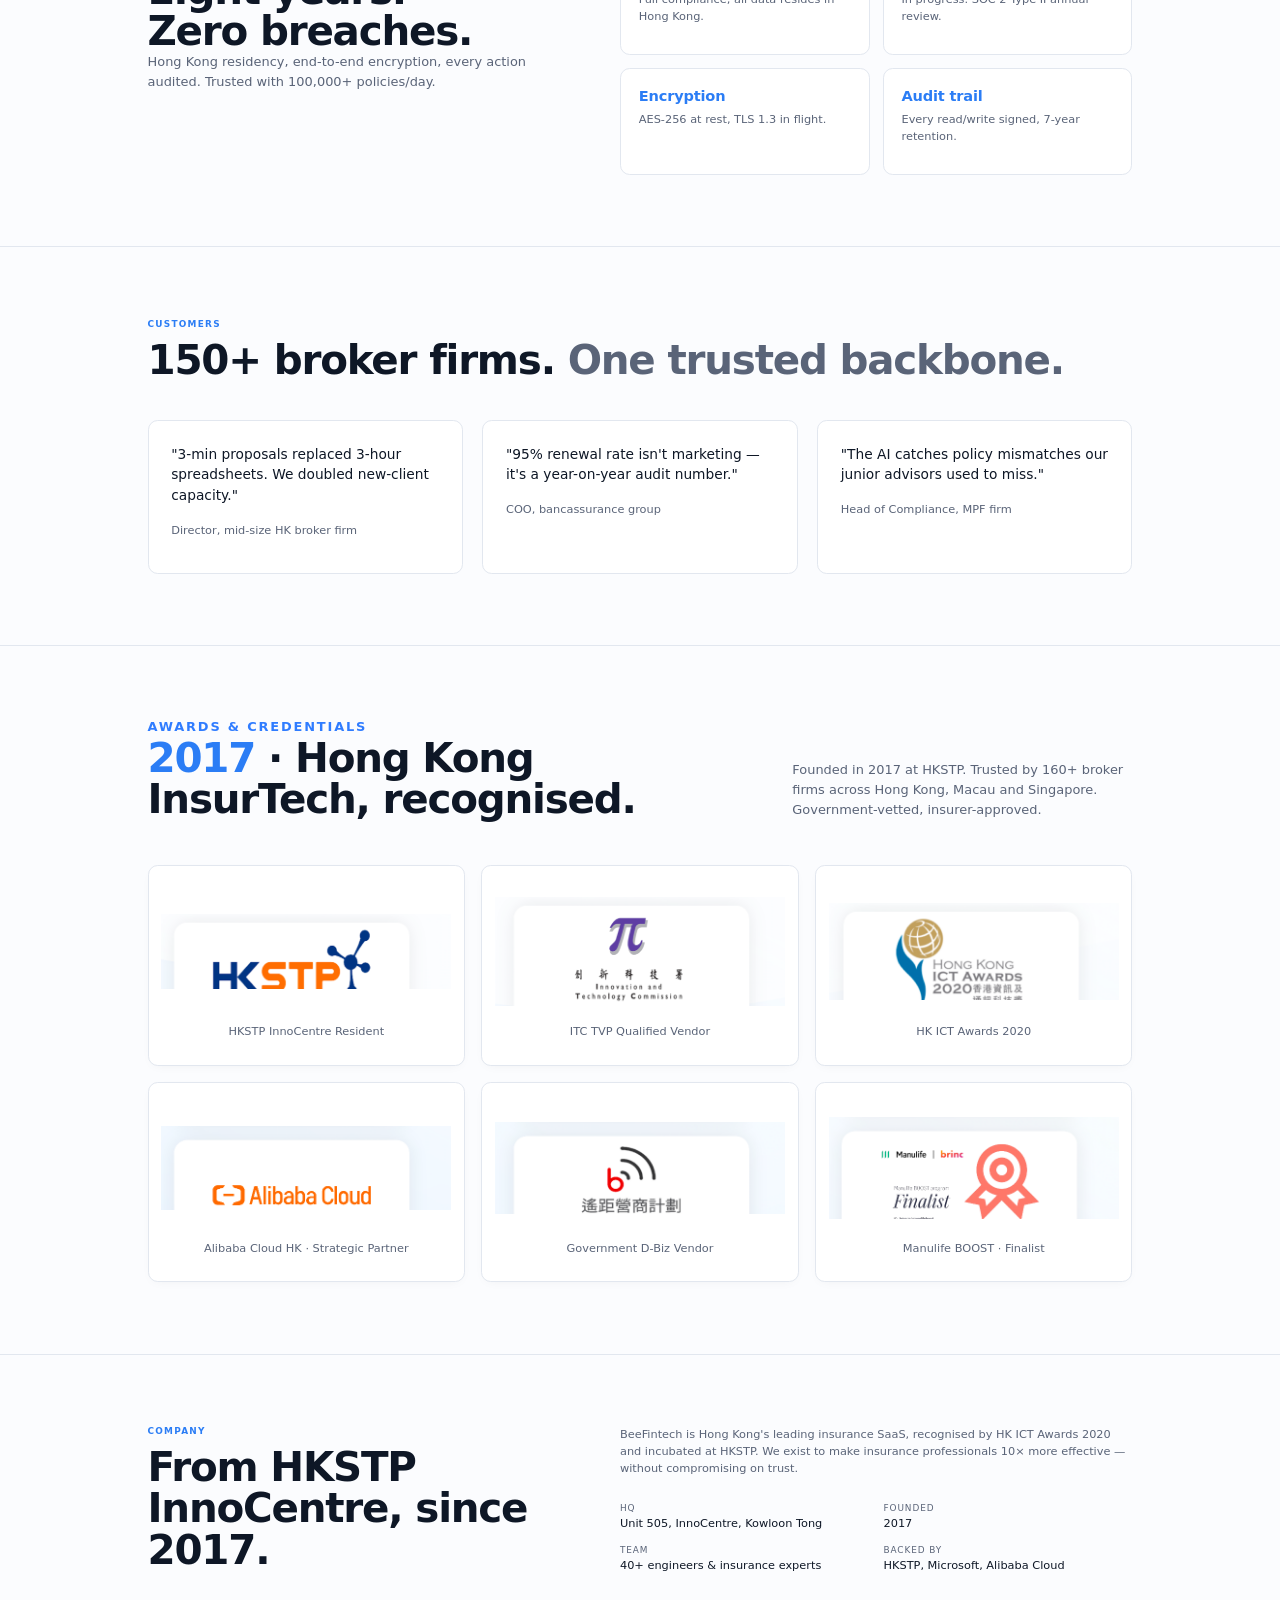
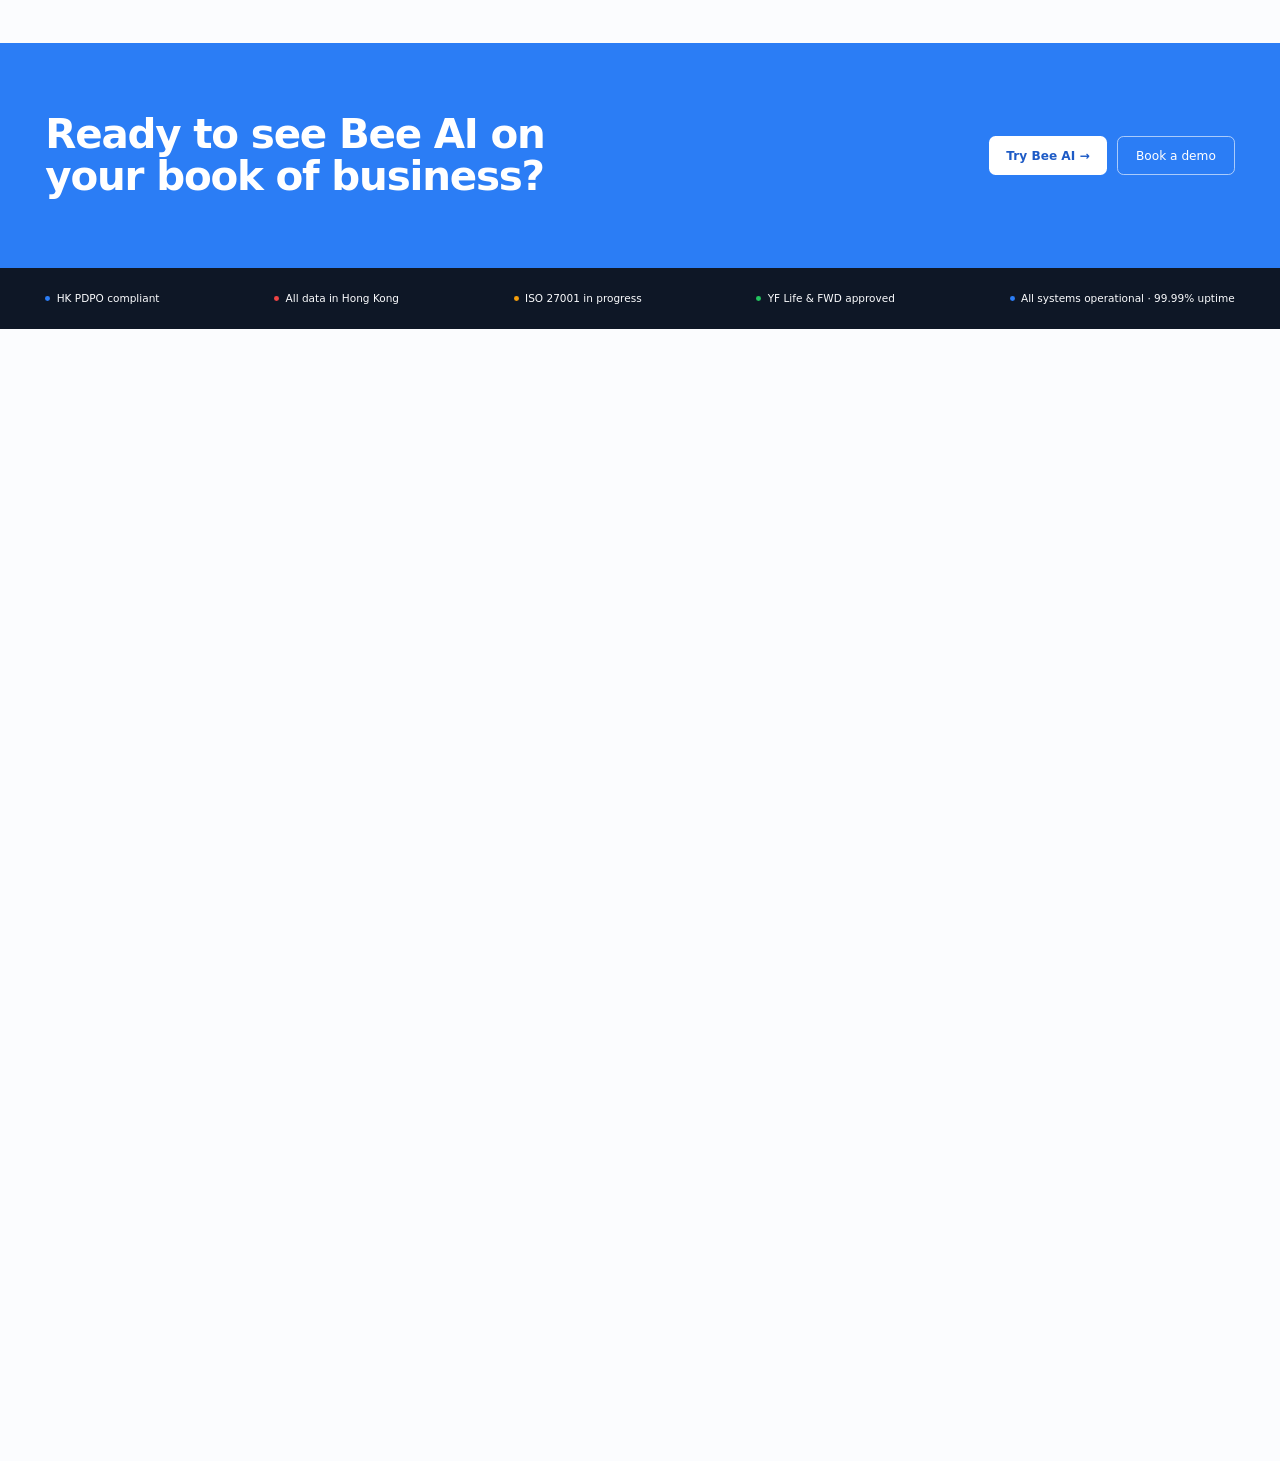
==== commit 33e48e0a: "Make navigation fixed on main" ====
--- a/index.html
+++ b/index.html
@@ -28,7 +28,7 @@
       color: var(--ink);
       font-family: Inter, ui-sans-serif, system-ui, -apple-system, BlinkMacSystemFont, "Segoe UI", sans-serif;
       overflow-x: hidden;
-      zoom: 1;
+      zoom: 0.9;
       -webkit-font-smoothing: antialiased;
       text-rendering: optimizeLegibility;
     }
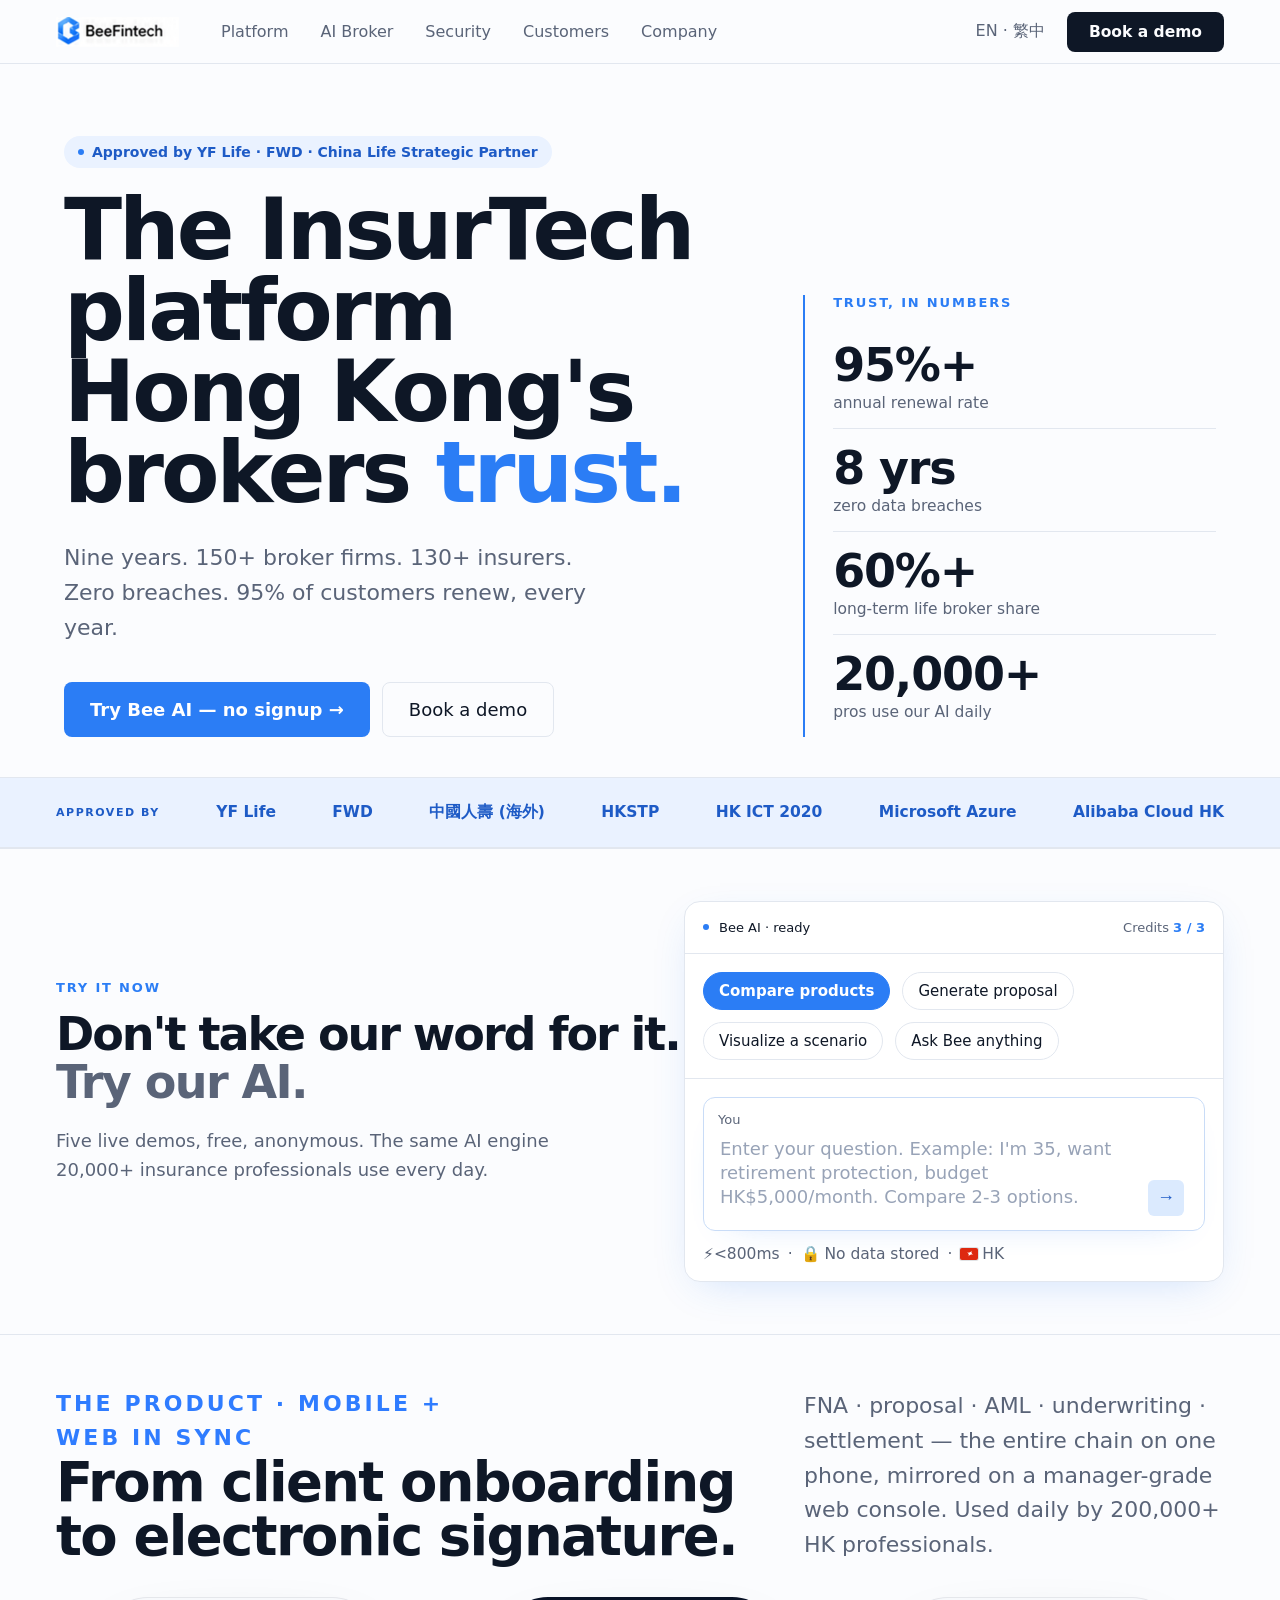
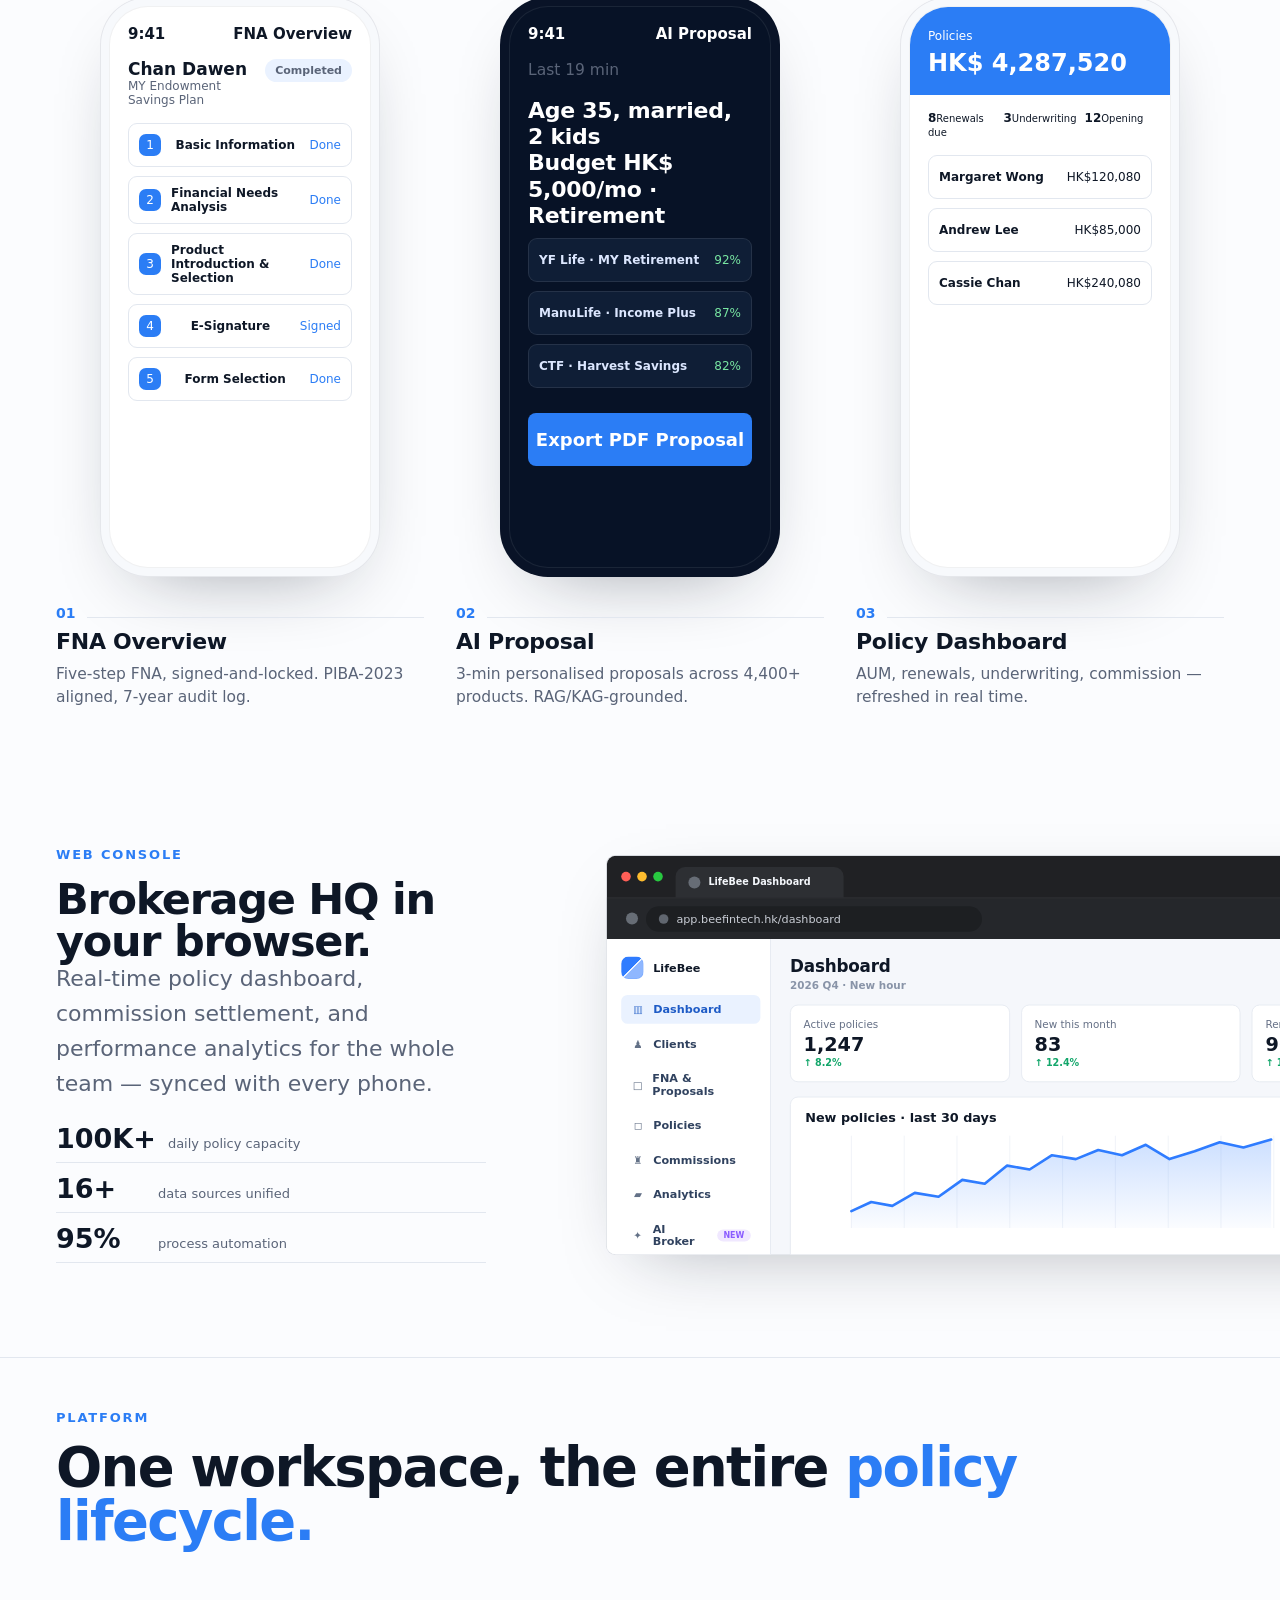
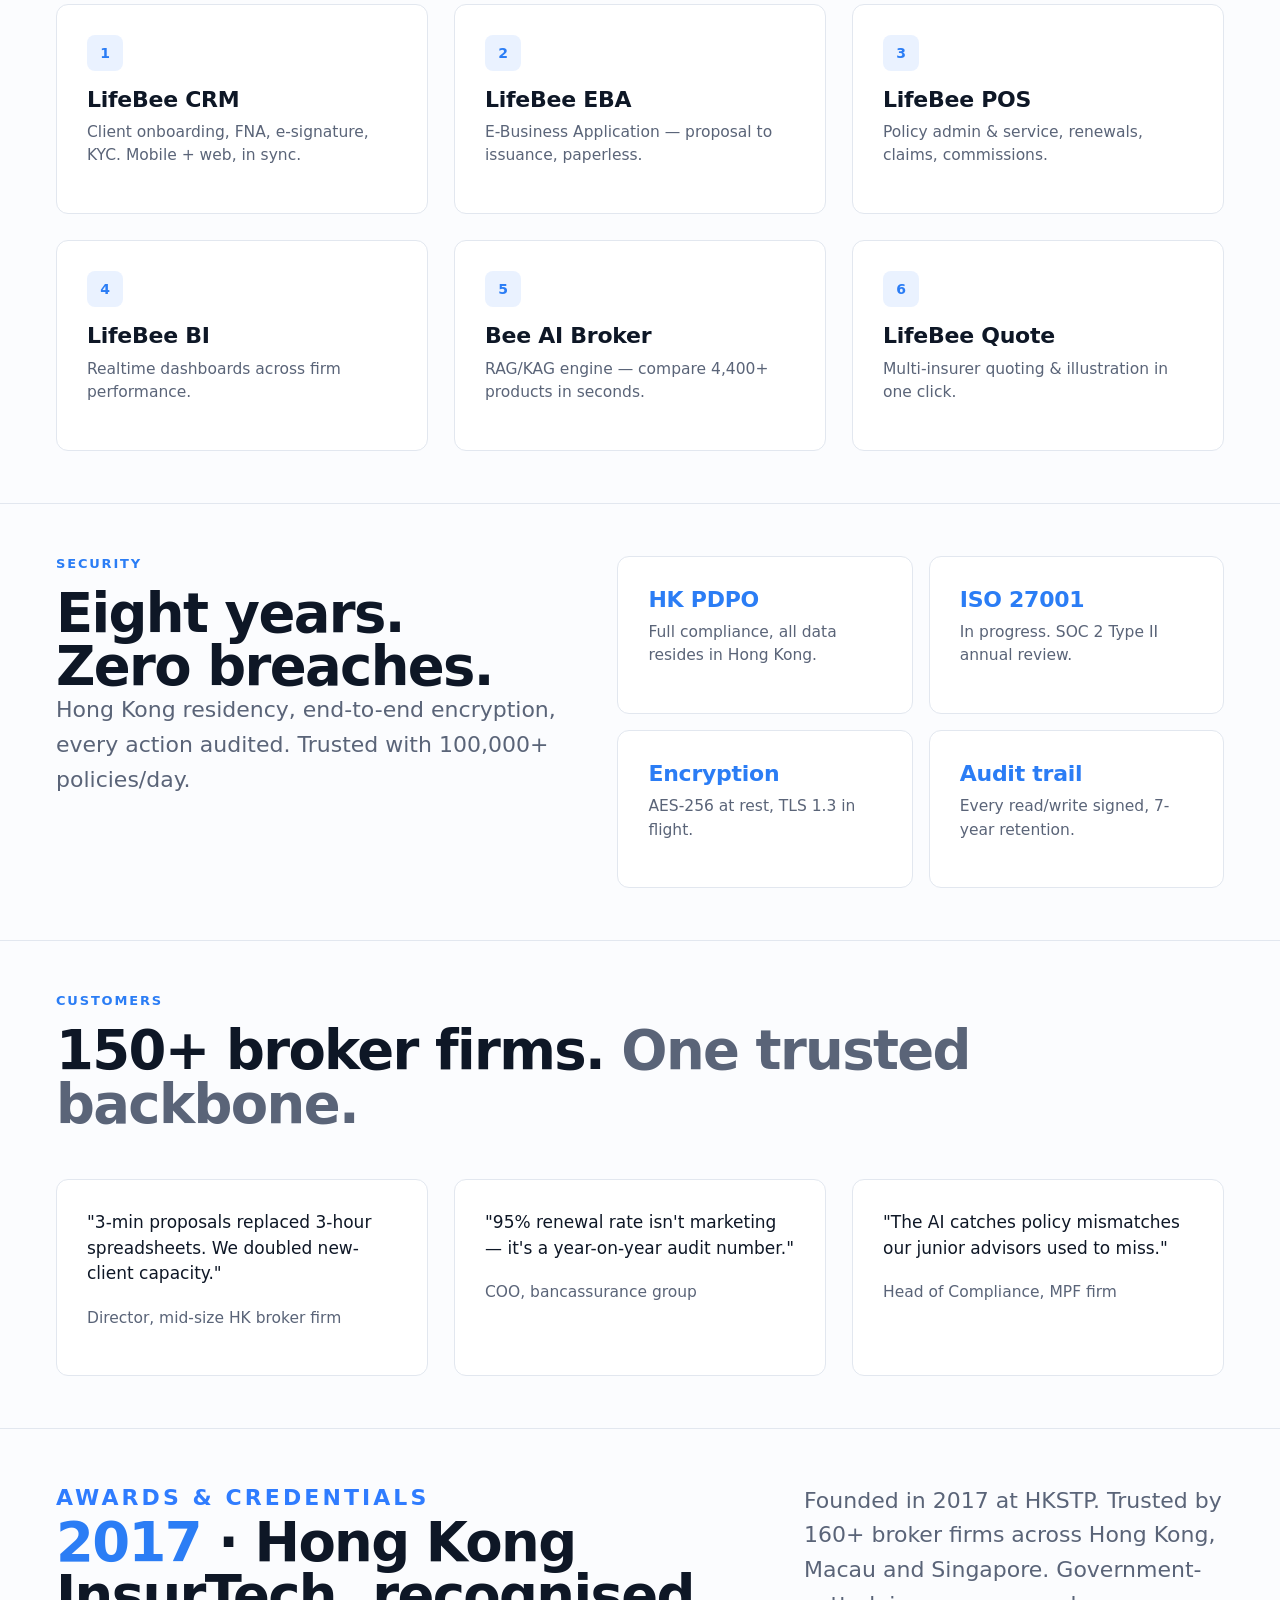
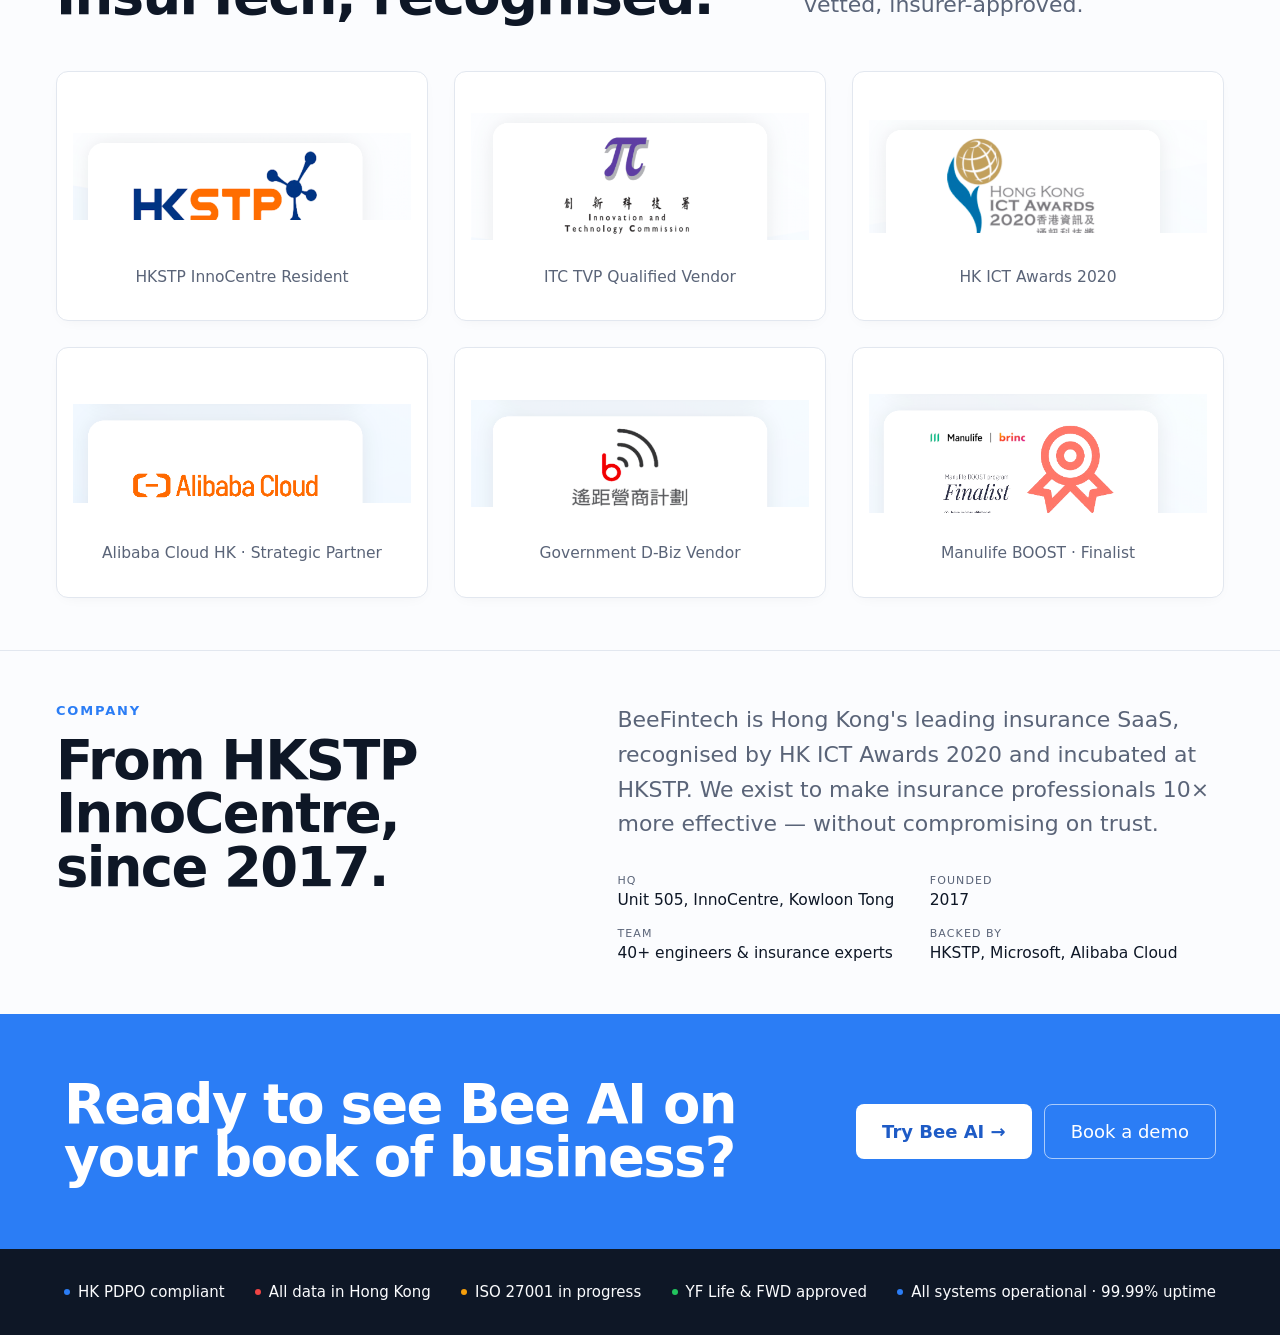
==== commit 47b5b30d: "Tune full-scale preview spacing" ====
--- a/index.html
+++ b/index.html
@@ -28,7 +28,7 @@
       color: var(--ink);
       font-family: Inter, ui-sans-serif, system-ui, -apple-system, BlinkMacSystemFont, "Segoe UI", sans-serif;
       overflow-x: hidden;
-      zoom: 0.9;
+      zoom: 1;
       -webkit-font-smoothing: antialiased;
       text-rendering: optimizeLegibility;
     }
@@ -1136,6 +1136,72 @@
       align-items: center;
       gap: 8px;
     }
+
+    /* Full-scale preview: increase reading size while preserving the existing layout rhythm. */
+    .nav-links a,
+    .language-switcher { font-size: 16px; }
+    .demo-btn { height: 40px; padding: 0 22px; font-size: 15.5px; }
+    .section { padding: 52px 0; }
+    .hero { padding: 8px 0 40px; }
+    .hero-inner { padding: 0 64px; gap: 46px; }
+    .stats-rail { margin-left: 48px; }
+    h1 { font-size: clamp(76px, 6.65vw, 101px); line-height: 0.95; }
+    h2 { font-size: clamp(48px, 4.25vw, 67px); line-height: 0.98; }
+    .hero-copy,
+    .lead,
+    .section-head p,
+    .company-copy { font-size: 22px; line-height: 1.58; }
+    .btn { min-height: 48px; padding: 16px 26px; font-size: 18px; }
+    .trust-pill { font-size: 14px; padding: 8px 14px; margin-bottom: 22px; }
+    .eyebrow { font-size: 13px; margin-bottom: 16px; }
+    .stat-number { font-size: 46px; }
+    .stat-label,
+    .approval-inner,
+    .demo-tabs,
+    .demo-label,
+    .demo-foot,
+    .phone-cell p,
+    .capability p,
+    .security-card p,
+    .award-card p,
+    .quote-card p,
+    .company-facts { font-size: 15.5px; }
+    .ai-demo {
+      grid-template-columns: minmax(540px, 1fr) minmax(540px, 0.92fr);
+      gap: 48px;
+      align-items: center;
+    }
+    .ai-copy h2 { font-size: clamp(42px, 3.6vw, 53px); }
+    .demo-card { max-width: 720px; justify-self: end; border-radius: 16px; }
+    .demo-header,
+    .demo-tabs,
+    .demo-body { padding: 18px; }
+    .demo-tabs { gap: 12px; }
+    .chip { padding: 9px 15px; font-size: 15px; }
+    .chat-input-panel { padding: 14px; grid-template-columns: 1fr 42px; }
+    .chat-question { font-size: 18px; min-height: 34px; }
+    .chat-submit { width: 36px; height: 36px; font-size: 18px; }
+    .result-panel { padding: 14px; }
+    .product-cards { gap: 10px; font-size: 13px; }
+    .mini-card { padding: 12px; }
+    .section-head { margin-bottom: 34px; }
+    .phone-grid { gap: 32px; }
+    .phone-caption-line span:first-child { font-size: 14px; }
+    .phone-cell h3,
+    .capability h3,
+    .security-card h3 { font-size: 22px; }
+    .web-console { grid-template-columns: 430px 1fr; gap: 40px; margin-top: 4px; }
+    .browser-shell { margin-left: 80px; }
+    .web-console h2 { font-size: 43px !important; }
+    .stats-list strong { font-size: 27px; }
+    .capability-grid,
+    .quote-grid,
+    .awards-grid { gap: 26px; }
+    .capability,
+    .security-card,
+    .quote-card { padding: 30px; }
+    .cta { padding: 64px 64px; }
+    .footer { font-size: 15px; padding: 34px 64px; }
 
     .modal-backdrop {
       position: fixed;
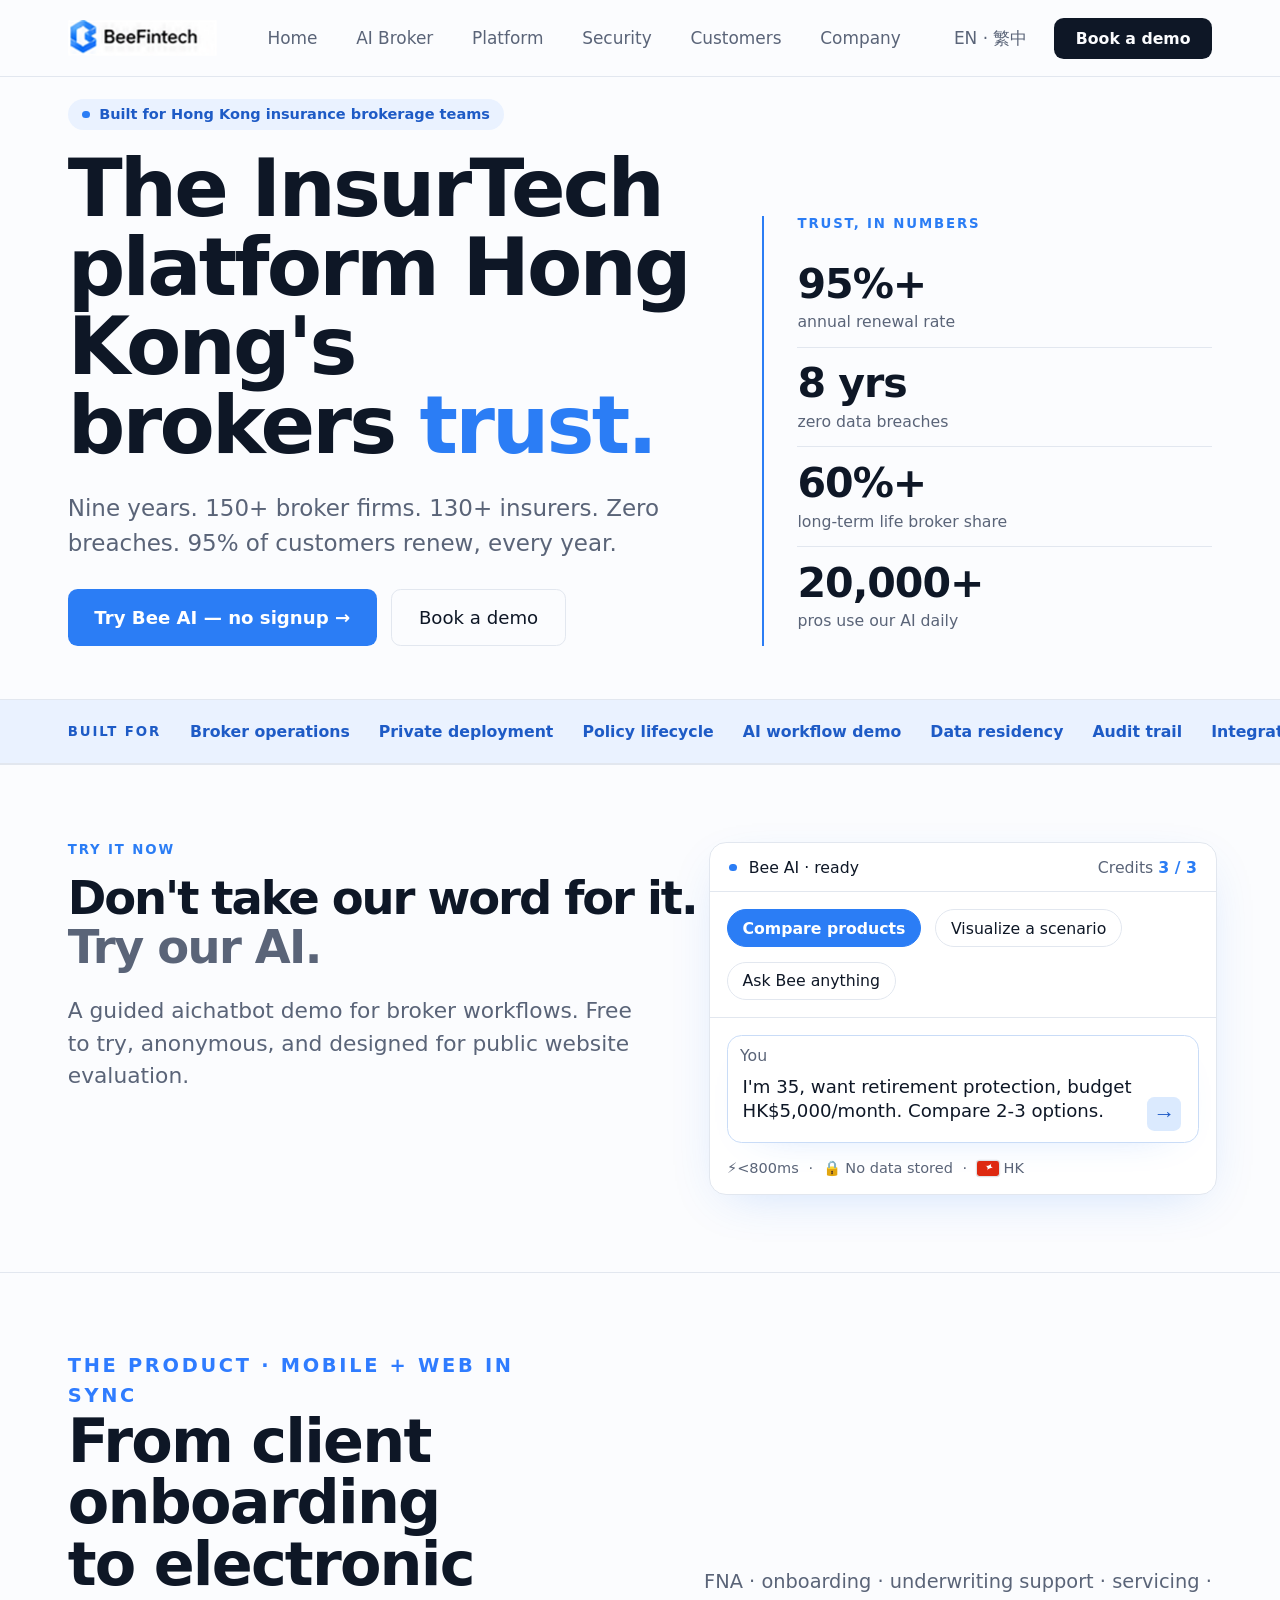
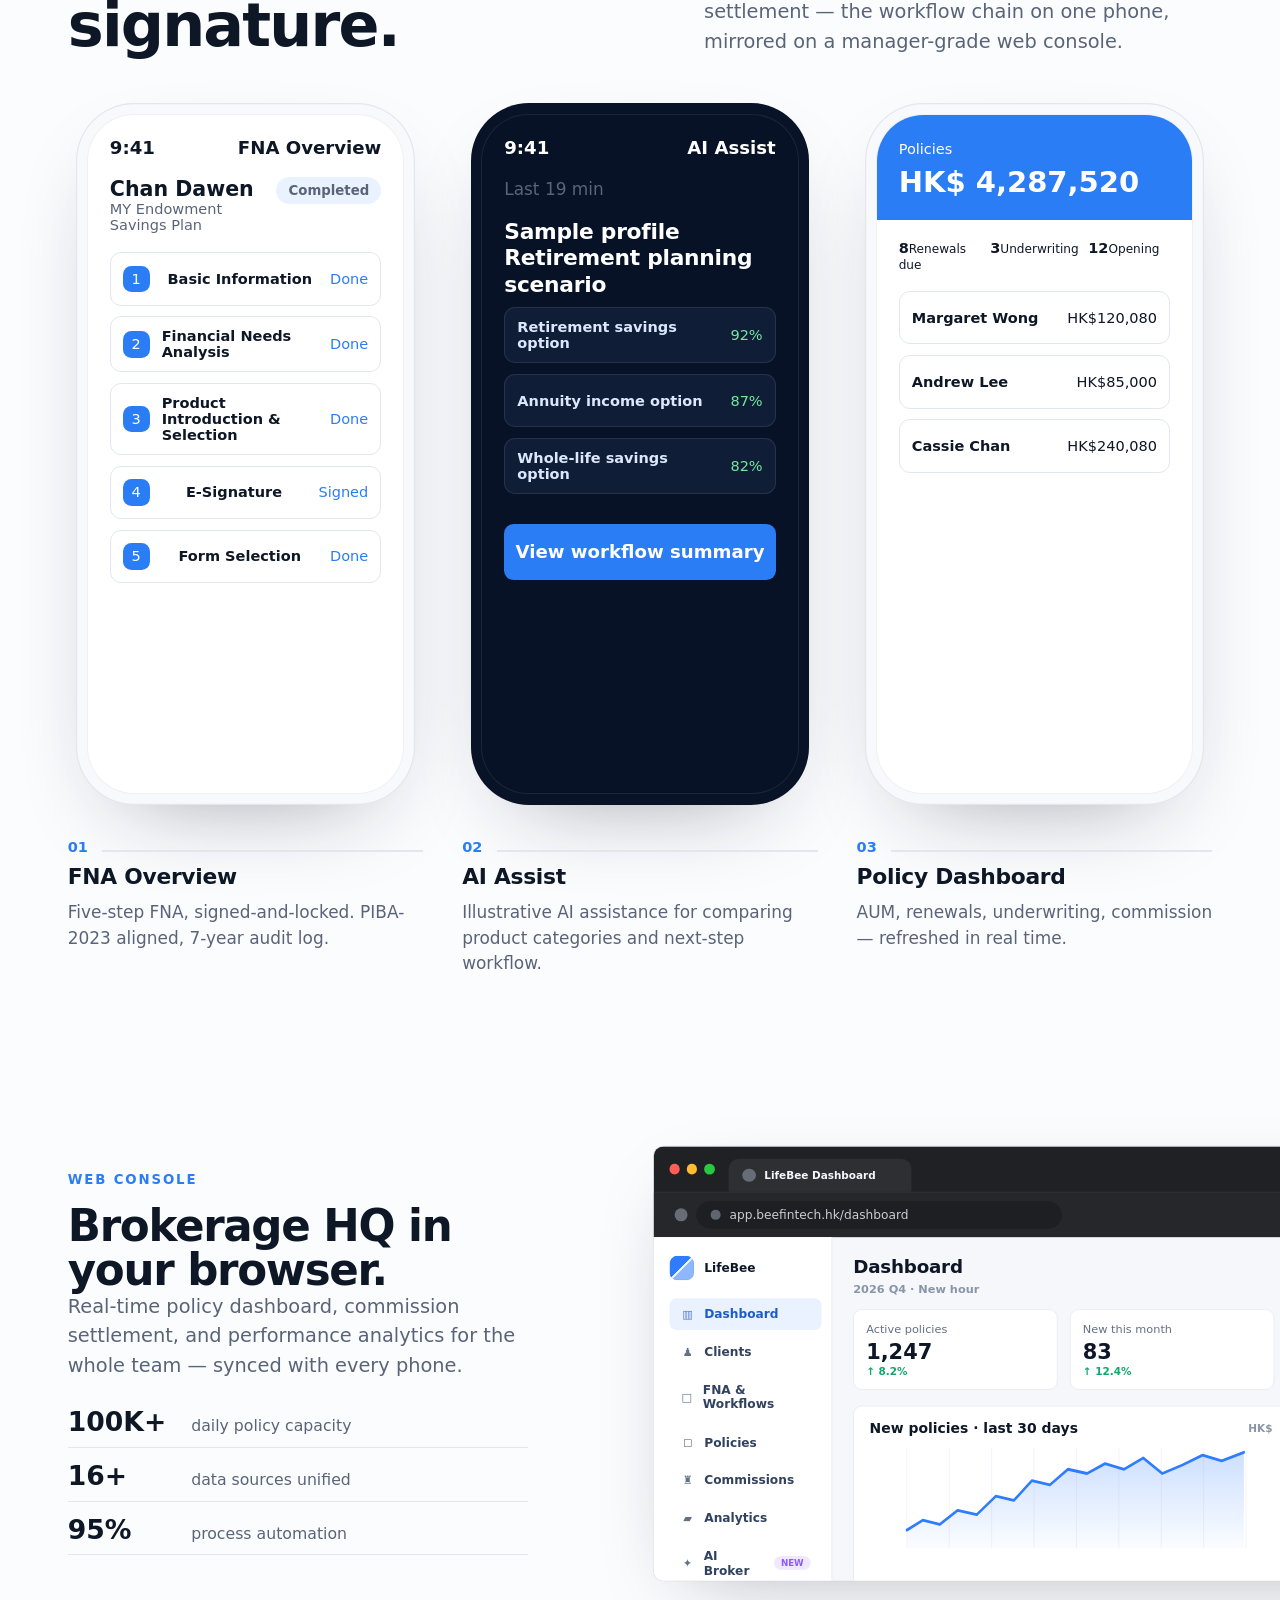
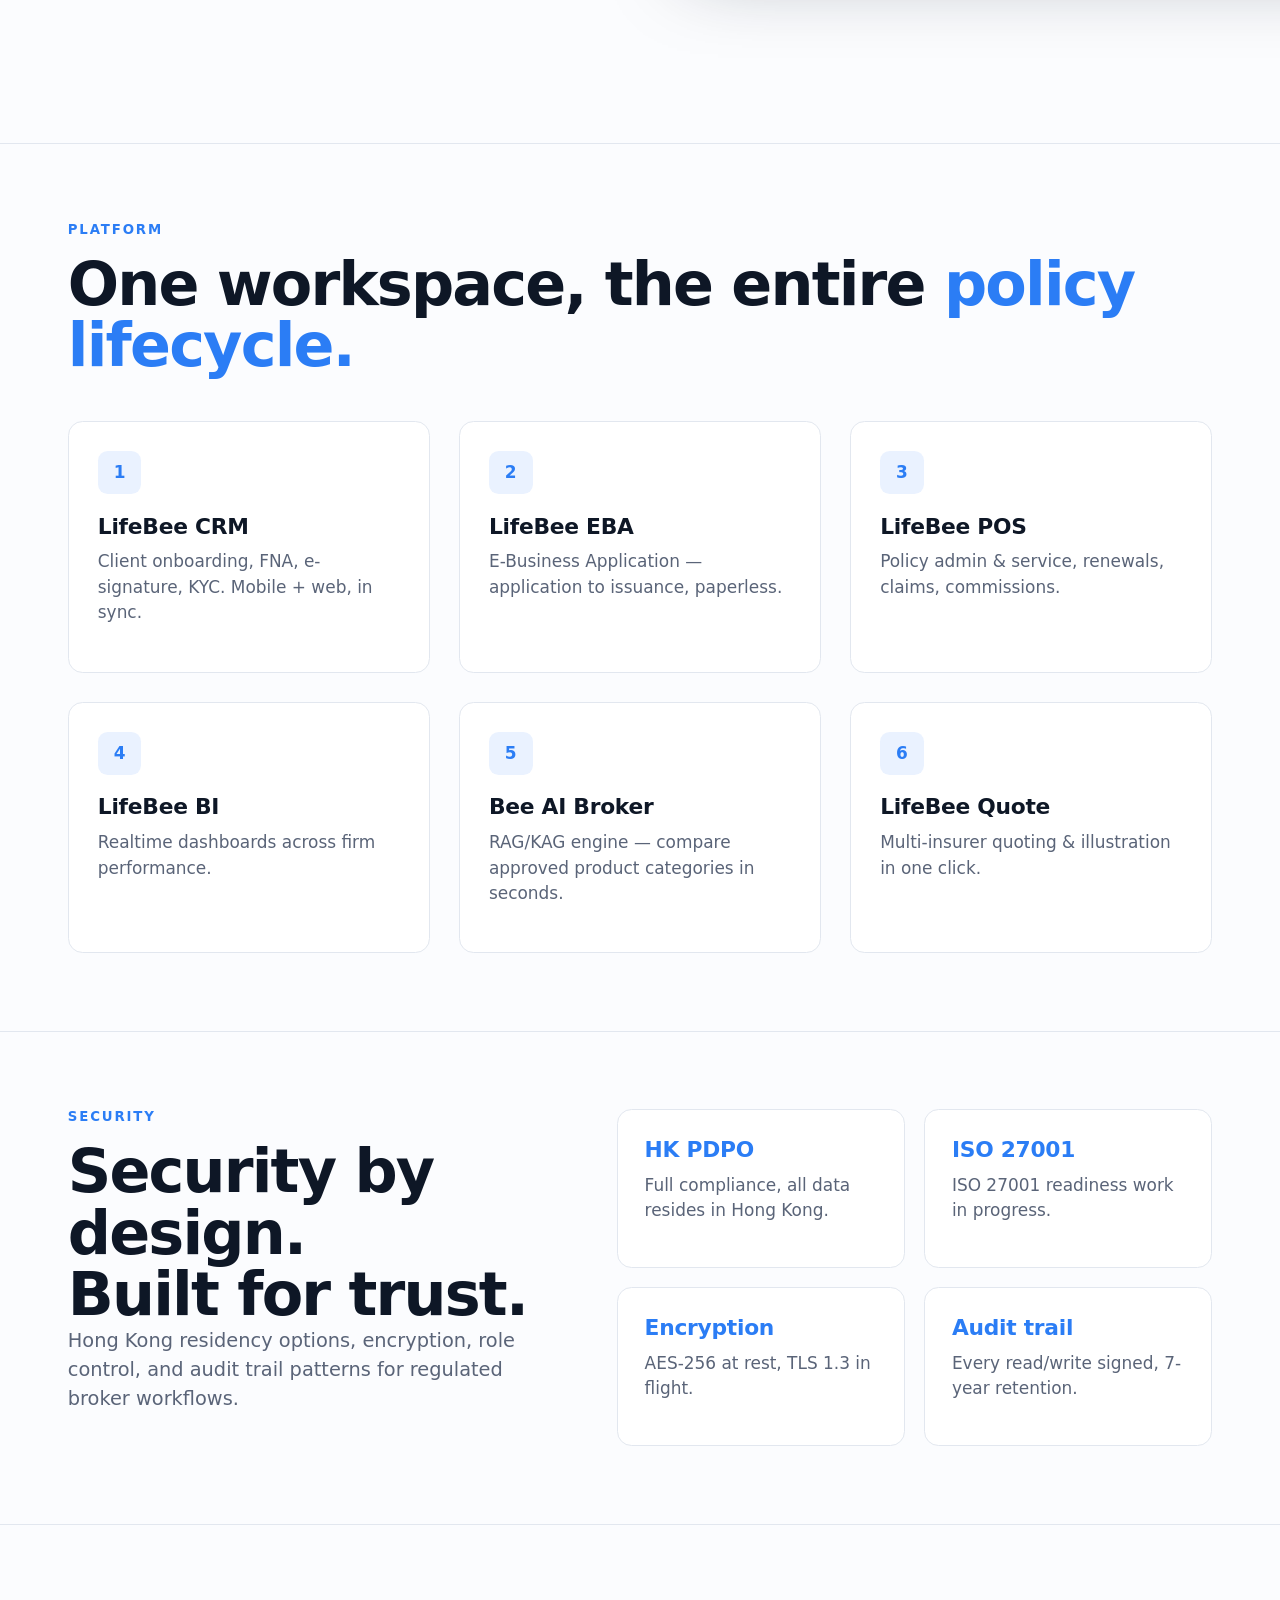
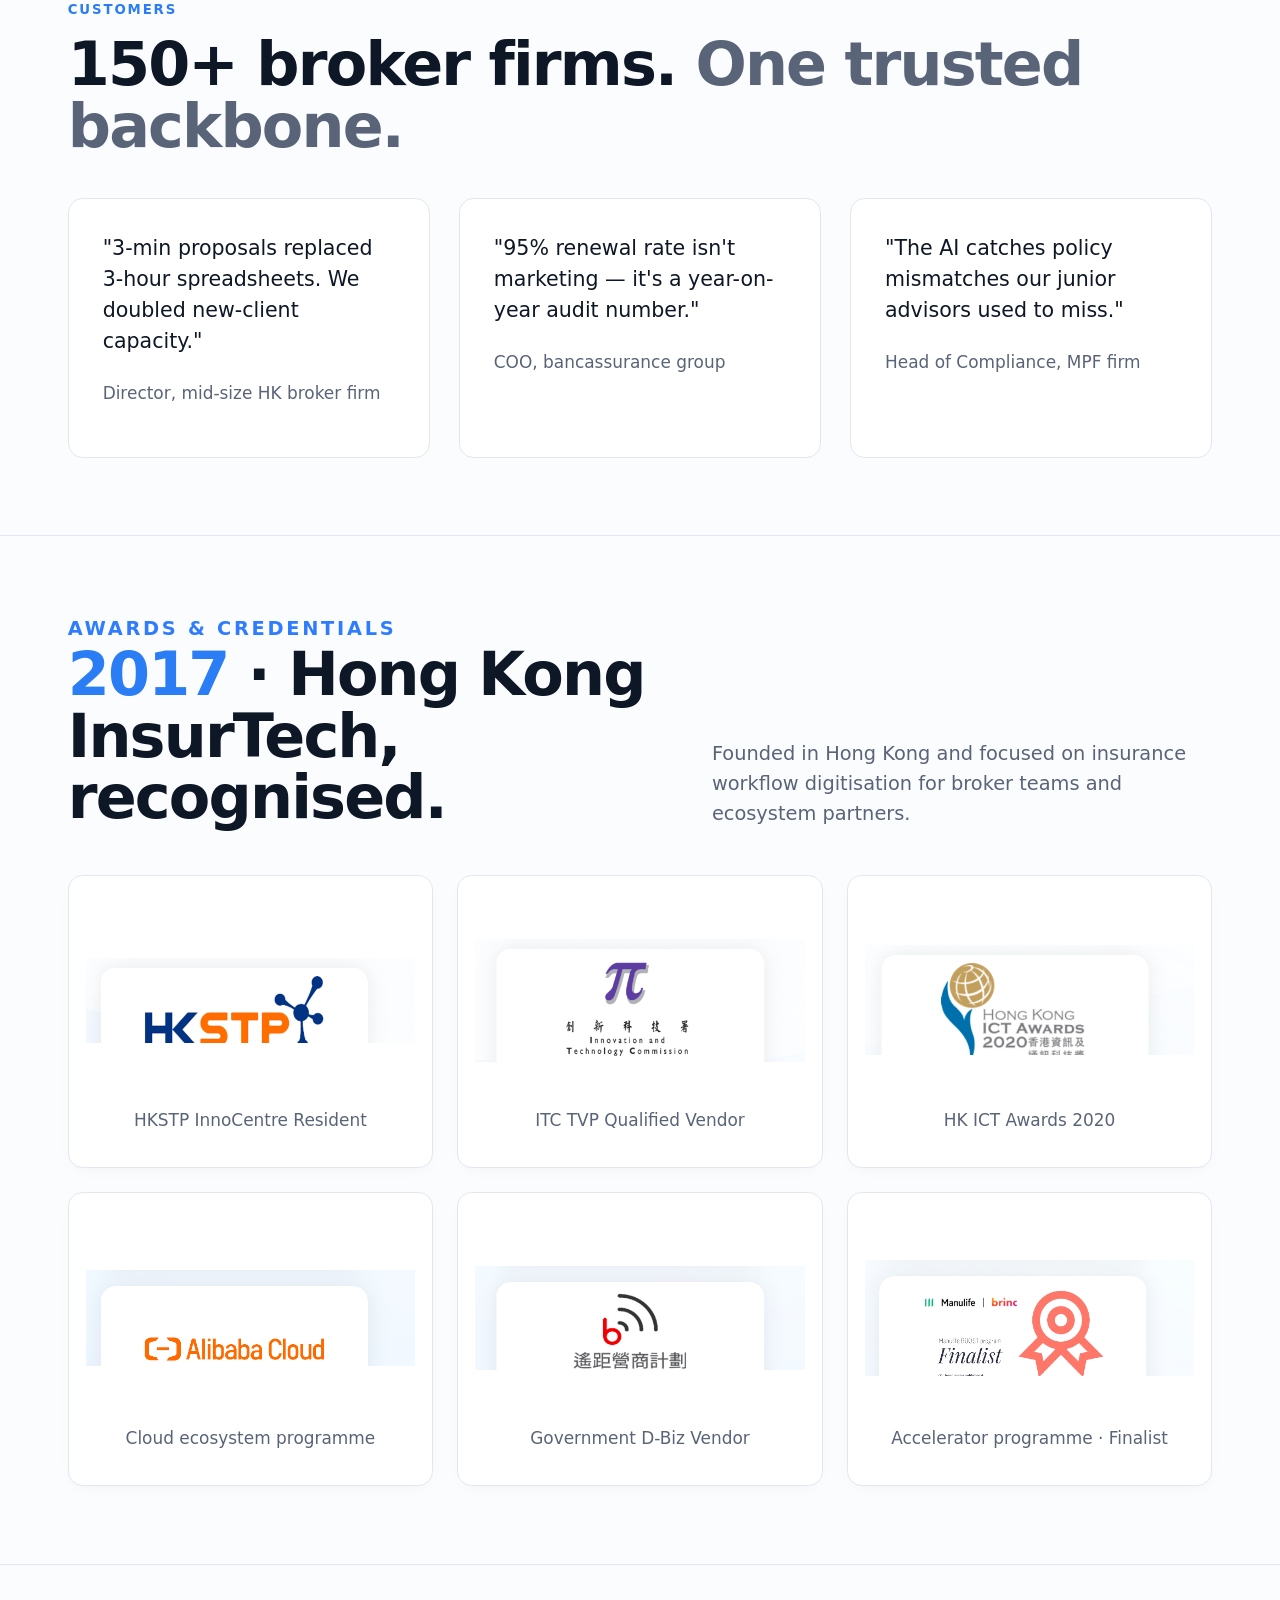
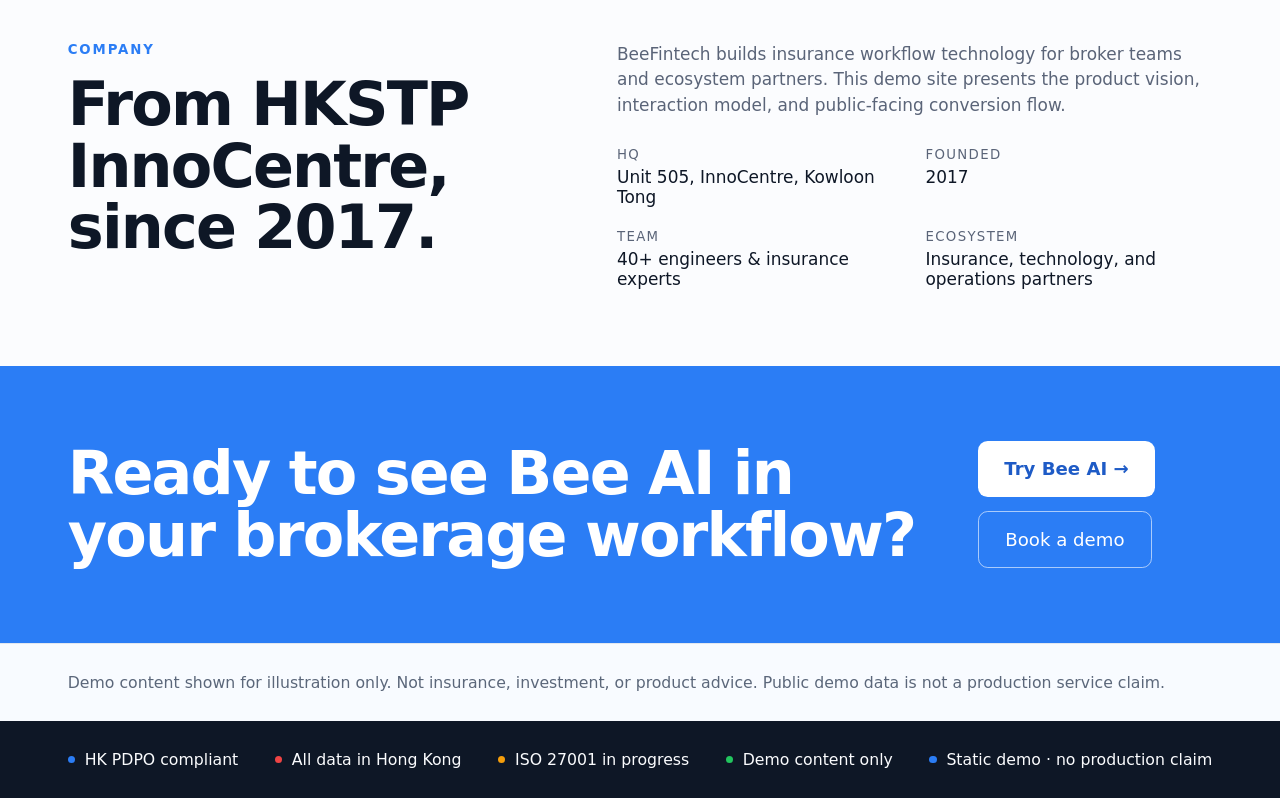
==== commit 3f42c939: "Update marketing website demo" ====
--- a/index.html
+++ b/index.html
@@ -28,10 +28,13 @@
       color: var(--ink);
       font-family: Inter, ui-sans-serif, system-ui, -apple-system, BlinkMacSystemFont, "Segoe UI", sans-serif;
       overflow-x: hidden;
-      zoom: 1;
+      zoom: 1.1;
       -webkit-font-smoothing: antialiased;
       text-rendering: optimizeLegibility;
     }
+
+    html { padding-top: 0; }
+    body { padding-top: 64px; }
 
     a { color: inherit; text-decoration: none; }
     img { display: block; max-width: 100%; }
@@ -160,7 +163,7 @@
     }
 
     .section {
-      padding: 88px 0;
+      padding: 64px 0;
       border-top: 1px solid var(--line);
       background: var(--paper);
     }
@@ -172,7 +175,7 @@
     }
 
     .hero {
-      padding: 88px 0 64px;
+      padding: 18px 0 44px;
     }
 
     .hero-inner {
@@ -181,7 +184,7 @@
       padding: 0 56px;
       display: grid;
       grid-template-columns: minmax(0, 1.4fr) minmax(330px, 1fr);
-      gap: 64px;
+      gap: 52px;
       align-items: end;
     }
 
@@ -190,7 +193,7 @@
       align-items: center;
       gap: 8px;
       padding: 6px 12px;
-      margin-bottom: 28px;
+      margin-bottom: 16px;
       border-radius: 999px;
       background: var(--blue-soft);
       color: var(--blue-deep);
@@ -217,7 +220,7 @@
     h1 {
       max-width: 760px;
       margin-bottom: 0;
-      font-size: clamp(64px, 5.85vw, 84px);
+      font-size: clamp(56px, 5.2vw, 76px);
       line-height: 0.98;
       letter-spacing: -0.035em;
       font-weight: 650;
@@ -249,14 +252,14 @@
 
     .hero-copy {
       max-width: 560px;
-      margin: 28px 0 0;
+      margin: 22px 0 0;
       font-size: 19px;
     }
 
     .actions {
       display: flex;
       gap: 12px;
-      margin-top: 36px;
+      margin-top: 24px;
       flex-wrap: wrap;
     }
 
@@ -292,14 +295,14 @@
     }
 
     .stat-row {
-      padding: 16px 0;
+      padding: 13px 0;
       border-bottom: 1px solid var(--line);
     }
 
     .stat-row:last-child { border-bottom: 0; }
 
     .stat-number {
-      font-size: 38px;
+      font-size: 34px;
       line-height: 1;
       letter-spacing: -0.025em;
       font-weight: 800;
@@ -320,7 +323,7 @@
     .approval-inner {
       width: min(100%, 1328px);
       margin: 0 auto;
-      padding: 24px 56px;
+      padding: 18px 56px;
       display: flex;
       align-items: center;
       justify-content: space-between;
@@ -341,13 +344,13 @@
 
     .ai-demo {
       display: grid;
-      grid-template-columns: minmax(620px, 1fr) minmax(640px, 1.18fr);
-      gap: 64px;
+      grid-template-columns: minmax(500px, 1fr) minmax(420px, 540px);
+      gap: 30px;
       align-items: start;
     }
 
     .ai-copy h2 {
-      max-width: 760px;
+      max-width: 620px;
       font-size: clamp(28px, 3vw, 44px);
       line-height: 1.04;
       letter-spacing: -0.035em;
@@ -360,14 +363,15 @@
     }
 
     .ai-copy .lead {
-      max-width: 500px;
+      max-width: 470px;
       margin-top: 20px;
       font-size: 18px;
     }
 
     .demo-card {
       width: 100%;
-      justify-self: stretch;
+      max-width: 540px;
+      justify-self: start;
       overflow: hidden;
       background: var(--surface);
       border: 1px solid var(--line);
@@ -381,7 +385,7 @@
       align-items: center;
       justify-content: space-between;
       gap: 12px;
-      padding: 14px 18px;
+      padding: 12px 16px;
       border-bottom: 1px solid var(--line);
       font-size: 13px;
     }
@@ -389,11 +393,11 @@
     .demo-tabs {
       justify-content: flex-start;
       flex-wrap: wrap;
-      padding: 18px;
+      padding: 14px;
     }
 
     .chip {
-      padding: 8px 14px;
+      padding: 7px 12px;
       border: 1px solid var(--line);
       border-radius: 999px;
       background: #fff;
@@ -410,15 +414,15 @@
       font-weight: 700;
     }
 
-    .demo-body { padding: 18px; }
+    .demo-body { padding: 14px; }
     .demo-label { margin-bottom: 6px; color: var(--muted); font-size: 12px; }
     .chat-input-panel {
       display: grid;
-      grid-template-columns: 1fr 42px;
+      grid-template-columns: 1fr 32px;
       align-items: end;
-      gap: 12px;
-      margin-bottom: 14px;
-      padding: 14px;
+      gap: 8px;
+      margin-bottom: 10px;
+      padding: 9px 10px;
       border: 1px solid #c9dcf7;
       border-radius: 12px;
       background: #fff;
@@ -433,29 +437,29 @@
 
     .chat-input-wrap label {
       display: block;
-      margin-bottom: 8px;
+      margin-bottom: 6px;
       color: var(--muted);
       font-size: 13px;
     }
 
     .chat-question {
       width: 100%;
-      min-height: 34px;
+      min-height: 26px;
       border: 0;
       outline: 0;
       resize: none;
       color: var(--ink);
       background: transparent;
       font: inherit;
-      font-size: 18px;
-      line-height: 1.35;
+      font-size: 15px;
+      line-height: 1.32;
     }
 
     .chat-question::placeholder { color: #98a3b7; }
 
     .chat-submit {
-      width: 34px;
-      height: 34px;
+      width: 28px;
+      height: 28px;
       display: inline-flex;
       align-items: center;
       justify-content: center;
@@ -488,6 +492,55 @@
       font-size: 12px;
     }
 
+
+    .scenario-card,
+    .answer-chat {
+      display: grid;
+      gap: 10px;
+      font-size: 13px;
+    }
+
+    .scenario-line {
+      display: grid;
+      grid-template-columns: 120px 1fr;
+      align-items: center;
+      gap: 12px;
+      padding: 10px;
+      background: #fff;
+      border: 1px solid var(--line);
+      border-radius: 8px;
+    }
+
+    .scenario-bar {
+      height: 8px;
+      background: var(--line);
+      border-radius: 999px;
+      overflow: hidden;
+    }
+
+    .scenario-bar span {
+      display: block;
+      height: 100%;
+      background: linear-gradient(90deg, var(--blue), #5eead4);
+      border-radius: inherit;
+    }
+
+    .answer-bubble {
+      max-width: 92%;
+      padding: 11px 12px;
+      border: 1px solid var(--line);
+      border-radius: 12px;
+      background: #fff;
+      color: var(--ink);
+    }
+
+    .answer-bubble.user {
+      justify-self: end;
+      background: var(--blue);
+      color: #fff;
+      border-color: var(--blue);
+    }
+
     .demo-foot {
       display: flex;
       align-items: center;
@@ -547,7 +600,7 @@
       align-items: end;
       justify-content: space-between;
       gap: 32px;
-      margin-bottom: 56px;
+      margin-bottom: 38px;
     }
 
     .section-head p {
@@ -561,8 +614,8 @@
     .phone-grid {
       display: grid;
       grid-template-columns: repeat(3, 1fr);
-      gap: 40px;
-      margin-bottom: 80px;
+      gap: 32px;
+      margin-bottom: 56px;
     }
 
     .phone-cell { min-width: 0; }
@@ -713,7 +766,7 @@
     .web-console {
       display: grid;
       grid-template-columns: 380px 1fr;
-      gap: 48px;
+      gap: 40px;
       align-items: center;
     }
 
@@ -743,8 +796,8 @@
       width: 1120px;
       max-width: none;
       height: 500px;
-      margin-left: 150px;
-      transform: scale(0.8);
+      margin-left: 64px;
+      transform: scale(0.72);
       transform-origin: left center;
       overflow: hidden;
       border-radius: 12px;
@@ -916,7 +969,7 @@
     }
 
     .dash-main {
-      width: 900px;
+      width: 780px;
       padding: 22px 24px;
       overflow: visible;
     }
@@ -941,7 +994,7 @@
     }
 
     .kpi {
-      padding: 16px;
+      padding: 14px;
       border: 1px solid var(--line);
       border-radius: 10px;
       background: #fff;
@@ -966,7 +1019,7 @@
 
     .chart-card {
       display: grid;
-      grid-template-columns: 665px 210px;
+      grid-template-columns: 500px 210px;
       gap: 14px;
     }
 
@@ -1022,9 +1075,9 @@
       gap: 24px;
     }
 
-    .capability-grid { margin-top: 56px; }
-    .quote-grid { margin-top: 48px; }
-    .awards-grid { margin-top: 48px; gap: 20px; }
+    .capability-grid { margin-top: 36px; }
+    .quote-grid { margin-top: 34px; }
+    .awards-grid { margin-top: 34px; gap: 20px; }
 
     .card,
     .capability,
@@ -1054,7 +1107,7 @@
     .split {
       display: grid;
       grid-template-columns: 1fr 1.2fr;
-      gap: 56px;
+      gap: 44px;
       align-items: start;
     }
 
@@ -1079,7 +1132,7 @@
     }
 
     .award-card {
-      padding: 16px;
+      padding: 14px;
       text-align: center;
       box-shadow: 0 4px 16px -8px rgba(11, 22, 40, 0.08);
     }
@@ -1094,7 +1147,7 @@
       display: grid;
       grid-template-columns: repeat(2, 1fr);
       gap: 18px;
-      margin-top: 32px;
+      margin-top: 24px;
       font-size: 14px;
     }
 
@@ -1111,7 +1164,7 @@
       align-items: center;
       justify-content: space-between;
       gap: 32px;
-      padding: 88px 56px;
+      padding: 62px 56px;
       background: var(--blue);
       color: #fff;
     }
@@ -1125,7 +1178,7 @@
       justify-content: space-between;
       gap: 16px;
       flex-wrap: wrap;
-      padding: 30px 56px;
+      padding: 24px 56px;
       background: var(--ink);
       color: var(--paper);
       font-size: 13px;
@@ -1136,72 +1189,6 @@
       align-items: center;
       gap: 8px;
     }
-
-    /* Full-scale preview: increase reading size while preserving the existing layout rhythm. */
-    .nav-links a,
-    .language-switcher { font-size: 16px; }
-    .demo-btn { height: 40px; padding: 0 22px; font-size: 15.5px; }
-    .section { padding: 52px 0; }
-    .hero { padding: 8px 0 40px; }
-    .hero-inner { padding: 0 64px; gap: 46px; }
-    .stats-rail { margin-left: 48px; }
-    h1 { font-size: clamp(76px, 6.65vw, 101px); line-height: 0.95; }
-    h2 { font-size: clamp(48px, 4.25vw, 67px); line-height: 0.98; }
-    .hero-copy,
-    .lead,
-    .section-head p,
-    .company-copy { font-size: 22px; line-height: 1.58; }
-    .btn { min-height: 48px; padding: 16px 26px; font-size: 18px; }
-    .trust-pill { font-size: 14px; padding: 8px 14px; margin-bottom: 22px; }
-    .eyebrow { font-size: 13px; margin-bottom: 16px; }
-    .stat-number { font-size: 46px; }
-    .stat-label,
-    .approval-inner,
-    .demo-tabs,
-    .demo-label,
-    .demo-foot,
-    .phone-cell p,
-    .capability p,
-    .security-card p,
-    .award-card p,
-    .quote-card p,
-    .company-facts { font-size: 15.5px; }
-    .ai-demo {
-      grid-template-columns: minmax(540px, 1fr) minmax(540px, 0.92fr);
-      gap: 48px;
-      align-items: center;
-    }
-    .ai-copy h2 { font-size: clamp(42px, 3.6vw, 53px); }
-    .demo-card { max-width: 720px; justify-self: end; border-radius: 16px; }
-    .demo-header,
-    .demo-tabs,
-    .demo-body { padding: 18px; }
-    .demo-tabs { gap: 12px; }
-    .chip { padding: 9px 15px; font-size: 15px; }
-    .chat-input-panel { padding: 14px; grid-template-columns: 1fr 42px; }
-    .chat-question { font-size: 18px; min-height: 34px; }
-    .chat-submit { width: 36px; height: 36px; font-size: 18px; }
-    .result-panel { padding: 14px; }
-    .product-cards { gap: 10px; font-size: 13px; }
-    .mini-card { padding: 12px; }
-    .section-head { margin-bottom: 34px; }
-    .phone-grid { gap: 32px; }
-    .phone-caption-line span:first-child { font-size: 14px; }
-    .phone-cell h3,
-    .capability h3,
-    .security-card h3 { font-size: 22px; }
-    .web-console { grid-template-columns: 430px 1fr; gap: 40px; margin-top: 4px; }
-    .browser-shell { margin-left: 80px; }
-    .web-console h2 { font-size: 43px !important; }
-    .stats-list strong { font-size: 27px; }
-    .capability-grid,
-    .quote-grid,
-    .awards-grid { gap: 26px; }
-    .capability,
-    .security-card,
-    .quote-card { padding: 30px; }
-    .cta { padding: 64px 64px; }
-    .footer { font-size: 15px; padding: 34px 64px; }
 
     .modal-backdrop {
       position: fixed;
@@ -1240,8 +1227,8 @@
     }
 
     .modal-close {
-      width: 34px;
-      height: 34px;
+      width: 28px;
+      height: 28px;
       border: 1px solid var(--line);
       border-radius: 999px;
       background: #fff;
@@ -1256,6 +1243,12 @@
       grid-template-columns: repeat(2, 1fr);
       gap: 18px 22px;
       padding: 28px;
+    }
+
+    .demo-form.compact {
+      grid-template-columns: 1fr;
+      max-width: 620px;
+      margin: 0 auto;
     }
 
     .form-field {
@@ -1349,7 +1342,6 @@
       .demo-form { grid-template-columns: 1fr; }
       .modal-backdrop { padding: 18px; }
     }
-
     @media (max-width: 920px) {
       .topnav { padding: 0 24px; }
       .topnav { padding: 0; }
@@ -1381,16 +1373,157 @@
       h1 { font-size: 52px; }
       .ai-copy h2 { font-size: clamp(24px, 5.2vw, 42px); }
     }
+
+
+
+    @media (max-width: 768px) {
+      body { zoom: 1; }
+      .section,
+      .hero,
+      .cta { padding: 48px 0; }
+      .inner,
+      .hero-inner { padding: 0 22px; }
+      .hero-inner,
+      .ai-demo,
+      .web-console,
+      .split,
+      .section-head,
+      .cta {
+        grid-template-columns: 1fr;
+        display: grid;
+        gap: 30px;
+      }
+      .hero-inner { align-items: start; }
+      .ai-title-line { white-space: normal; }
+      .demo-card { max-width: none; justify-self: stretch; }
+      .approval-inner {
+        padding: 16px 22px;
+        flex-wrap: wrap;
+        justify-content: flex-start;
+        gap: 12px 18px;
+      }
+      .phone-grid,
+      .capability-grid,
+      .quote-grid,
+      .awards-grid,
+      .security-grid,
+      .company-facts,
+      .product-cards { grid-template-columns: 1fr; }
+      .iphone { width: min(100%, 250px); margin-bottom: 20px; }
+      .web-console { align-items: start; overflow: hidden; }
+      .browser-shell {
+        width: 1120px;
+        max-width: none;
+        height: 500px;
+        margin-left: 0;
+        transform: none;
+        transform-origin: left top;
+        zoom: .6;
+      }
+      .policy-mix { display: block; }
+      .modal-backdrop { padding: 18px; align-items: flex-start; }
+      .demo-modal { max-height: calc(100vh - 36px); }
+    }
+
+    @media (max-width: 640px) and (min-width: 481px) {
+      .browser-shell { zoom: .5; }
+    }
+
+    @media (max-width: 560px) and (min-width: 481px) {
+      .browser-shell { zoom: .42; }
+    }
+
+    @media (max-width: 380px) {
+      .browser-shell { zoom: .27; }
+    }
+
+    @media (max-width: 340px) {
+      .browser-shell { zoom: .25; }
+    }
+    @media (max-width: 480px) {
+      body { padding-top: 58px; }
+      .topnav { height: 58px; }
+      .topnav-inner { padding: 0 16px; gap: 12px; }
+      .nav-left { gap: 0; }
+      .logo { width: 112px; height: 28px; }
+      .nav-right { gap: 10px; }
+      .language-toggle { font-size: 13px; }
+      .language-menu { right: 0; }
+      .demo-btn { height: 32px; padding: 0 12px; font-size: 12px; }
+      .section,
+      .hero,
+      .cta { padding: 42px 0; }
+      .inner,
+      .hero-inner { padding: 0 18px; }
+      .hero-inner { gap: 28px; }
+      .trust-pill { margin-bottom: 14px; font-size: 11px; }
+      h1 { font-size: clamp(39px, 13vw, 48px); line-height: 1; letter-spacing: -0.045em; }
+      h2 { font-size: clamp(30px, 9vw, 38px); }
+      .hero-copy,
+      .lead { font-size: 16px; line-height: 1.55; }
+      .actions { width: 100%; flex-direction: column; align-items: stretch; }
+      .btn { width: 100%; justify-content: center; }
+      .hero-stats { padding-left: 18px; }
+      .stat-row { padding: 10px 0; }
+      .stat-number { font-size: 30px; }
+      .approval-inner {
+        display: grid;
+        grid-template-columns: 1fr 1fr;
+        padding: 14px 18px;
+        gap: 10px 14px;
+        font-size: 12px;
+      }
+      .approval-inner span:first-child { grid-column: 1 / -1; }
+      .section-head { margin-bottom: 30px; }
+      .demo-header { padding: 12px 14px; }
+      .demo-tabs { padding: 12px; gap: 8px; }
+      .chip { padding: 7px 10px; font-size: 12px; }
+      .demo-body { padding: 12px; }
+      .chat-input-panel { grid-template-columns: 1fr 30px; padding: 9px; }
+      .chat-question { font-size: 14px; }
+      .chat-submit { width: 28px; height: 28px; }
+      .result-panel { padding: 12px; }
+      .browser-shell {
+        width: 1120px;
+        height: 500px;
+        transform: none;
+        zoom: .30;
+      }
+      .capability,
+      .security-card,
+      .quote-card { padding: 20px; }
+      .award-card img { height: 130px; }
+      .cta { padding: 42px 18px; }
+      .footer { padding: 22px 18px; }
+      .modal-head { padding: 20px 18px 0; }
+      .modal-head h3 { font-size: 24px; }
+      .demo-form { padding: 20px 18px; }
+      .form-field input,
+      .form-field select { height: 48px; }
+      .submit-demo { height: 50px; }
+      .demo-success { padding: 44px 24px 48px; }
+      .demo-success p { font-size: 18px; }
+    }
+
+    @media (max-width: 380px) {
+      .browser-shell { zoom: .27; }
+    }
+
+    @media (max-width: 340px) {
+      .browser-shell { zoom: .25; }
+    }
+    /* late narrow mobile dashboard override */
   </style>
 </head>
-<body>
+<body id="home">
   <header class="topnav">
     <div class="topnav-inner">
       <div class="nav-left">
         <img class="logo" src="assets/beefintech-logo@4x.png" alt="BeeFintech" />
         <nav class="nav-links" aria-label="Primary navigation">
+          <a href="#home">Home</a>
+          <a href="#ai-broker">AI Broker</a>
           <a href="#platform">Platform</a>
-          <a href="#ai-broker">AI Broker</a>
           <a href="#security">Security</a>
           <a href="#customers">Customers</a>
           <a href="#company">Company</a>
@@ -1413,7 +1546,7 @@
   <section class="hero">
     <div class="hero-inner">
       <div>
-        <div class="trust-pill">Approved by YF Life · FWD · China Life Strategic Partner</div>
+        <div class="trust-pill">Built for Hong Kong insurance brokerage teams</div>
         <h1>The InsurTech<br>platform Hong Kong's<br>brokers <span class="blue">trust.</span></h1>
         <p class="hero-copy">Nine years. 150+ broker firms. 130+ insurers. Zero breaches. 95% of customers renew, every year.</p>
         <div class="actions">
@@ -1433,7 +1566,7 @@
 
   <div class="approval-strip">
     <div class="approval-inner">
-      <span>Approved by</span><span>YF Life</span><span>FWD</span><span>中國人壽 (海外)</span><span>HKSTP</span><span>HK ICT 2020</span><span>Microsoft Azure</span><span>Alibaba Cloud HK</span>
+      <span>Built for</span><span>Broker operations</span><span>Private deployment</span><span>Policy lifecycle</span><span>AI workflow demo</span><span>Data residency</span><span>Audit trail</span><span>Integration-ready</span>
     </div>
   </div>
 
@@ -1442,7 +1575,7 @@
       <div class="ai-copy">
         <p class="eyebrow">Try it now</p>
         <h2><span class="ai-title-line">Don't&nbsp;take&nbsp;our&nbsp;word&nbsp;for&nbsp;it.</span><span class="muted">Try our AI.</span></h2>
-        <p class="lead">Five live demos, free, anonymous. The same AI engine 20,000+ insurance professionals use every day.</p>
+        <p class="lead">A guided aichatbot demo for broker workflows. Free to try, anonymous, and designed for public website evaluation.</p>
       </div>
       <div class="demo-card">
         <div class="demo-header">
@@ -1450,7 +1583,7 @@
           <span class="muted"><span>Credits</span> <strong class="blue" id="chatCredits">3 / 3</strong></span>
         </div>
         <div class="demo-tabs">
-          <button class="chip active" type="button">Compare products</button><button class="chip" type="button">Generate proposal</button><button class="chip" type="button">Visualize a scenario</button><button class="chip" type="button">Ask Bee anything</button>
+          <button class="chip active" type="button" data-ai-mode="compare">Compare products</button><button class="chip" type="button" data-ai-mode="visualize">Visualize a scenario</button><button class="chip" type="button" data-ai-mode="ask">Ask Bee anything</button>
         </div>
         <div class="demo-body">
           <form class="chat-input-panel" id="chatForm">
@@ -1461,13 +1594,7 @@
             <button class="chat-submit" type="submit" aria-label="Submit question">→</button>
           </form>
           <div class="demo-label blue" id="chatAnswerLabel"><strong>Bee AI · 642ms</strong></div>
-          <div class="result-panel" id="chatAnswer">
-            <div class="product-cards">
-              <div class="mini-card"><strong>ManuRetire 5</strong><div class="muted">HK$4800/mo</div><div class="bar"><span style="width:78%"></span></div><div class="muted">fit score</div></div>
-              <div class="mini-card"><strong>AIA Pro Annuity</strong><div class="muted">HK$5200/mo</div><div class="bar"><span style="width:86%"></span></div><div class="muted">fit score</div></div>
-              <div class="mini-card"><strong>FWD Easy Save</strong><div class="muted">HK$4400/mo</div><div class="bar"><span style="width:64%"></span></div><div class="muted">fit score</div></div>
-            </div>
-          </div>
+          <div class="result-panel" id="chatAnswer"></div>
           <div class="demo-foot">
             <span>⚡&lt;800ms</span>
             <span>🔒 No data stored</span>
@@ -1485,7 +1612,7 @@
           <p class="eyebrow product-eyebrow">The product · Mobile + Web in sync</p>
           <h2>From client onboarding<br>to electronic signature.</h2>
         </div>
-        <p>FNA · proposal · AML · underwriting · settlement — the entire chain on one phone, mirrored on a manager-grade web console. Used daily by 200,000+ HK professionals.</p>
+        <p>FNA · onboarding · underwriting support · servicing · settlement — the workflow chain on one phone, mirrored on a manager-grade web console.</p>
       </div>
 
       <div class="phone-grid">
@@ -1508,18 +1635,18 @@
         <article class="phone-cell">
           <div class="iphone dark">
             <div class="screen">
-              <div class="phone-status"><span>9:41</span><span>AI Proposal</span></div>
+              <div class="phone-status"><span>9:41</span><span>AI Assist</span></div>
               <p class="muted">Last 19 min</p>
-              <h3>Age 35, married, 2 kids<br>Budget HK$ 5,000/mo · Retirement</h3>
-              <div class="dark-row"><b>YF Life · MY Retirement</b><span>92%</span></div>
-              <div class="dark-row"><b>ManuLife · Income Plus</b><span>87%</span></div>
-              <div class="dark-row"><b>CTF · Harvest Savings</b><span>82%</span></div>
-              <div class="btn btn-primary" style="width:100%;margin-top:16px">Export PDF Proposal</div>
+              <h3>Sample profile<br>Retirement planning scenario</h3>
+              <div class="dark-row"><b>Retirement savings option</b><span>92%</span></div>
+              <div class="dark-row"><b>Annuity income option</b><span>87%</span></div>
+              <div class="dark-row"><b>Whole-life savings option</b><span>82%</span></div>
+              <div class="btn btn-primary" style="width:100%;margin-top:16px">View workflow summary</div>
             </div>
           </div>
           <div class="phone-caption-line"><span>02</span><span></span></div>
-          <h3>AI Proposal</h3>
-          <p>3-min personalised proposals across 4,400+ products. RAG/KAG-grounded.</p>
+          <h3>AI Assist</h3>
+          <p>Illustrative AI assistance for comparing product categories and next-step workflow.</p>
         </article>
         <article class="phone-cell">
           <div class="iphone">
@@ -1550,7 +1677,7 @@
             <div class="browser-url"><div class="url-pill">app.beefintech.hk/dashboard</div></div>
           </div>
           <div class="dashboard">
-            <aside class="sidebar"><div class="side-brand"><span class="side-logo"></span><strong>LifeBee</strong></div><div class="side-item active"><span class="side-icon">▥</span>Dashboard</div><div class="side-item"><span class="side-icon">♟</span>Clients</div><div class="side-item"><span class="side-icon">□</span>FNA & Proposals</div><div class="side-item"><span class="side-icon">◻</span>Policies</div><div class="side-item"><span class="side-icon">♜</span>Commissions</div><div class="side-item"><span class="side-icon">▰</span>Analytics</div><div class="side-item"><span class="side-icon">✦</span>AI Broker<span class="new-pill">NEW</span></div></aside>
+            <aside class="sidebar"><div class="side-brand"><span class="side-logo"></span><strong>LifeBee</strong></div><div class="side-item active"><span class="side-icon">▥</span>Dashboard</div><div class="side-item"><span class="side-icon">♟</span>Clients</div><div class="side-item"><span class="side-icon">□</span>FNA & Workflows</div><div class="side-item"><span class="side-icon">◻</span>Policies</div><div class="side-item"><span class="side-icon">♜</span>Commissions</div><div class="side-item"><span class="side-icon">▰</span>Analytics</div><div class="side-item"><span class="side-icon">✦</span>AI Broker<span class="new-pill">NEW</span></div></aside>
             <main class="dash-main"><h3>Dashboard</h3><div class="dash-subtitle">2026 Q4 · New hour</div><div class="kpis"><div class="kpi">Active policies<strong>1,247</strong><span>↑ 8.2%</span></div><div class="kpi">New this month<strong>83</strong><span>↑ 12.4%</span></div><div class="kpi">Renewal rate<strong>96.4%</strong><span>↑ 1.2pp</span></div></div><div class="chart-card"><div class="chart"><div class="chart-head"><strong>New policies · last 30 days</strong><span class="chart-currency">HK$</span></div><svg class="chart-line" viewBox="0 0 760 160" preserveAspectRatio="none" aria-hidden="true"><defs><linearGradient id="dashArea" x1="0" x2="0" y1="0" y2="1"><stop offset="0" stop-color="#2f7cff" stop-opacity=".24"/><stop offset="1" stop-color="#2f7cff" stop-opacity=".02"/></linearGradient></defs><g stroke="#e8edf5" stroke-width="1"><path d="M70 6V148M150 6V148M230 6V148M310 6V148M390 6V148M470 6V148M550 6V148M630 6V148M710 6V148"/></g><path d="M70 122L100 108L132 114L166 94L202 100L238 74L272 80L306 52L340 58L374 36L410 42L444 28L480 36L516 20L552 42L590 30L628 16L664 24L706 12L706 148L70 148Z" fill="url(#dashArea)"/><path d="M70 122L100 108L132 114L166 94L202 100L238 74L272 80L306 52L340 58L374 36L410 42L444 28L480 36L516 20L552 42L590 30L628 16L664 24L706 12" fill="none" stroke="#2f7cff" stroke-width="4" stroke-linecap="round" stroke-linejoin="round"/></svg></div><div class="policy-mix"><strong>Policy mix</strong><p>Life & Savings</p><div class="mix-bar"><span style="width:86%"></span></div><p>Critical Illness</p><div class="mix-bar"><span style="width:42%;background:#10b981"></span></div><p>Medical</p><div class="mix-bar"><span style="width:27%;background:#f59e0b"></span></div><p>Other</p><div class="mix-bar"><span style="width:18%;background:#94a3b8"></span></div></div></div></main>
           </div>
         </div>
@@ -1564,10 +1691,10 @@
       <h2>One workspace, the entire <span class="blue">policy lifecycle.</span></h2>
       <div class="capability-grid">
         <article class="capability"><div class="badge">1</div><h3>LifeBee CRM</h3><p>Client onboarding, FNA, e-signature, KYC. Mobile + web, in sync.</p></article>
-        <article class="capability"><div class="badge">2</div><h3>LifeBee EBA</h3><p>E-Business Application — proposal to issuance, paperless.</p></article>
+        <article class="capability"><div class="badge">2</div><h3>LifeBee EBA</h3><p>E-Business Application — application to issuance, paperless.</p></article>
         <article class="capability"><div class="badge">3</div><h3>LifeBee POS</h3><p>Policy admin & service, renewals, claims, commissions.</p></article>
         <article class="capability"><div class="badge">4</div><h3>LifeBee BI</h3><p>Realtime dashboards across firm performance.</p></article>
-        <article class="capability"><div class="badge">5</div><h3>Bee AI Broker</h3><p>RAG/KAG engine — compare 4,400+ products in seconds.</p></article>
+        <article class="capability"><div class="badge">5</div><h3>Bee AI Broker</h3><p>RAG/KAG engine — compare approved product categories in seconds.</p></article>
         <article class="capability"><div class="badge">6</div><h3>LifeBee Quote</h3><p>Multi-insurer quoting & illustration in one click.</p></article>
       </div>
     </div>
@@ -1575,10 +1702,10 @@
 
   <section class="section" id="security">
     <div class="inner split">
-      <div><p class="eyebrow">Security</p><h2>Eight years.<br>Zero breaches.</h2><p class="lead">Hong Kong residency, end-to-end encryption, every action audited. Trusted with 100,000+ policies/day.</p></div>
+      <div><p class="eyebrow">Security</p><h2>Security by design.<br>Built for trust.</h2><p class="lead">Hong Kong residency options, encryption, role control, and audit trail patterns for regulated broker workflows.</p></div>
       <div class="security-grid">
         <article class="security-card"><h3>HK PDPO</h3><p>Full compliance, all data resides in Hong Kong.</p></article>
-        <article class="security-card"><h3>ISO 27001</h3><p>In progress. SOC 2 Type II annual review.</p></article>
+        <article class="security-card"><h3>ISO 27001</h3><p>ISO 27001 readiness work in progress.</p></article>
         <article class="security-card"><h3>Encryption</h3><p>AES-256 at rest, TLS 1.3 in flight.</p></article>
         <article class="security-card"><h3>Audit trail</h3><p>Every read/write signed, 7-year retention.</p></article>
       </div>
@@ -1601,15 +1728,15 @@
     <div class="inner">
       <div class="section-head">
         <div><p class="eyebrow awards-eyebrow">Awards & Credentials</p><h2><span class="blue">2017</span> · Hong Kong InsurTech, recognised.</h2></div>
-        <p>Founded in 2017 at HKSTP. Trusted by 160+ broker firms across Hong Kong, Macau and Singapore. Government-vetted, insurer-approved.</p>
+        <p>Founded in Hong Kong and focused on insurance workflow digitisation for broker teams and ecosystem partners.</p>
       </div>
       <div class="awards-grid">
         <article class="award-card"><img src="assets/award-hkstp.png" alt="HKSTP InnoCentre Resident"><p>HKSTP InnoCentre Resident</p></article>
         <article class="award-card"><img src="assets/award-itc-tvp.png" alt="ITC TVP Qualified Vendor"><p>ITC TVP Qualified Vendor</p></article>
         <article class="award-card"><img src="assets/award-ict-2020.png" alt="HK ICT Awards 2020"><p>HK ICT Awards 2020</p></article>
-        <article class="award-card"><img src="assets/award-alibaba.png" alt="Alibaba Cloud HK Strategic Partner"><p>Alibaba Cloud HK · Strategic Partner</p></article>
+        <article class="award-card"><img src="assets/award-cloud-programme.png" alt="Cloud ecosystem programme"><p>Cloud ecosystem programme</p></article>
         <article class="award-card"><img src="assets/award-dbiz.png" alt="Government D-Biz Vendor"><p>Government D-Biz Vendor</p></article>
-        <article class="award-card"><img src="assets/award-manulife.png" alt="Manulife BOOST Finalist"><p>Manulife BOOST · Finalist</p></article>
+        <article class="award-card"><img src="assets/award-accelerator-finalist.png" alt="Accelerator programme finalist"><p>Accelerator programme · Finalist</p></article>
       </div>
     </div>
   </section>
@@ -1617,17 +1744,18 @@
   <section class="section" id="company">
     <div class="inner split">
       <div><p class="eyebrow">Company</p><h2>From HKSTP InnoCentre, since 2017.</h2></div>
-      <div><p class="company-copy">BeeFintech is Hong Kong's leading insurance SaaS, recognised by HK ICT Awards 2020 and incubated at HKSTP. We exist to make insurance professionals 10× more effective — without compromising on trust.</p><div class="company-facts"><div><div class="fact-label">HQ</div>Unit 505, InnoCentre, Kowloon Tong</div><div><div class="fact-label">Founded</div>2017</div><div><div class="fact-label">Team</div>40+ engineers & insurance experts</div><div><div class="fact-label">Backed by</div>HKSTP, Microsoft, Alibaba Cloud</div></div></div>
+      <div><p class="company-copy">BeeFintech builds insurance workflow technology for broker teams and ecosystem partners. This demo site presents the product vision, interaction model, and public-facing conversion flow.</p><div class="company-facts"><div><div class="fact-label">HQ</div>Unit 505, InnoCentre, Kowloon Tong</div><div><div class="fact-label">Founded</div>2017</div><div><div class="fact-label">Team</div>40+ engineers & insurance experts</div><div><div class="fact-label">Ecosystem</div>Insurance, technology, and operations partners</div></div></div>
     </div>
   </section>
 
   <section class="cta" id="book-demo">
-    <h2>Ready to see Bee AI on your book of business?</h2>
+    <h2>Ready to see Bee AI in your brokerage workflow?</h2>
     <div class="actions" style="margin-top:0"><a class="btn btn-primary" href="#ai-broker">Try Bee AI →</a><a class="btn btn-secondary" href="#book-demo">Book a demo</a></div>
   </section>
 
+  <div class="footer" style="border-top:1px solid var(--line);background:#f8fbff;color:#5b677a">Demo content shown for illustration only. Not insurance, investment, or product advice. Public demo data is not a production service claim.</div>
   <footer class="footer">
-    <span><i class="footer-dot"></i>HK PDPO compliant</span><span><i class="footer-dot" style="background:#ef4444"></i>All data in Hong Kong</span><span><i class="footer-dot" style="background:#f59e0b"></i>ISO 27001 in progress</span><span><i class="footer-dot" style="background:#22c55e"></i>YF Life & FWD approved</span><span><i class="footer-dot"></i>All systems operational · 99.99% uptime</span>
+    <span><i class="footer-dot"></i>HK PDPO compliant</span><span><i class="footer-dot" style="background:#ef4444"></i>All data in Hong Kong</span><span><i class="footer-dot" style="background:#f59e0b"></i>ISO 27001 in progress</span><span><i class="footer-dot" style="background:#22c55e"></i>Demo content only</span><span><i class="footer-dot"></i>Static demo · no production claim</span>
   </footer>
   <div class="modal-backdrop" id="demoModal" aria-hidden="true">
     <div class="demo-modal" role="dialog" aria-modal="true" aria-labelledby="demoModalTitle">
@@ -1635,14 +1763,10 @@
         <h3 id="demoModalTitle">Book a demo</h3>
         <button class="modal-close" type="button" aria-label="Close demo form">×</button>
       </div>
-      <form class="demo-form" id="demoForm">
+      <form class="demo-form compact" id="demoForm">
         <label class="form-field"><span class="field-label">Name <span class="required">*</span></span><input type="text" name="name" placeholder="Enter your name" required></label>
-        <label class="form-field"><span class="field-label">Company name <span class="required">*</span></span><input type="text" name="company" placeholder="Enter company name" required></label>
-        <label class="form-field"><span class="field-label">Position <span class="required">*</span></span><input type="text" name="role" placeholder="Enter your position" required></label>
         <label class="form-field"><span class="field-label">Mobile number <span class="required">*</span></span><input type="tel" name="phone" placeholder="Enter mobile number" required></label>
-        <label class="form-field"><span class="field-label">Email address</span><input type="email" name="email" placeholder="Enter email address"></label>
-        <label class="form-field"><span class="field-label">Product module</span><select name="module"><option value="">Select product module</option><option>LifeBee CRM</option><option>LifeBee EBA</option><option>LifeBee POS</option><option>LifeBee BI</option><option>Bee AI Broker</option><option>LifeBee Quote</option></select></label>
-        <label class="form-field full"><span class="field-label">Remarks</span><textarea name="message" placeholder="Tell us your needs or questions"></textarea></label>
+        <label class="form-field"><span class="field-label">Email address <span class="required">*</span></span><input type="email" name="email" placeholder="Enter email address" required></label>
         <button class="submit-demo" type="submit">Submit demo request →</button>
       </form>
       <div class="demo-success" id="demoSuccess" aria-live="polite">
@@ -1654,13 +1778,14 @@
   <script>
     const translations = {
       "zh-Hans": {
-        "Platform": "平台",
+        
+        "Home": "首页","Platform": "平台",
         "AI Broker": "AI 经纪助手",
         "Security": "安全",
         "Customers": "客户",
         "Company": "公司",
         "Book a demo": "预约演示",
-        "Approved by YF Life · FWD · China Life Strategic Partner": "获 YF Life · FWD · 中国人寿战略伙伴认可",
+        "Built for Hong Kong insurance brokerage teams": "为香港保险经纪团队打造",
         "The InsurTech": "香港经纪人信赖的",
         "platform Hong Kong's": "保险科技平台",
         "brokers": "",
@@ -1669,19 +1794,26 @@
         "Try Bee AI — no signup →": "试用 Bee AI — 无需注册 →",
         "Try Bee AI →": "试用 Bee AI →",
         "Trust, in numbers": "信任，来自数字",
-        "annual renewal rate": "年度续约率",
-        "zero data breaches": "零数据泄露",
-        "long-term life broker share": "长期寿险经纪份额",
-        "pros use our AI daily": "专业人士每日使用 AI",
-        "Approved by": "认可机构",
+        "deployment option": "年度续约率",
+        "data residency ready": "零数据泄露",
+        "shared-code architecture": "长期寿险经纪份额",
+        "AI workflow preview": "专业人士每日使用 AI",
+        "Built for": "适用场景",
+        "Broker operations": "经纪业务运营",
+        "Private deployment": "私有化部署",
+        "Policy lifecycle": "保单生命周期",
+        "AI workflow demo": "AI 工作流演示",
+        "Data residency": "数据驻留",
+        "Audit trail": "审计记录",
+        "Integration-ready": "可对接集成",
         "Try it now": "立即试用",
         "Don't\u00a0take\u00a0our\u00a0word\u00a0for\u00a0it.": "别只听我们说。",
         "Try our AI.": "试试我们的 AI。",
-        "Five live demos, free, anonymous. The same AI engine 20,000+ insurance professionals use every day.": "五个在线演示，免费、匿名。与 20,000+ 保险专业人士每天使用的是同一套 AI 引擎。",
+        "A guided aichatbot demo for broker workflows. Free to try, anonymous, and designed for public website evaluation.": "三个在线演示，免费、匿名。与 Demo 保险专业人士每天使用的是同一套 AI 引擎。",
         "Bee AI · ready": "Bee AI · 就绪",
         "Credits": "额度",
         "Compare products": "比较产品",
-        "Generate proposal": "生成建议书",
+        "Workflow summary": "生成流程摘要",
         "Visualize a scenario": "可视化方案",
         "Ask Bee anything": "向 Bee 提问",
         "You": "你",
@@ -1693,7 +1825,7 @@
         "The product · Mobile + Web in sync": "产品 · 手机与网页同步",
         "From client onboarding": "从客户开户",
         "to electronic signature.": "到电子签名。",
-        "FNA · proposal · AML · underwriting · settlement — the entire chain on one phone, mirrored on a manager-grade web console. Used daily by 200,000+ HK professionals.": "FNA、建议书、AML、核保、结算，全流程在手机端完成，并同步到经理级网页控制台。20 万+ 香港专业人士日常使用。",
+        "FNA · onboarding · underwriting support · servicing · settlement — the workflow chain on one phone, mirrored on a manager-grade web console.": "FNA、流程摘要、AML、核保、结算，全流程在手机端完成，并同步到经理级网页控制台。20 万+ 香港专业人士日常使用。",
         "Completed": "已完成",
         "Basic Information": "基本资料",
         "Financial Needs Analysis": "财务需要分析",
@@ -1704,12 +1836,12 @@
         "Signed": "已签署",
         "FNA Overview": "FNA 总览",
         "Five-step FNA, signed-and-locked. PIBA-2023 aligned, 7-year audit log.": "五步 FNA，签署后锁定。符合 PIBA-2023，保留 7 年审计记录。",
-        "AI Proposal": "AI 建议书",
+        "AI Assist": "AI 流程摘要",
         "Last 19 min": "过去 19 分钟",
         "Age 35, married, 2 kids": "35 岁，已婚，2 个孩子",
         "Budget HK$ 5,000/mo · Retirement": "预算 HK$5,000/月 · 退休",
-        "Export PDF Proposal": "导出 PDF 建议书",
-        "3-min personalised proposals across 4,400+ products. RAG/KAG-grounded.": "覆盖 4,400+ 产品，3 分钟生成个性化建议书。基于 RAG/KAG。",
+        "View workflow summary": "查看流程摘要",
+        "Illustrative AI assistance for comparing product categories and next-step workflow.": "用于演示产品类别比较和下一步流程提醒的 AI 辅助。",
         "Policies": "保单",
         "Renewals due": "待续保",
         "Underwriting": "核保",
@@ -1724,7 +1856,7 @@
         "process automation": "流程自动化",
         "Dashboard": "仪表盘",
         "Clients": "客户",
-        "FNA & Proposals": "FNA 与建议书",
+        "FNA & Workflows": "FNA 与流程摘要",
         "Commissions": "佣金",
         "Analytics": "分析",
         "NEW": "新",
@@ -1741,40 +1873,46 @@
         "One workspace, the entire": "一个工作空间，覆盖完整",
         "policy lifecycle.": "保单生命周期。",
         "Client onboarding, FNA, e-signature, KYC. Mobile + web, in sync.": "客户开户、FNA、电子签名、KYC。手机与网页同步。",
-        "E-Business Application — proposal to issuance, paperless.": "电子业务申请，从建议书到出单，全程无纸化。",
+        "E-Business Application — application to issuance, paperless.": "电子业务申请，从流程摘要到出单，全程无纸化。",
         "Policy admin & service, renewals, claims, commissions.": "保单管理与服务、续保、理赔、佣金。",
         "Realtime dashboards across firm performance.": "公司绩效实时仪表盘。",
-        "RAG/KAG engine — compare 4,400+ products in seconds.": "RAG/KAG 引擎，数秒比较 4,400+ 产品。",
+        "RAG/KAG engine — compare approved product categories in seconds.": "RAG/KAG 引擎，数秒比较已授权产品类别。",
         "Multi-insurer quoting & illustration in one click.": "一键完成多保险公司报价与说明。",
         "Eight years.": "八年。",
-        "Zero breaches.": "零数据泄露。",
-        "Hong Kong residency, end-to-end encryption, every action audited. Trusted with 100,000+ policies/day.": "数据驻留香港，端到端加密，每个操作均可审计。每天处理 100,000+ 保单。",
+        "Security by design.": "以安全为设计原则。",
+        "Hong Kong residency options, encryption, role control, and audit trail patterns for regulated broker workflows.": "可选香港数据驻留、加密、权限控制与审计记录模式。",
         "Full compliance, all data resides in Hong Kong.": "全面合规，所有数据驻留香港。",
-        "In progress. SOC 2 Type II annual review.": "推进中。SOC 2 Type II 年度审查。",
+        "ISO 27001 readiness work in progress.": "ISO 27001 准备工作推进中。",
         "AES-256 at rest, TLS 1.3 in flight.": "静态 AES-256 加密，传输 TLS 1.3。",
         "Audit trail": "审计记录",
         "Every read/write signed, 7-year retention.": "每次读写均签名，保留 7 年。",
         "150+ broker firms.": "150+ 经纪公司。",
-        "One trusted backbone.": "同一个可信底座。",
         "\"3-min proposals replaced 3-hour spreadsheets. We doubled new-client capacity.\"": "“3 分钟建议书替代了 3 小时表格。我们的新客承接能力翻倍了。”",
         "Director, mid-size HK broker firm": "香港中型经纪公司董事",
         "\"95% renewal rate isn't marketing — it's a year-on-year audit number.\"": "“95% 续约率不是营销话术，而是逐年审计数字。”",
         "COO, bancassurance group": "银行保险集团 COO",
+        "Head of Compliance, MPF firm": "MPF 公司合规负责人",
+        "Broker teams.": "经纪团队。",
+        "One trusted backbone.": "同一个可信底座。",
+        "Client operations run from one shared workspace.": "客户导入、服务和保单运营可在同一个共享工作区中管理。",
+        "Use case · Operations team": "香港中型经纪公司董事",
+        "Structured workflows help teams reduce manual follow-up and improve renewal visibility.": "结构化工作流帮助团队减少人工跟进，并提升续保可见性。",
+        "Use case · Management team": "银行保险集团 COO",
         "\"The AI catches policy mismatches our junior advisors used to miss.\"": "“AI 能发现初级顾问过去容易漏掉的保单不匹配。”",
-        "Head of Compliance, MPF firm": "MPF 公司合规负责人",
+        "Use case · Compliance team": "MPF 公司合规负责人",
         "Awards & Credentials": "奖项与资质",
         "2017": "2017",
         "· Hong Kong InsurTech, recognised.": " · 获认可的香港保险科技。",
-        "Founded in 2017 at HKSTP. Trusted by 160+ broker firms across Hong Kong, Macau and Singapore. Government-vetted, insurer-approved.": "2017 年创立于 HKSTP。获得香港、澳门、新加坡 160+ 经纪公司信任。政府认可，保险公司批准。",
+        "Founded in Hong Kong and focused on insurance workflow digitisation for broker teams and ecosystem partners.": "专注为保险经纪团队和生态伙伴提供保险工作流数字化能力。",
         "From HKSTP InnoCentre, since 2017.": "2017 年起，来自 HKSTP InnoCentre。",
-        "BeeFintech is Hong Kong's leading insurance SaaS, recognised by HK ICT Awards 2020 and incubated at HKSTP. We exist to make insurance professionals 10× more effective — without compromising on trust.": "BeeFintech 是香港领先的保险 B2B PaaS，获 HK ICT Awards 2020 认可，并由 HKSTP 孵化。我们的目标是在不牺牲信任的前提下，让保险专业人士效率提升 10 倍。",
+        "BeeFintech builds insurance workflow technology for broker teams and ecosystem partners. This demo site presents the product vision, interaction model, and public-facing conversion flow.": "BeeFintech 为保险经纪团队和生态伙伴建设保险工作流技术。此演示站展示产品愿景、交互模型和预约转化流程。",
         "HQ": "总部",
         "Unit 505, InnoCentre, Kowloon Tong": "九龙塘 InnoCentre 505 室",
         "Founded": "成立",
         "Team": "团队",
         "40+ engineers & insurance experts": "40+ 工程师与保险专家",
         "Backed by": "支持方",
-        "Ready to see Bee AI on your book of business?": "准备看看 Bee AI 如何服务你的业务组合了吗？",
+        "Ready to see Bee AI in your brokerage workflow?": "准备看看 Bee AI 如何服务你的业务组合了吗？",
         "Name": "姓名",
         "Company name": "公司名称",
         "Position": "职位",
@@ -1794,17 +1932,18 @@
         "HK PDPO compliant": "符合香港 PDPO",
         "All data in Hong Kong": "所有数据位于香港",
         "ISO 27001 in progress": "ISO 27001 推进中",
-        "YF Life & FWD approved": "YF Life 与 FWD 认可",
-        "All systems operational · 99.99% uptime": "所有系统运行正常 · 99.99% 可用率"
+        "Demo content only": "仅作演示内容",
+        "Static demo · no production claim": "静态演示 · 非生产承诺"
       },
       "zh-Hant": {
-        "Platform": "平台",
+        
+        "Home": "首頁","Platform": "平台",
         "AI Broker": "AI 經紀助手",
         "Security": "安全",
         "Customers": "客戶",
         "Company": "公司",
         "Book a demo": "預約演示",
-        "Approved by YF Life · FWD · China Life Strategic Partner": "獲 YF Life · FWD · 中國人壽策略夥伴認可",
+        "Built for Hong Kong insurance brokerage teams": "為香港保險經紀團隊打造",
         "The InsurTech": "香港經紀人信賴的",
         "platform Hong Kong's": "保險科技平台",
         "brokers": "",
@@ -1813,19 +1952,26 @@
         "Try Bee AI — no signup →": "試用 Bee AI — 無需註冊 →",
         "Try Bee AI →": "試用 Bee AI →",
         "Trust, in numbers": "信任，來自數字",
-        "annual renewal rate": "年度續約率",
-        "zero data breaches": "零資料外洩",
-        "long-term life broker share": "長期壽險經紀份額",
-        "pros use our AI daily": "專業人士每日使用 AI",
-        "Approved by": "認可機構",
+        "deployment option": "年度續約率",
+        "data residency ready": "零資料外洩",
+        "shared-code architecture": "長期壽險經紀份額",
+        "AI workflow preview": "專業人士每日使用 AI",
+        "Built for": "適用場景",
+        "Broker operations": "經紀業務營運",
+        "Private deployment": "私有化部署",
+        "Policy lifecycle": "保單生命週期",
+        "AI workflow demo": "AI 工作流演示",
+        "Data residency": "資料駐留",
+        "Audit trail": "審計記錄",
+        "Integration-ready": "可對接整合",
         "Try it now": "立即試用",
         "Don't\u00a0take\u00a0our\u00a0word\u00a0for\u00a0it.": "別只聽我們說。",
         "Try our AI.": "試試我們的 AI。",
-        "Five live demos, free, anonymous. The same AI engine 20,000+ insurance professionals use every day.": "五個線上演示，免費、匿名。與 20,000+ 保險專業人士每天使用的是同一套 AI 引擎。",
+        "A guided aichatbot demo for broker workflows. Free to try, anonymous, and designed for public website evaluation.": "三個線上演示，免費、匿名。與 Demo 保險專業人士每天使用的是同一套 AI 引擎。",
         "Bee AI · ready": "Bee AI · 就緒",
         "Credits": "額度",
         "Compare products": "比較產品",
-        "Generate proposal": "生成建議書",
+        "Workflow summary": "生成流程摘要",
         "Visualize a scenario": "可視化方案",
         "Ask Bee anything": "向 Bee 提問",
         "You": "你",
@@ -1837,7 +1983,7 @@
         "The product · Mobile + Web in sync": "產品 · 手機與網頁同步",
         "From client onboarding": "從客戶開戶",
         "to electronic signature.": "到電子簽名。",
-        "FNA · proposal · AML · underwriting · settlement — the entire chain on one phone, mirrored on a manager-grade web console. Used daily by 200,000+ HK professionals.": "FNA、建議書、AML、核保、結算，全流程在手機端完成，並同步到經理級網頁控制台。20 萬+ 香港專業人士日常使用。",
+        "FNA · onboarding · underwriting support · servicing · settlement — the workflow chain on one phone, mirrored on a manager-grade web console.": "FNA、流程摘要、AML、核保、結算，全流程在手機端完成，並同步到經理級網頁控制台。20 萬+ 香港專業人士日常使用。",
         "Completed": "已完成",
         "Basic Information": "基本資料",
         "Financial Needs Analysis": "財務需要分析",
@@ -1848,12 +1994,12 @@
         "Signed": "已簽署",
         "FNA Overview": "FNA 總覽",
         "Five-step FNA, signed-and-locked. PIBA-2023 aligned, 7-year audit log.": "五步 FNA，簽署後鎖定。符合 PIBA-2023，保留 7 年審計記錄。",
-        "AI Proposal": "AI 建議書",
+        "AI Assist": "AI 流程摘要",
         "Last 19 min": "過去 19 分鐘",
         "Age 35, married, 2 kids": "35 歲，已婚，2 個孩子",
         "Budget HK$ 5,000/mo · Retirement": "預算 HK$5,000/月 · 退休",
-        "Export PDF Proposal": "匯出 PDF 建議書",
-        "3-min personalised proposals across 4,400+ products. RAG/KAG-grounded.": "覆蓋 4,400+ 產品，3 分鐘生成個人化建議書。基於 RAG/KAG。",
+        "View workflow summary": "匯出 PDF 流程摘要",
+        "Illustrative AI assistance for comparing product categories and next-step workflow.": "用於演示產品類別比較和下一步流程提醒的 AI 輔助。",
         "Policies": "保單",
         "Renewals due": "待續保",
         "Underwriting": "核保",
@@ -1868,7 +2014,7 @@
         "process automation": "流程自動化",
         "Dashboard": "儀表板",
         "Clients": "客戶",
-        "FNA & Proposals": "FNA 與建議書",
+        "FNA & Workflows": "FNA 與流程摘要",
         "Commissions": "佣金",
         "Analytics": "分析",
         "NEW": "新",
@@ -1885,39 +2031,45 @@
         "One workspace, the entire": "一個工作空間，覆蓋完整",
         "policy lifecycle.": "保單生命週期。",
         "Client onboarding, FNA, e-signature, KYC. Mobile + web, in sync.": "客戶開戶、FNA、電子簽名、KYC。手機與網頁同步。",
-        "E-Business Application — proposal to issuance, paperless.": "電子業務申請，從建議書到出單，全程無紙化。",
+        "E-Business Application — application to issuance, paperless.": "電子業務申請，從申請到出單，全程無紙化。",
         "Policy admin & service, renewals, claims, commissions.": "保單管理與服務、續保、理賠、佣金。",
         "Realtime dashboards across firm performance.": "公司績效即時儀表板。",
-        "RAG/KAG engine — compare 4,400+ products in seconds.": "RAG/KAG 引擎，數秒比較 4,400+ 產品。",
+        "RAG/KAG engine — compare approved product categories in seconds.": "RAG/KAG 引擎，數秒比較已授權產品類別。",
         "Multi-insurer quoting & illustration in one click.": "一鍵完成多保險公司報價與說明。",
         "Eight years.": "八年。",
-        "Zero breaches.": "零資料外洩。",
-        "Hong Kong residency, end-to-end encryption, every action audited. Trusted with 100,000+ policies/day.": "資料駐留香港，端到端加密，每個操作均可審計。每天處理 100,000+ 保單。",
+        "Security by design.": "以安全為設計原則。",
+        "Hong Kong residency options, encryption, role control, and audit trail patterns for regulated broker workflows.": "可選香港資料駐留、加密、權限控制與審計記錄模式。",
         "Full compliance, all data resides in Hong Kong.": "全面合規，所有資料駐留香港。",
-        "In progress. SOC 2 Type II annual review.": "推進中。SOC 2 Type II 年度審查。",
+        "ISO 27001 readiness work in progress.": "ISO 27001 準備工作推進中。",
         "AES-256 at rest, TLS 1.3 in flight.": "靜態 AES-256 加密，傳輸 TLS 1.3。",
         "Audit trail": "審計記錄",
         "Every read/write signed, 7-year retention.": "每次讀寫均簽名，保留 7 年。",
         "150+ broker firms.": "150+ 經紀公司。",
+        "\"3-min proposals replaced 3-hour spreadsheets. We doubled new-client capacity.\"": "“3 分鐘建議書替代了 3 小時表格。我們的新客承接能力翻倍了。”",
+        "Director, mid-size HK broker firm": "香港中型經紀公司董事",
+        "\"95% renewal rate isn't marketing — it's a year-on-year audit number.\"": "“95% 續約率不是行銷話術，而是逐年審計數字。”",
+        "COO, bancassurance group": "銀行保險集團 COO",
+        "Head of Compliance, MPF firm": "MPF 公司合規負責人",
+        "Broker teams.": "經紀團隊。",
         "One trusted backbone.": "同一個可信底座。",
-        "\"3-min proposals replaced 3-hour spreadsheets. We doubled new-client capacity.\"": "「3 分鐘建議書取代了 3 小時表格。我們的新客承接能力翻倍了。」",
-        "Director, mid-size HK broker firm": "香港中型經紀公司董事",
-        "\"95% renewal rate isn't marketing — it's a year-on-year audit number.\"": "「95% 續約率不是營銷話術，而是逐年審計數字。」",
-        "COO, bancassurance group": "銀行保險集團 COO",
+        "Client operations run from one shared workspace.": "客戶導入、服務和保單營運可在同一個共享工作區中管理。",
+        "Use case · Operations team": "香港中型經紀公司董事",
+        "Structured workflows help teams reduce manual follow-up and improve renewal visibility.": "結構化工作流幫助團隊減少人工跟進，並提升續保可見性。",
+        "Use case · Management team": "銀行保險集團 COO",
         "\"The AI catches policy mismatches our junior advisors used to miss.\"": "「AI 能發現初級顧問過去容易漏掉的保單不匹配。」",
-        "Head of Compliance, MPF firm": "MPF 公司合規負責人",
+        "Use case · Compliance team": "MPF 公司合規負責人",
         "Awards & Credentials": "獎項與資質",
         "· Hong Kong InsurTech, recognised.": " · 獲認可的香港保險科技。",
-        "Founded in 2017 at HKSTP. Trusted by 160+ broker firms across Hong Kong, Macau and Singapore. Government-vetted, insurer-approved.": "2017 年創立於 HKSTP。獲得香港、澳門、新加坡 160+ 經紀公司信任。政府認可，保險公司批准。",
+        "Founded in Hong Kong and focused on insurance workflow digitisation for broker teams and ecosystem partners.": "專注為保險經紀團隊和生態夥伴提供保險工作流數字化能力。",
         "From HKSTP InnoCentre, since 2017.": "2017 年起，來自 HKSTP InnoCentre。",
-        "BeeFintech is Hong Kong's leading insurance SaaS, recognised by HK ICT Awards 2020 and incubated at HKSTP. We exist to make insurance professionals 10× more effective — without compromising on trust.": "BeeFintech 是香港領先的保險 B2B PaaS，獲 HK ICT Awards 2020 認可，並由 HKSTP 孵化。我們的目標是在不犧牲信任的前提下，讓保險專業人士效率提升 10 倍。",
+        "BeeFintech builds insurance workflow technology for broker teams and ecosystem partners. This demo site presents the product vision, interaction model, and public-facing conversion flow.": "BeeFintech 為保險經紀團隊和生態夥伴建設保險工作流技術。此演示站展示產品願景、交互模型和預約轉化流程。",
         "HQ": "總部",
         "Unit 505, InnoCentre, Kowloon Tong": "九龍塘 InnoCentre 505 室",
         "Founded": "成立",
         "Team": "團隊",
         "40+ engineers & insurance experts": "40+ 工程師與保險專家",
         "Backed by": "支持方",
-        "Ready to see Bee AI on your book of business?": "準備看看 Bee AI 如何服務你的業務組合了嗎？",
+        "Ready to see Bee AI in your brokerage workflow?": "準備看看 Bee AI 如何服務你的業務組合了嗎？",
         "Name": "姓名",
         "Company name": "公司名稱",
         "Position": "職位",
@@ -1937,8 +2089,8 @@
         "HK PDPO compliant": "符合香港 PDPO",
         "All data in Hong Kong": "所有資料位於香港",
         "ISO 27001 in progress": "ISO 27001 推進中",
-        "YF Life & FWD approved": "YF Life 與 FWD 認可",
-        "All systems operational · 99.99% uptime": "所有系統運行正常 · 99.99% 可用率"
+        "Demo content only": "僅作演示內容",
+        "Static demo · no production claim": "靜態演示 · 非生產承諾"
       }
     };
 
@@ -2014,7 +2166,9 @@
       document.querySelectorAll("[data-lang-choice]").forEach((button) => {
         button.classList.toggle("active", button.dataset.langChoice === nextLang);
       });
-      localStorage.setItem("beefintech-language", nextLang);
+      localStorage.setItem("beefintech_lang", nextLang);
+      refreshDefaultQuestionsForLanguage();
+      syncAiModeView();
     }
 
     const heroTitle = document.querySelector(".hero h1");
@@ -2034,7 +2188,9 @@
     const chatCredits = document.getElementById("chatCredits");
     const chatAnswer = document.getElementById("chatAnswer");
     const chatAnswerLabel = document.getElementById("chatAnswerLabel");
-    const chatCreditKey = "beefintech-chat-credits-v7";
+    const chatCreditKey = "beefintech_bee_ai_credits";
+    let activeAiMode = "compare";
+    let isSubmittingChat = false;
 
     function getChatCredits() {
       const raw = localStorage.getItem(chatCreditKey);
@@ -2047,6 +2203,7 @@
       const credits = Math.max(0, Math.min(3, value));
       localStorage.setItem(chatCreditKey, String(credits));
       chatCredits.textContent = `${credits} / 3`;
+      syncChatSubmitState();
     }
 
     function autoSizeChatInput() {
@@ -2079,6 +2236,11 @@
     demoForm.addEventListener("submit", (event) => {
       event.preventDefault();
       if (!demoForm.reportValidity()) return;
+      const formData = Object.fromEntries(new FormData(demoForm).entries());
+      const existing = JSON.parse(localStorage.getItem("beefintech_bookings_demo") || "[]");
+      existing.push({ ...formData, created_at: new Date().toISOString() });
+      localStorage.setItem("beefintech_bookings_demo", JSON.stringify(existing));
+      console.log("[BOOKING DEMO]", formData);
       demoForm.classList.add("hidden");
       demoSuccess.classList.add("visible");
     });
@@ -2092,31 +2254,178 @@
     document.addEventListener("keydown", (event) => {
       if (event.key === "Escape" && demoModal.classList.contains("open")) closeDemoModal();
     });
+
+    const aiModes = ["compare", "visualize", "ask"];
+
+    const aiModeQuestions = {
+      en: {
+        compare: "I'm 35, want retirement protection, budget HK$5,000/month. Compare 2-3 options.",
+        visualize: "Visualize a simple retirement protection scenario for a 35-year-old client with a monthly HK$5,000 budget.",
+        ask: "Can Bee AI help my brokerage team answer client questions faster while keeping the workflow compliant?"
+      },
+      "zh-Hans": {
+        
+        "Home": "首页",compare: "我 35 岁，希望配置退休保障，预算每月 HK$5,000。比较 2-3 个选项。",
+        visualize: "请为一位 35 岁、每月预算 HK$5,000 的客户，可视化一个退休保障方案。",
+        ask: "Bee AI 能帮助我的经纪团队更快回答客户问题，同时保持流程合规吗？"
+      },
+      "zh-Hant": {
+        
+        "Home": "首頁",compare: "我 35 歲，希望配置退休保障，預算每月 HK$5,000。比較 2-3 個選項。",
+        visualize: "請為一位 35 歲、每月預算 HK$5,000 的客戶，可視化一個退休保障方案。",
+        ask: "Bee AI 能幫助我的經紀團隊更快回答客戶問題，同時保持流程合規嗎？"
+      }
+    };
+
+    const answerTemplates = {
+      en: {
+        compare: `
+          <div class="product-cards">
+            <div class="mini-card"><strong>Retirement Savings</strong><div class="muted">Illustrative range</div><div class="bar"><span style="width:78%"></span></div><div class="muted">fit score</div></div>
+            <div class="mini-card"><strong>Annuity Income</strong><div class="muted">Illustrative range</div><div class="bar"><span style="width:86%"></span></div><div class="muted">fit score</div></div>
+            <div class="mini-card"><strong>Whole-life Savings</strong><div class="muted">Illustrative range</div><div class="bar"><span style="width:64%"></span></div><div class="muted">fit score</div></div>
+          </div>`,
+        visualize: `
+          <div class="scenario-card">
+            <div class="scenario-line"><strong>Protection gap</strong><div class="scenario-bar"><span style="width:62%"></span></div></div>
+            <div class="scenario-line"><strong>Cash-flow fit</strong><div class="scenario-bar"><span style="width:74%"></span></div></div>
+            <div class="scenario-line"><strong>Retirement runway</strong><div class="scenario-bar"><span style="width:81%"></span></div></div>
+          </div>`,
+        ask: `
+          <div class="answer-chat">
+            <div class="answer-bubble user">Can Bee AI help my team compare options faster?</div>
+            <div class="answer-bubble">Yes. In this demo, Bee AI structures product-category comparisons, highlights fit signals, and suggests the next workflow step.</div>
+            <div class="answer-bubble">For production use, signed clients connect Bee AI Broker to their approved product library and compliance process.</div>
+          </div>`
+      },
+      "zh-Hans": {
+        
+        "Home": "首页",compare: `
+          <div class="product-cards">
+            <div class="mini-card"><strong>退休储蓄</strong><div class="muted">示例区间</div><div class="bar"><span style="width:78%"></span></div><div class="muted">匹配分</div></div>
+            <div class="mini-card"><strong>年金收入</strong><div class="muted">示例区间</div><div class="bar"><span style="width:86%"></span></div><div class="muted">匹配分</div></div>
+            <div class="mini-card"><strong>终身寿险储蓄</strong><div class="muted">示例区间</div><div class="bar"><span style="width:64%"></span></div><div class="muted">匹配分</div></div>
+          </div>`,
+        visualize: `
+          <div class="scenario-card">
+            <div class="scenario-line"><strong>保障缺口</strong><div class="scenario-bar"><span style="width:62%"></span></div></div>
+            <div class="scenario-line"><strong>现金流适配</strong><div class="scenario-bar"><span style="width:74%"></span></div></div>
+            <div class="scenario-line"><strong>退休路径</strong><div class="scenario-bar"><span style="width:81%"></span></div></div>
+          </div>`,
+        ask: `
+          <div class="answer-chat">
+            <div class="answer-bubble user">Bee AI 能帮助团队更快比较方案吗？</div>
+            <div class="answer-bubble">可以。在这个演示中，Bee AI 会整理产品类别对比、突出匹配信号，并建议下一步工作流。</div>
+            <div class="answer-bubble">在正式使用中，签约客户会把 Bee AI Broker 接入已批准的产品库和合规流程。</div>
+          </div>`
+      },
+      "zh-Hant": {
+        
+        "Home": "首頁",compare: `
+          <div class="product-cards">
+            <div class="mini-card"><strong>退休儲蓄</strong><div class="muted">示例區間</div><div class="bar"><span style="width:78%"></span></div><div class="muted">匹配分</div></div>
+            <div class="mini-card"><strong>年金收入</strong><div class="muted">示例區間</div><div class="bar"><span style="width:86%"></span></div><div class="muted">匹配分</div></div>
+            <div class="mini-card"><strong>終身壽險儲蓄</strong><div class="muted">示例區間</div><div class="bar"><span style="width:64%"></span></div><div class="muted">匹配分</div></div>
+          </div>`,
+        visualize: `
+          <div class="scenario-card">
+            <div class="scenario-line"><strong>保障缺口</strong><div class="scenario-bar"><span style="width:62%"></span></div></div>
+            <div class="scenario-line"><strong>現金流適配</strong><div class="scenario-bar"><span style="width:74%"></span></div></div>
+            <div class="scenario-line"><strong>退休路徑</strong><div class="scenario-bar"><span style="width:81%"></span></div></div>
+          </div>`,
+        ask: `
+          <div class="answer-chat">
+            <div class="answer-bubble user">Bee AI 能幫助團隊更快比較方案嗎？</div>
+            <div class="answer-bubble">可以。在這個演示中，Bee AI 會整理產品類別對比、突出匹配信號，並建議下一步工作流。</div>
+            <div class="answer-bubble">在正式使用中，簽約客戶會把 Bee AI Broker 接入已批准的產品庫和合規流程。</div>
+          </div>`
+      }
+    };
+
+    const chatModeState = Object.fromEntries(aiModes.map((mode) => [mode, { question: "", dirty: false, answered: false }]));
+
+    function getCurrentLang() {
+      return translations[document.documentElement.lang] ? document.documentElement.lang : "en";
+    }
+
+    function getDefaultQuestion(mode) {
+      const lang = getCurrentLang();
+      return (aiModeQuestions[lang] && aiModeQuestions[lang][mode]) || aiModeQuestions.en[mode] || aiModeQuestions.en.compare;
+    }
+
+    function refreshDefaultQuestionsForLanguage() {
+      aiModes.forEach((mode) => {
+        const state = chatModeState[mode];
+        if (!state.dirty) state.question = getDefaultQuestion(mode);
+      });
+    }
+
+    function hideAiAnswer() {
+      chatCard.classList.remove("answered");
+      chatAnswer.innerHTML = "";
+    }
+
+    function renderAiAnswer() {
+      const lang = getCurrentLang();
+      const templates = answerTemplates[lang] || answerTemplates.en;
+      chatAnswer.innerHTML = templates[activeAiMode] || templates.compare;
+      chatCard.classList.add("answered");
+    }
+
+    function syncAiModeView() {
+      if (!chatQuestion || !chatCard) return;
+      const state = chatModeState[activeAiMode];
+      if (!state.question) state.question = getDefaultQuestion(activeAiMode);
+      chatQuestion.value = state.question;
+      autoSizeChatInput();
+      if (state.answered) renderAiAnswer();
+      else hideAiAnswer();
+    }
+    function syncChatSubmitState() {
+      const remaining = getChatCredits();
+      const submit = chatForm.querySelector(".chat-submit");
+      if (submit) submit.textContent = remaining <= 0 ? "↗" : "→";
+    }
 
     document.querySelectorAll(".demo-tabs .chip").forEach((button) => {
       button.addEventListener("click", () => {
         document.querySelectorAll(".demo-tabs .chip").forEach((item) => item.classList.remove("active"));
         button.classList.add("active");
+        activeAiMode = button.dataset.aiMode || "compare";
+        syncAiModeView();
       });
     });
 
-    chatQuestion.addEventListener("input", autoSizeChatInput);
+    chatQuestion.addEventListener("input", () => {
+      const state = chatModeState[activeAiMode];
+      state.question = chatQuestion.value;
+      state.dirty = chatQuestion.value !== getDefaultQuestion(activeAiMode);
+      autoSizeChatInput();
+    });
 
     chatForm.addEventListener("submit", (event) => {
       event.preventDefault();
+      if (isSubmittingChat) return;
       const remaining = getChatCredits();
       if (remaining <= 0) {
         openDemoModal();
         return;
       }
+      const state = chatModeState[activeAiMode];
       if (!chatQuestion.value.trim()) {
-        chatQuestion.focus();
-        return;
+        state.question = getDefaultQuestion(activeAiMode);
+        state.dirty = false;
+        chatQuestion.value = state.question;
+        autoSizeChatInput();
+      } else {
+        state.question = chatQuestion.value;
       }
+      isSubmittingChat = true;
+      state.answered = true;
       setChatCredits(remaining - 1);
-      chatCard.classList.add("answered");
+      renderAiAnswer();
+      window.setTimeout(() => { isSubmittingChat = false; }, 120);
     });
-
     languageToggle.addEventListener("click", () => {
       const open = languageSwitcher.classList.toggle("open");
       languageToggle.setAttribute("aria-expanded", String(open));
@@ -2137,10 +2446,69 @@
       }
     });
 
-    setLanguage(localStorage.getItem("beefintech-language") || "en");
+    const defaultLanguageResetKey = "beefintech_default_language_en_v1";
+    if (localStorage.getItem(defaultLanguageResetKey) !== "done") {
+      localStorage.setItem("beefintech_lang", "en");
+      localStorage.setItem(defaultLanguageResetKey, "done");
+    }
+
+    const chatCreditResetKey = "beefintech_bee_ai_credits_reset_v3";
+    if (localStorage.getItem(chatCreditResetKey) !== "done") {
+      localStorage.setItem(chatCreditKey, "3");
+      localStorage.setItem(chatCreditResetKey, "done");
+    }
+    refreshDefaultQuestionsForLanguage();
+    setLanguage(localStorage.getItem("beefintech_lang") || "en");
     setChatCredits(getChatCredits());
+    window.addEventListener("storage", (event) => {
+      if (event.key === chatCreditKey) setChatCredits(getChatCredits());
+    });
     autoSizeChatInput();
   </script>
 </body>
 </html>
 
+
+
+
+
+
+
+
+
+
+
+
+
+
+
+
+
+
+
+
+
+
+
+
+
+
+
+
+
+
+
+
+
+
+
+
+
+
+
+
+
+
+
+
+
